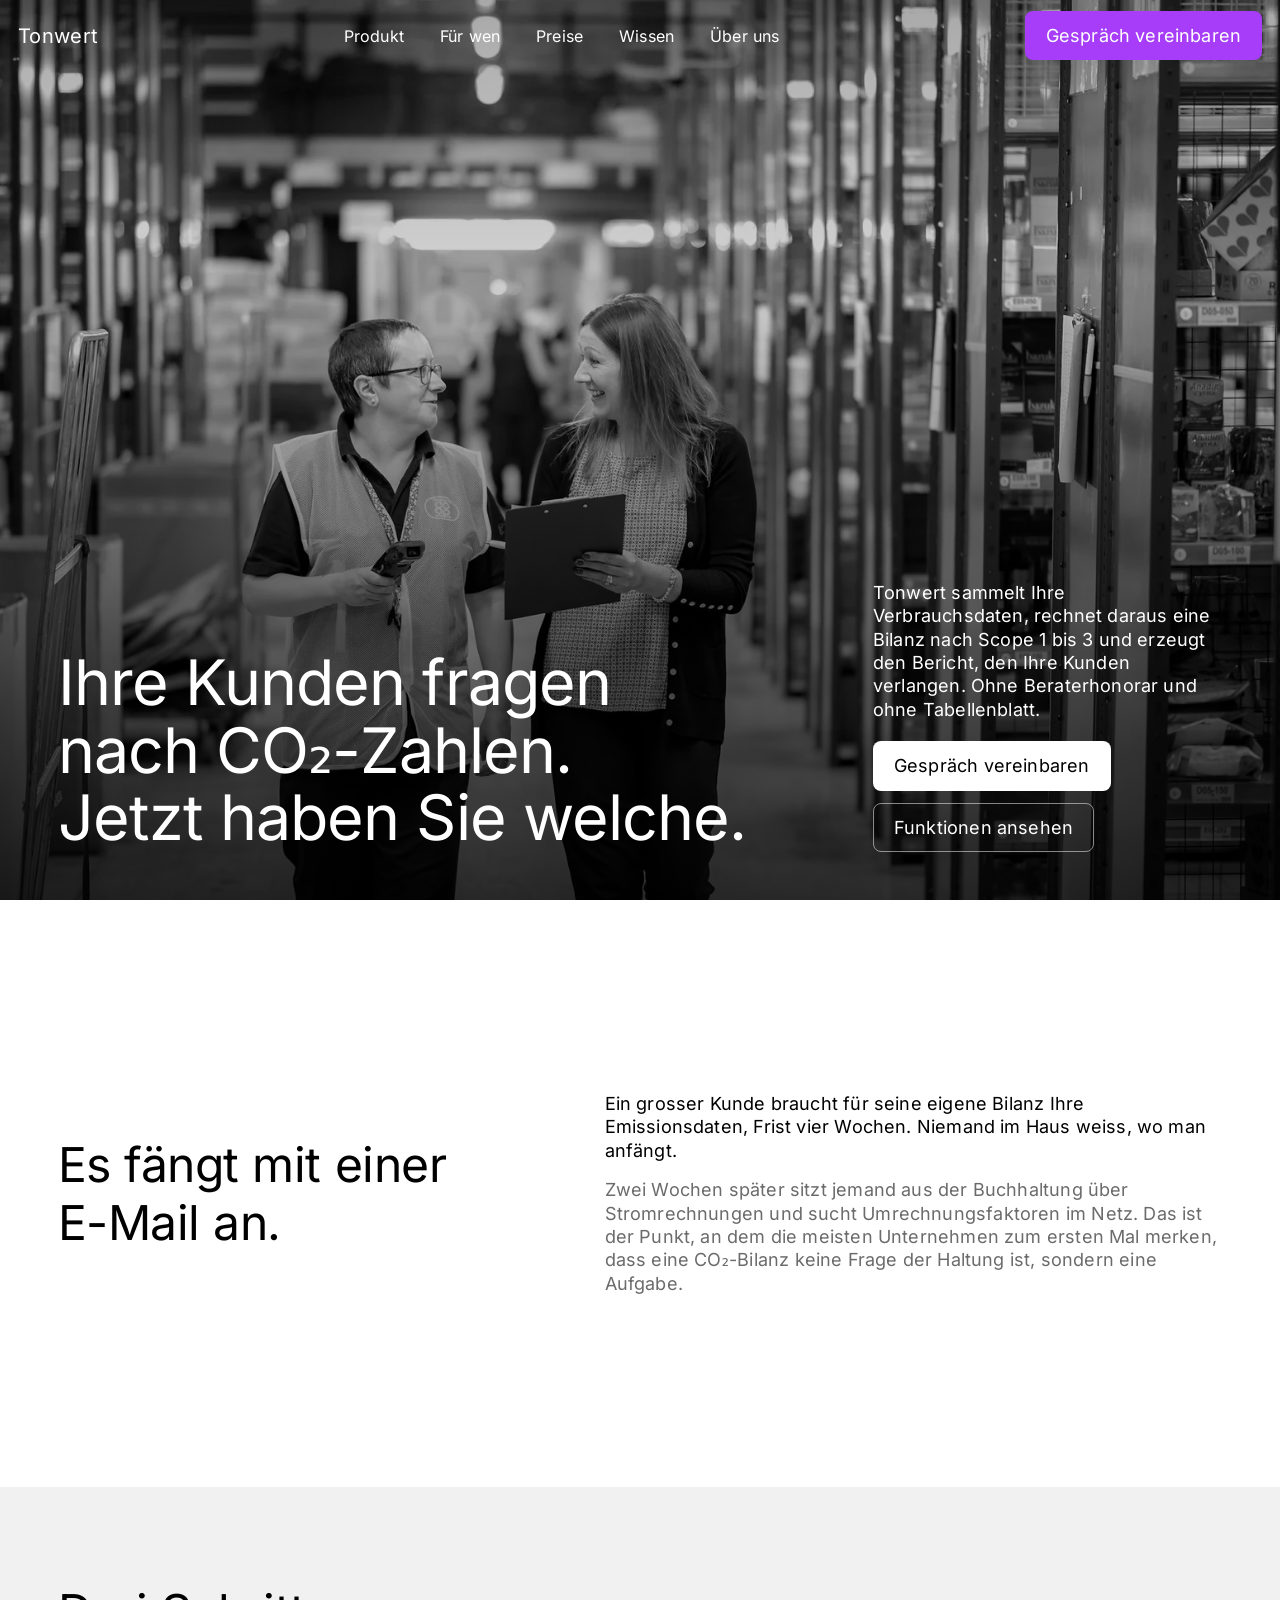
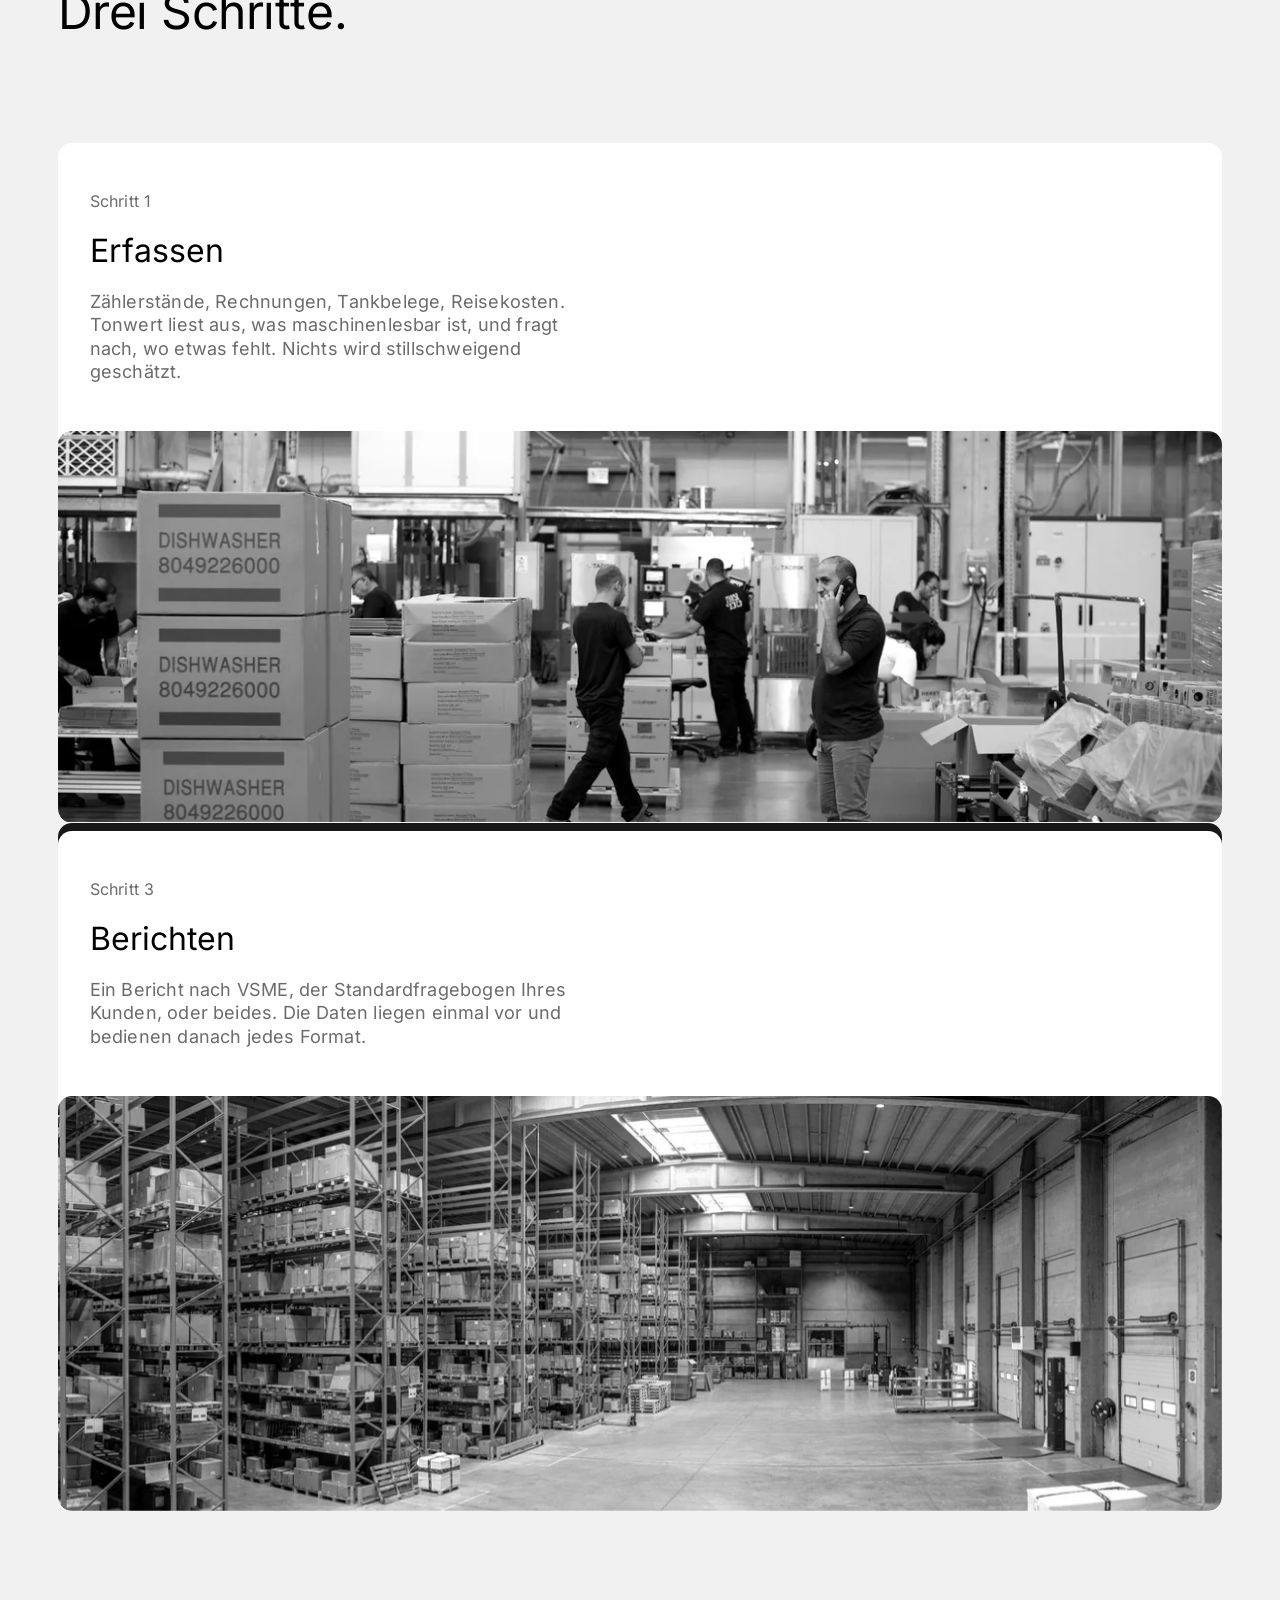
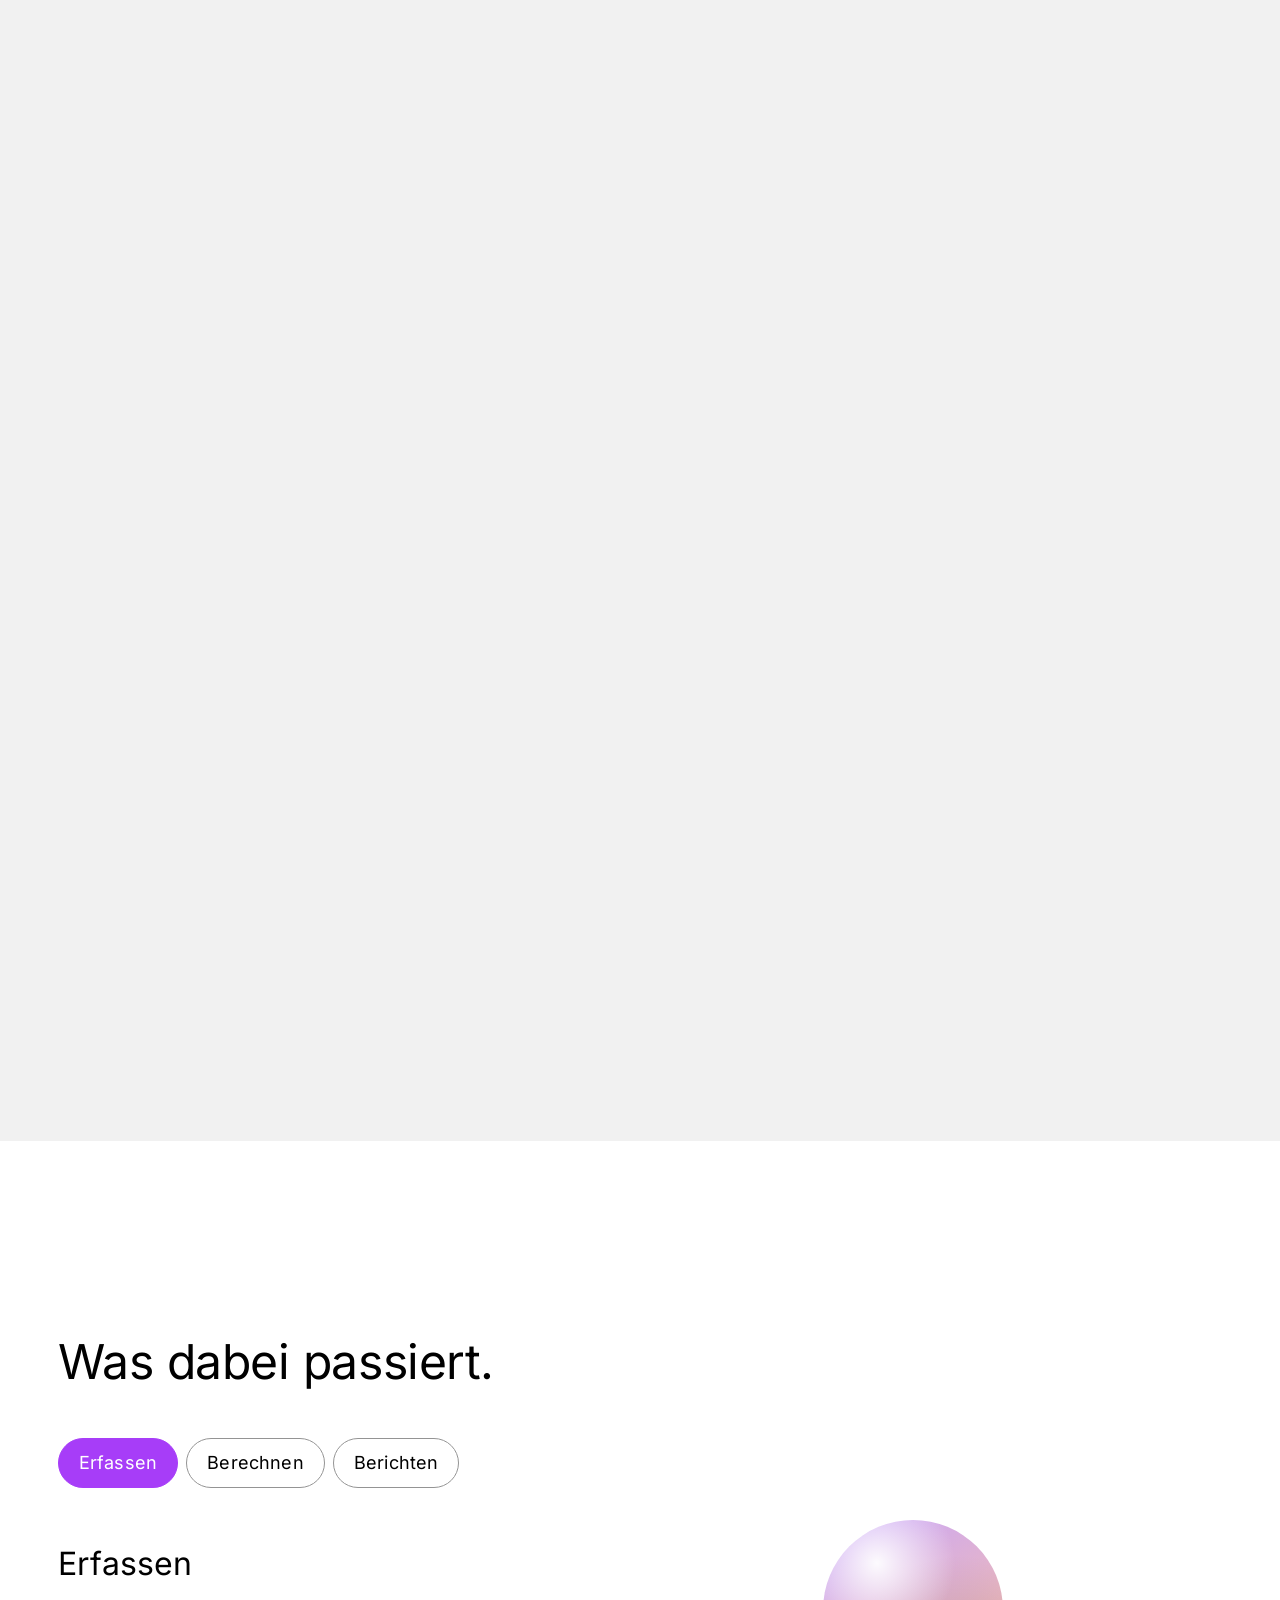
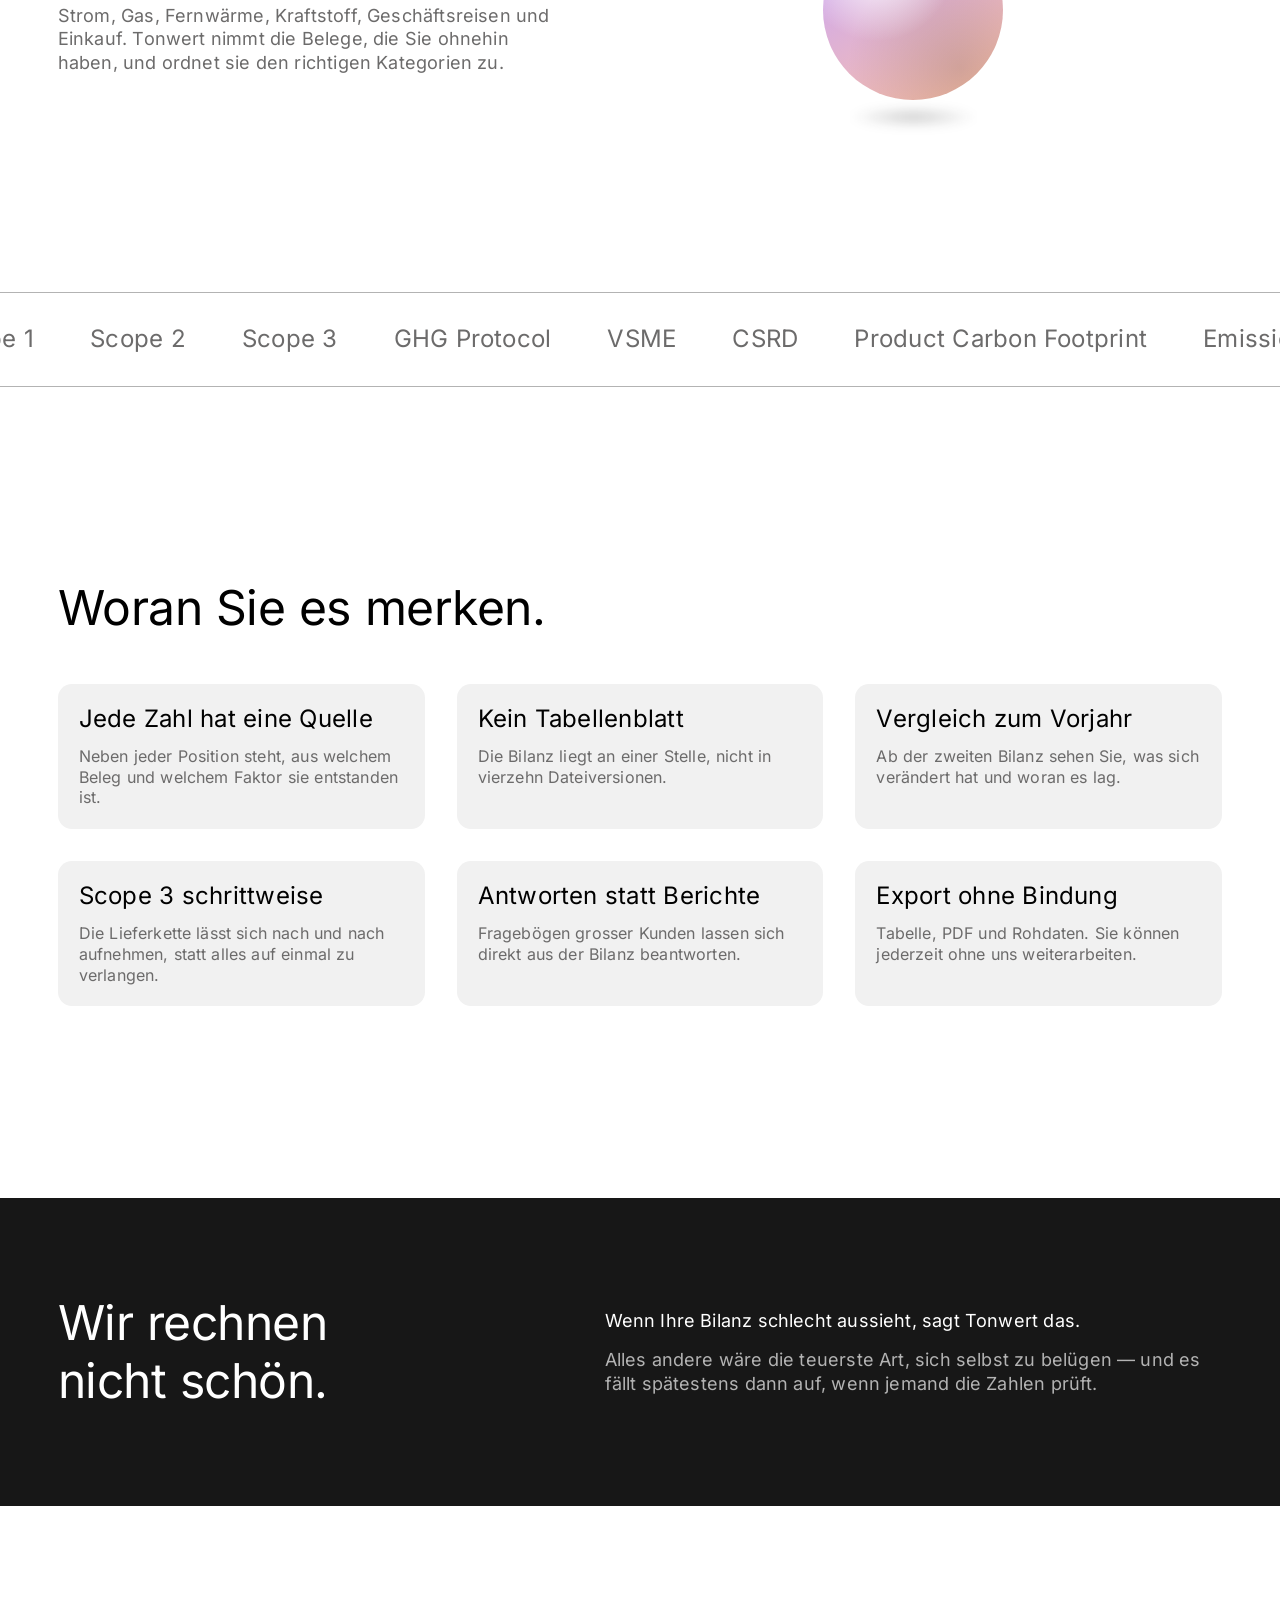
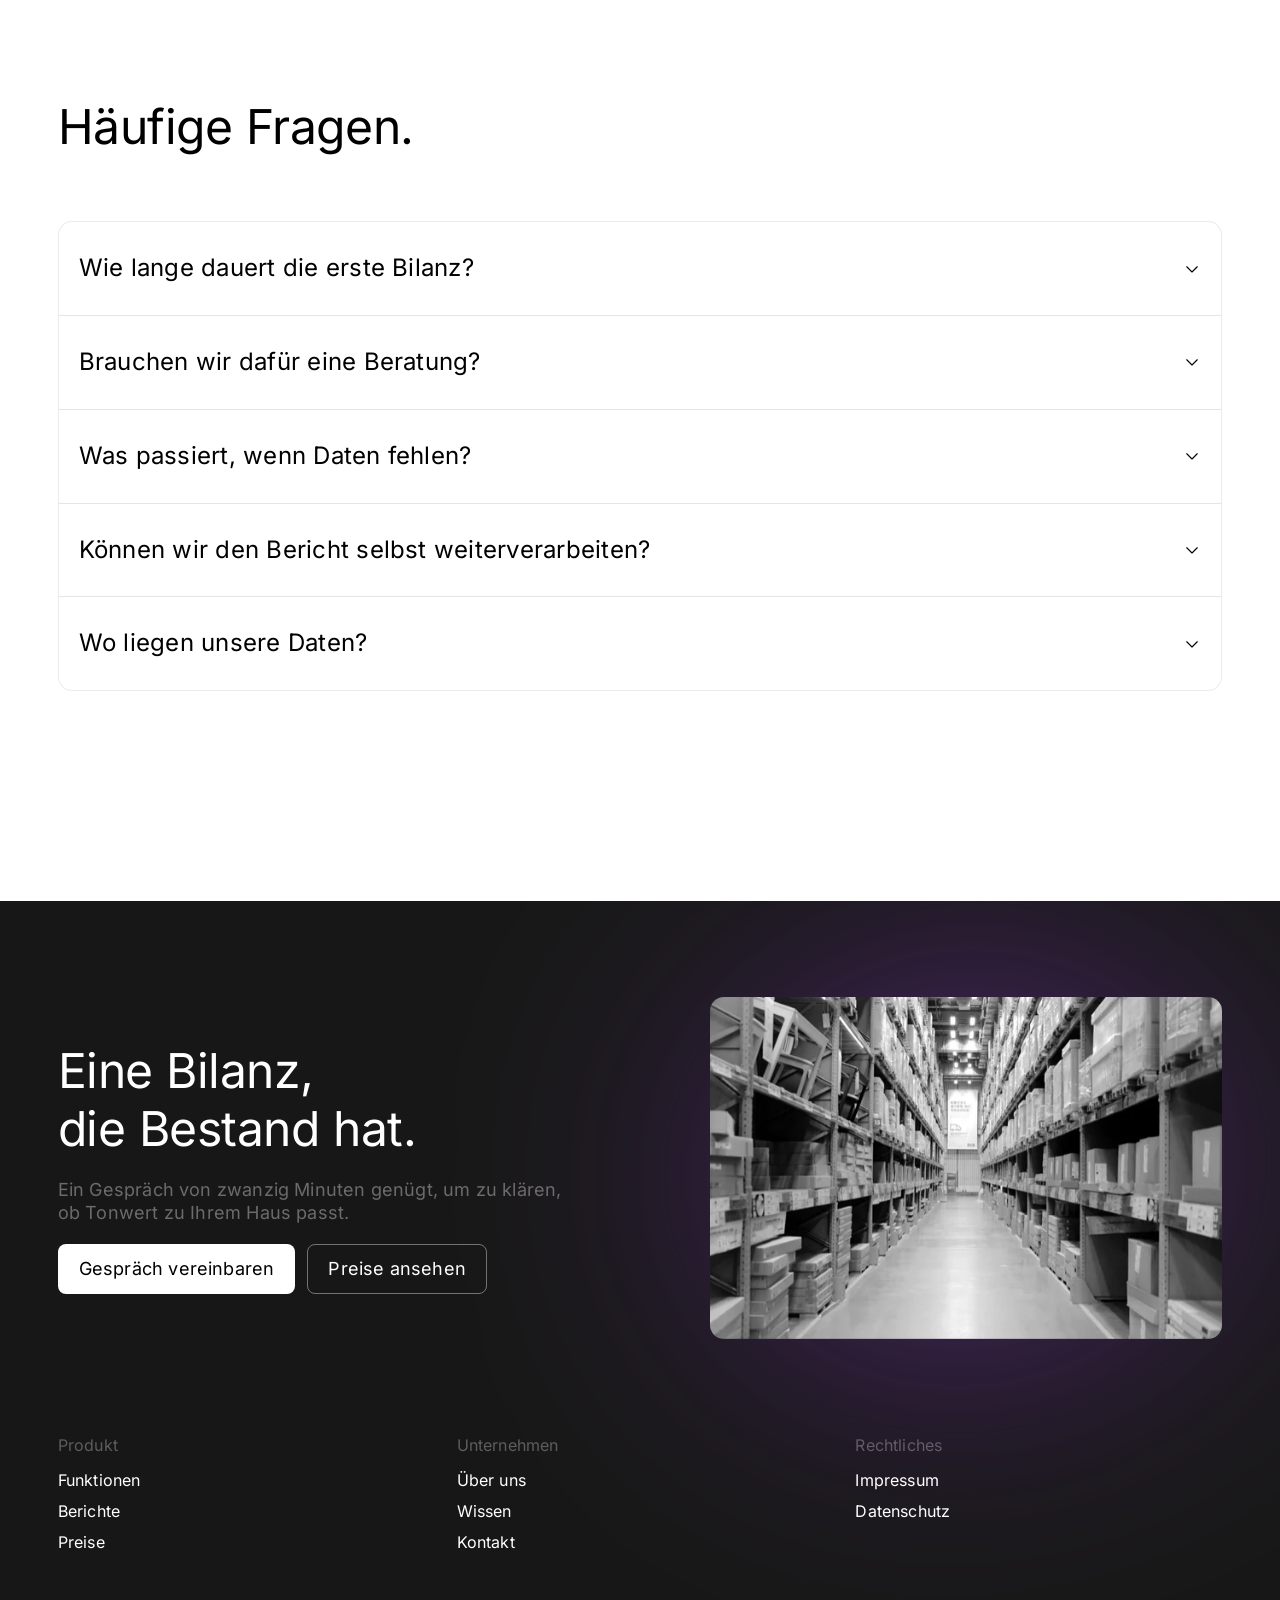
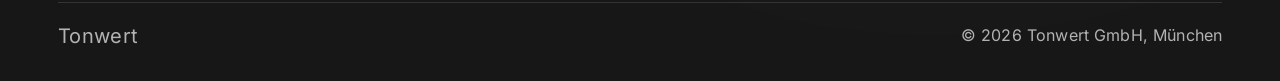
==== index.html @ 8631d470 "Tonwert: Referenzprojekt auf dem Krepling-Designsystem Elf Seiten, gebaut aus _werkzeug/seiten-bauen" ====
<!doctype html>
<html lang="de">
<head>
<meta charset="utf-8">
<meta name="viewport" content="width=device-width, initial-scale=1">
<meta name="robots" content="noindex, nofollow">
<title>Tonwert — CO₂-Bilanz und Nachhaltigkeitsberichte für den Mittelstand</title>
<meta name="description" content="Verbrauchsdaten erfassen, Emissionen nach Scope 1 bis 3 berechnen, den Bericht erzeugen, den Ihre Kunden verlangen.">
<link rel="preload" href="/fonts/inter.woff2" as="font" type="font/woff2" crossorigin>
<link rel="stylesheet" href="/stil.css">
<script>document.documentElement.className+=" js"</script>
</head>
<body>
<a class="sprungmarke t-caption" href="#inhalt">Zum Inhalt springen</a>
<header class="kopf kopf--oben kopf--dunkel">
  <div class="kopf__reihe">
    <a class="kopf__marke" href="/">Tonwert</a>
    <nav aria-label="Hauptnavigation">
      <ul class="kopf__liste">
        <li class="auswahlfeld">
          <span class="kopf__verweis t-caption">Produkt</span>
          <div class="auswahl"><ul class="auswahl__liste"><li><a class="auswahl__verweis t-caption" href="/funktionen/">Funktionen</a></li><li><a class="auswahl__verweis t-caption" href="/berichte/">Berichte</a></li></ul></div>
        </li>
        <li><a class="kopf__verweis t-caption" href="/fuer-wen/">Für wen</a></li><li><a class="kopf__verweis t-caption" href="/preise/">Preise</a></li><li><a class="kopf__verweis t-caption" href="/wissen/">Wissen</a></li><li><a class="kopf__verweis t-caption" href="/ueber-uns/">Über uns</a></li>
      </ul>
    </nav>
    <div class="kopf__rechts">
      <a class="knopf knopf--voll t-caption" href="/kontakt/">Gespräch vereinbaren</a>
      <button class="brenner" type="button" aria-expanded="false" aria-label="Menü">
        <span class="brenner__strich"></span><span class="brenner__strich"></span><span class="brenner__strich"></span>
      </button>
    </div>
  </div>
</header>
<div class="blende" data-auf="nein">
  <nav aria-label="Menü">
    <ul class="blende__liste">
      <li class="blende__punkt"><a class="t-subheading" href="/funktionen/">Funktionen</a></li><li class="blende__punkt"><a class="t-subheading" href="/berichte/">Berichte</a></li><li class="blende__punkt"><a class="t-subheading" href="/fuer-wen/">Für wen</a></li><li class="blende__punkt"><a class="t-subheading" href="/preise/">Preise</a></li><li class="blende__punkt"><a class="t-subheading" href="/wissen/">Wissen</a></li><li class="blende__punkt"><a class="t-subheading" href="/ueber-uns/">Über uns</a></li>
      <li class="blende__punkt"><a class="t-subheading" href="/kontakt/">Kontakt</a></li>
    </ul>
  </nav>
</div>
<main id="inhalt">
<section class="aufmacher">
  <div class="aufmacher__grund">
    <img class="aufmacher__bild" src="/bilder/aufmacher-2400.webp" srcset="/bilder/aufmacher-1200.webp 1200w, /bilder/aufmacher-1800.webp 1800w, /bilder/aufmacher-2400.webp 2400w" sizes="100vw" alt="Zwei Personen gehen durch einen Lagergang" loading="eager" decoding="async">
  </div>
  <div class="aufmacher__dunkel" aria-hidden="true"></div>
  <span class="aufmacher__schleier" aria-hidden="true"></span>
  <div class="huelle aufmacher__inhalt einzugsfeld">
    <div class="aufmacher__titel">
      <h1 class="aufmacher__h1 einzug einzug--titel">Ihre Kunden fragen<br>nach CO₂-Zahlen.<br>Jetzt haben Sie welche.</h1>
    </div>
    <div class="aufmacher__neben stapeln einzug">
      <p class="t-body">Tonwert sammelt Ihre Verbrauchsdaten, rechnet daraus eine Bilanz nach
        Scope 1 bis 3 und erzeugt den Bericht, den Ihre Kunden verlangen. Ohne Beraterhonorar
        und ohne Tabellenblatt.</p>
      <div class="knopfreihe">
        <a class="knopf knopf--hell t-caption" href="/kontakt/">Gespräch vereinbaren</a>
        <a class="knopf knopf--rand t-caption" style="color:var(--papier);border-color:rgba(255,255,255,.5)" href="/funktionen/">Funktionen ansehen</a>
      </div>
    </div>
  </div>
</section>

<section class="abschnitt abschnitt--gross einzugsfeld">
  <div class="huelle gitter gitter--seite">
    <h2 class="t-heading einzug einzug--titel">Es fängt mit einer<br>E-Mail an.</h2>
    <div class="fliess einzug einzug--ruhig">
      <p class="t-body">Ein grosser Kunde braucht für seine eigene Bilanz Ihre Emissionsdaten,
        Frist vier Wochen. Niemand im Haus weiss, wo man anfängt.</p>
      <p class="t-body gedaempft">Zwei Wochen später sitzt jemand aus der Buchhaltung über
        Stromrechnungen und sucht Umrechnungsfaktoren im Netz. Das ist der Punkt, an dem die
        meisten Unternehmen zum ersten Mal merken, dass eine CO₂-Bilanz keine Frage der
        Haltung ist, sondern eine Aufgabe.</p>
    </div>
  </div>
</section>

<section class="abschnitt--nebel">
  <div class="huelle" style="padding-top:var(--f96)">
    <div class="einzugsfeld"><h2 class="t-heading einzug einzug--titel">Drei Schritte.</h2></div>
  </div>
  <div class="stapel huelle">
    <div class="stapel__halter">
      <article class="stapel__karte">
        <div class="stapel__inhalt stapeln">
          <p class="t-caption gedaempft">Schritt 1</p>
          <h3 class="t-heading-sm">Erfassen</h3>
          <p class="t-body stapel__text spalte-schmal">Zählerstände, Rechnungen, Tankbelege, Reisekosten. Tonwert liest aus, was maschinenlesbar ist, und fragt nach, wo etwas fehlt. Nichts wird stillschweigend geschätzt.</p>
        </div>
        <div class="bildrahmen stapel__bild"><img src="/bilder/erfassen-1800.webp" srcset="/bilder/erfassen-600.webp 600w, /bilder/erfassen-1200.webp 1200w, /bilder/erfassen-1800.webp 1800w" sizes="(min-width:1000px) 90vw, 100vw" alt="Mann an einem Arbeitsplatz mit Unterlagen" loading="lazy" decoding="async"></div>
      </article>      <article class="stapel__karte">
        <div class="stapel__inhalt stapeln">
          <p class="t-caption gedaempft">Schritt 2</p>
          <h3 class="t-heading-sm">Berechnen</h3>
          <p class="t-body stapel__text spalte-schmal">Jede Position bekommt einen Faktor aus einer hinterlegten Datenbank. Sie sehen für jede Zahl, woher sie kommt — Quelle, Jahr und Einheit stehen daneben.</p>
        </div>
        <div class="bildrahmen stapel__bild"><img src="/bilder/buero-1-1800.webp" srcset="/bilder/buero-1-600.webp 600w, /bilder/buero-1-1200.webp 1200w, /bilder/buero-1-1800.webp 1800w" sizes="(min-width:1000px) 90vw, 100vw" alt="Schreibtisch mit Unterlagen und Rechner" loading="lazy" decoding="async"></div>
      </article>      <article class="stapel__karte">
        <div class="stapel__inhalt stapeln">
          <p class="t-caption gedaempft">Schritt 3</p>
          <h3 class="t-heading-sm">Berichten</h3>
          <p class="t-body stapel__text spalte-schmal">Ein Bericht nach VSME, der Standardfragebogen Ihres Kunden, oder beides. Die Daten liegen einmal vor und bedienen danach jedes Format.</p>
        </div>
        <div class="bildrahmen stapel__bild"><img src="/bilder/regale-1800.webp" srcset="/bilder/regale-600.webp 600w, /bilder/regale-1200.webp 1200w, /bilder/regale-1800.webp 1800w" sizes="(min-width:1000px) 90vw, 100vw" alt="Hohe Regalreihen in einem Lager" loading="lazy" decoding="async"></div>
      </article>
    </div>
  </div>
</section>

<section class="abschnitt abschnitt--gross einzugsfeld">
  <div class="huelle stapeln stapeln--weit">
    <h2 class="t-heading einzug einzug--titel">Was dabei passiert.</h2>
    <div>
      <div class="reiterleiste" role="tablist" aria-label="Die drei Schritte"><button class="reiter t-caption" type="button" role="tab" id="r-erfassen" aria-controls="f-erfassen" aria-selected="true">Erfassen</button><button class="reiter t-caption" type="button" role="tab" id="r-berechnen" aria-controls="f-berechnen" aria-selected="false">Berechnen</button><button class="reiter t-caption" type="button" role="tab" id="r-berichten" aria-controls="f-berichten" aria-selected="false">Berichten</button></div>
      <div class="reiterfeld gitter gitter--seite" id="f-erfassen" role="tabpanel"
         aria-labelledby="r-erfassen">
      <div class="stapeln"><h3 class="t-heading-sm">Erfassen</h3>
        <p class="t-body gedaempft spalte-schmal">Strom, Gas, Fernwärme, Kraftstoff, Geschäftsreisen und Einkauf. Tonwert nimmt die Belege, die Sie ohnehin haben, und ordnet sie den richtigen Kategorien zu.</p></div>
      <div style="display:flex;justify-content:center"><div class="obj obj--kugel p-lavendel einzug einzug--marke" style="--gr:180px;--verzug:0s;--dauer:11s" aria-hidden="true"></div></div>
    </div><div class="reiterfeld gitter gitter--seite" id="f-berechnen" role="tabpanel"
         aria-labelledby="r-berechnen" hidden>
      <div class="stapeln"><h3 class="t-heading-sm">Berechnen</h3>
        <p class="t-body gedaempft spalte-schmal">Die Einteilung folgt dem GHG Protocol: Scope 1 für eigene Verbrennung, Scope 2 für eingekaufte Energie, Scope 3 für alles in der Lieferkette davor und danach.</p></div>
      <div style="display:flex;justify-content:center"><div class="obj obj--wuerfel p-himmel einzug einzug--marke" style="--gr:180px;--verzug:0s;--dauer:11s" aria-hidden="true"><span class="k k1"></span><span class="k k2"></span><span class="k k3"></span></div></div>
    </div><div class="reiterfeld gitter gitter--seite" id="f-berichten" role="tabpanel"
         aria-labelledby="r-berichten" hidden>
      <div class="stapeln"><h3 class="t-heading-sm">Berichten</h3>
        <p class="t-body gedaempft spalte-schmal">Aus derselben Datenlage entsteht ein VSME-Bericht, eine Antwort auf den Fragebogen Ihres Kunden oder eine Vorlage für Ihre Bank.</p></div>
      <div style="display:flex;justify-content:center"><div class="obj obj--ring p-blau einzug einzug--marke" style="--gr:180px;--verzug:0s;--dauer:11s" aria-hidden="true"></div></div>
    </div>
    </div>
  </div>
</section>

<div class="band" data-tempo="34">
  <div class="band__reihe"><span class="band__stueck t-subheading">Scope 1</span><span class="band__stueck t-subheading">Scope 2</span><span class="band__stueck t-subheading">Scope 3</span><span class="band__stueck t-subheading">GHG Protocol</span><span class="band__stueck t-subheading">VSME</span><span class="band__stueck t-subheading">CSRD</span><span class="band__stueck t-subheading">Product Carbon Footprint</span><span class="band__stueck t-subheading">Emissionsfaktor</span><span class="band__stueck t-subheading">Bilanzgrenze</span><span class="band__stueck t-subheading">Basisjahr</span></div>
</div>

<section class="abschnitt abschnitt--gross einzugsfeld">
  <div class="huelle stapeln stapeln--weit">
    <h2 class="t-heading einzug einzug--titel">Woran Sie es merken.</h2>
    <ul class="gitter gitter--3" style="list-style:none;margin:0;padding:0"><li class="karte karte--nebel einzug einzug--reihe s1"><h3 class="t-subheading">Jede Zahl hat eine Quelle</h3><p class="t-caption gedaempft">Neben jeder Position steht, aus welchem Beleg und welchem Faktor sie entstanden ist.</p></li><li class="karte karte--nebel einzug einzug--reihe s2"><h3 class="t-subheading">Kein Tabellenblatt</h3><p class="t-caption gedaempft">Die Bilanz liegt an einer Stelle, nicht in vierzehn Dateiversionen.</p></li><li class="karte karte--nebel einzug einzug--reihe s3"><h3 class="t-subheading">Vergleich zum Vorjahr</h3><p class="t-caption gedaempft">Ab der zweiten Bilanz sehen Sie, was sich verändert hat und woran es lag.</p></li><li class="karte karte--nebel einzug einzug--reihe s4"><h3 class="t-subheading">Scope 3 schrittweise</h3><p class="t-caption gedaempft">Die Lieferkette lässt sich nach und nach aufnehmen, statt alles auf einmal zu verlangen.</p></li><li class="karte karte--nebel einzug einzug--reihe s5"><h3 class="t-subheading">Antworten statt Berichte</h3><p class="t-caption gedaempft">Fragebögen grosser Kunden lassen sich direkt aus der Bilanz beantworten.</p></li><li class="karte karte--nebel einzug einzug--reihe s6"><h3 class="t-subheading">Export ohne Bindung</h3><p class="t-caption gedaempft">Tabelle, PDF und Rohdaten. Sie können jederzeit ohne uns weiterarbeiten.</p></li></ul>
  </div>
</section>

<section class="abschnitt abschnitt--kohle einzugsfeld">
  <div class="huelle gitter gitter--seite">
    <h2 class="t-heading einzug einzug--titel">Wir rechnen<br>nicht schön.</h2>
    <div class="fliess einzug einzug--ruhig">
      <p class="t-body">Wenn Ihre Bilanz schlecht aussieht, sagt Tonwert das.</p>
      <p class="t-body gedaempft">Alles andere wäre die teuerste Art, sich selbst zu belügen —
        und es fällt spätestens dann auf, wenn jemand die Zahlen prüft.</p>
    </div>
  </div>
</section>

<section class="abschnitt abschnitt--gross einzugsfeld">
  <div class="huelle stapeln stapeln--weit">
    <h2 class="t-heading einzug einzug--titel">Häufige Fragen.</h2>
    <ul class="karte" style="list-style:none;padding:0;gap:0">
<li class="klappe"><button class="klappe__kopf" type="button"><h3 class="t-subheading">Wie lange dauert die erste Bilanz?</h3><svg class="klappe__pfeil" viewBox="0 0 24 24" fill="none" aria-hidden="true"><path d="M5 9l7 7 7-7" stroke="currentColor" stroke-width="1.5" stroke-linecap="round" stroke-linejoin="round"/></svg></button><div class="klappe__koerper"><div class="klappe__innen fliess"><p class="gedaempft">Das hängt daran, wie gut Ihre Verbrauchsdaten greifbar sind. Liegen Strom- und Gasabrechnungen digital vor und ist der Fuhrpark erfasst, sind zwei bis drei Wochen realistisch. Der längste Teil ist nie die Rechnung, sondern das Zusammentragen.</p></div></div></li><li class="klappe"><button class="klappe__kopf" type="button"><h3 class="t-subheading">Brauchen wir dafür eine Beratung?</h3><svg class="klappe__pfeil" viewBox="0 0 24 24" fill="none" aria-hidden="true"><path d="M5 9l7 7 7-7" stroke="currentColor" stroke-width="1.5" stroke-linecap="round" stroke-linejoin="round"/></svg></button><div class="klappe__koerper"><div class="klappe__innen fliess"><p class="gedaempft">Nein. Tonwert ist so gebaut, dass eine Person aus der Buchhaltung oder dem Facility Management damit arbeiten kann. Wenn Sie an einer Stelle nicht weiterkommen, gehen wir sie mit Ihnen durch.</p></div></div></li><li class="klappe"><button class="klappe__kopf" type="button"><h3 class="t-subheading">Was passiert, wenn Daten fehlen?</h3><svg class="klappe__pfeil" viewBox="0 0 24 24" fill="none" aria-hidden="true"><path d="M5 9l7 7 7-7" stroke="currentColor" stroke-width="1.5" stroke-linecap="round" stroke-linejoin="round"/></svg></button><div class="klappe__koerper"><div class="klappe__innen fliess"><p class="gedaempft">Dann steht das in der Bilanz. Tonwert kennzeichnet jede Position, die geschätzt ist, und nennt die Grundlage der Schätzung. Eine Lücke, die als Lücke erkennbar ist, hält jede Prüfung besser aus als eine Zahl, die niemand belegen kann.</p></div></div></li><li class="klappe"><button class="klappe__kopf" type="button"><h3 class="t-subheading">Können wir den Bericht selbst weiterverarbeiten?</h3><svg class="klappe__pfeil" viewBox="0 0 24 24" fill="none" aria-hidden="true"><path d="M5 9l7 7 7-7" stroke="currentColor" stroke-width="1.5" stroke-linecap="round" stroke-linejoin="round"/></svg></button><div class="klappe__koerper"><div class="klappe__innen fliess"><p class="gedaempft">Ja. Jede Bilanz lässt sich als Tabelle und als PDF ausgeben, dazu die Rohdaten mit allen verwendeten Faktoren. Sie bleiben unabhängig von uns.</p></div></div></li><li class="klappe"><button class="klappe__kopf" type="button"><h3 class="t-subheading">Wo liegen unsere Daten?</h3><svg class="klappe__pfeil" viewBox="0 0 24 24" fill="none" aria-hidden="true"><path d="M5 9l7 7 7-7" stroke="currentColor" stroke-width="1.5" stroke-linecap="round" stroke-linejoin="round"/></svg></button><div class="klappe__koerper"><div class="klappe__innen fliess"><p class="gedaempft">In Rechenzentren in Deutschland. Verträge zur Auftragsverarbeitung nach Artikel 28 DSGVO schliessen wir vor der ersten Datenübergabe.</p></div></div></li>
    </ul>
  </div>
</section>
</main>
<footer class="fuss">
  <div class="huelle">
    <div class="fuss__oben einzugsfeld">
      <div class="fuss__ruf stapeln">
        <h2 class="t-heading einzug einzug--titel">Eine Bilanz,<br>die Bestand hat.</h2>
        <p class="t-body gedaempft einzug spalte-schmal">Ein Gespräch von zwanzig Minuten
          genügt, um zu klären, ob Tonwert zu Ihrem Haus passt.</p>
        <div class="knopfreihe einzug">
          <a class="knopf knopf--hell t-caption" href="/kontakt/">Gespräch vereinbaren</a>
          <a class="knopf knopf--rand t-caption" style="color:var(--papier);border-color:rgba(255,255,255,.4)" href="/preise/">Preise ansehen</a>
        </div>
      </div>
      <div class="fuss__bildfeld scheinfeld einzug einzug--seitlich">
        <span class="schein" aria-hidden="true"></span>
        <div class="bildrahmen "><img src="/bilder/fuss-1800.webp" srcset="/bilder/fuss-600.webp 600w, /bilder/fuss-1200.webp 1200w, /bilder/fuss-1800.webp 1800w" sizes="(min-width:1000px) 44vw, 100vw" alt="Regalreihen in einem Lager" loading="lazy" decoding="async"></div>
      </div>
    </div>
    <div class="fuss__spalten"><div><p class="fuss__titel t-caption">Produkt</p><ul class="fuss__liste"><li><a class="fuss__verweis t-caption" href="/funktionen/">Funktionen</a></li><li><a class="fuss__verweis t-caption" href="/berichte/">Berichte</a></li><li><a class="fuss__verweis t-caption" href="/preise/">Preise</a></li></ul></div><div><p class="fuss__titel t-caption">Unternehmen</p><ul class="fuss__liste"><li><a class="fuss__verweis t-caption" href="/ueber-uns/">Über uns</a></li><li><a class="fuss__verweis t-caption" href="/wissen/">Wissen</a></li><li><a class="fuss__verweis t-caption" href="/kontakt/">Kontakt</a></li></ul></div><div><p class="fuss__titel t-caption">Rechtliches</p><ul class="fuss__liste"><li><a class="fuss__verweis t-caption" href="/impressum/">Impressum</a></li><li><a class="fuss__verweis t-caption" href="/datenschutz/">Datenschutz</a></li></ul></div></div>
    <div class="fuss__unten t-caption">
      <a class="fuss__marke kopf__marke" href="/">Tonwert</a>
      <p>© 2026 Tonwert GmbH, München</p>
    </div>
  </div>
</footer>
<script src="/bewegung.js" defer></script>
</body>
</html>
---- stil.css ----
/* ============================================================================
   Tonwert — Stylesheet
   Grundlage: DESIGNSYSTEM.md (Krepling), vollstaendig uebernommen.
   Zwei gemessene Abweichungen, begruendet in DESIGN.md Abschnitt 6:
     1. Violett #b154f9 -> #a73df8  (sonst 3,81:1 statt 4,5)
     2. zusaetzlicher Randton #949494 fuer Grenzen von Bedienelementen
   Pruefbar mit:  python3 _werkzeug/kontrast.py
   ========================================================================== */

:root{
  /* --- Farben --- */
  --violett:  #a73df8;
  --tinte:    #000000;
  --papier:   #ffffff;
  --nebel:    #f1f1f1;
  --kohle:    #171717;
  --stahl:    #6c6b6b;
  --dunst:    #b3b3b3;   /* nur optische Trennlinien */
  --rand:     #949494;   /* Grenzen von Bedienelementen, 3,03:1 */

  /* --- Abstaende, Grundeinheit 4px --- */
  --s4:4px; --s8:8px; --s12:12px; --s16:16px; --s20:20px;
  --s32:32px; --s48:48px; --s96:96px; --s128:128px; --s192:192px; --s240:240px;

  /* --- Mass --- */
  --mass:1200px;
  --abschnitt:80px;
  --kartenpolster:20px;
  --elementabstand:8px;

  /* --- Radien --- */
  --r-klein:8px;
  --r-gross:14px;
  --r-aufmacher:30px;

  /* --- Schrift --- */
  --satz:"Inter",ui-sans-serif,system-ui,-apple-system,BlinkMacSystemFont,"Segoe UI",Roboto,sans-serif;

  /* --- Bewegung. An krepling.com gemessen, siehe DESIGN.md Abschnitt 5. --- */
  --kurve-zustand:cubic-bezier(.25,.46,.45,.94);  /* easeOutQuad */
  --kurve-einzug:cubic-bezier(.19,1,.22,1);       /* easeOutExpo */
  --d-zustand:300ms;
  --d-einzug:1600ms;        /* Bewegung */
  --d-einzug-op:600ms;      /* Opazitaet — bewusst rund 1s kuerzer als die Bewegung */
  --d-bild:1600ms;
  --stufe:50ms;             /* Staffelung je Element */

  /* --- Illustrationsfarben. NUR fuer die 3D-Objekte, nie fuer Oberflaeche. --- */
  --koralle:  #ff8a73;
  --pfirsich: #ffc3a0;
  --lavendel: #c4a3ff;
  --flieder:  #b57cf8;
  --minze:    #8fe3c4;
  --himmel:   #8ec9ff;
  --blau:     #6aa9ff;
  --butter:   #ffd978;
  --rosa:     #ffa8d4;
}

@font-face{
  font-family:"Inter";
  src:url("fonts/inter.woff2") format("woff2-variations");
  font-weight:400; font-style:normal; font-display:swap;
}

*,*::before,*::after{box-sizing:border-box}
html{-webkit-text-size-adjust:100%; overflow-x:clip}
/* clip, NICHT hidden: hidden macht die Wurzel zum Scrollbehaelter und
   nimmt position:sticky die Wirkung — daran haengt der Kartenstapel.
   Gebraucht wird es, weil das geschlossene Handymenue eine Fensterbreite
   neben der Seite steht (gemessen 750px bei 375px Fenster). */
body{
  margin:0; background:var(--papier); color:var(--tinte);
  font-family:var(--satz); font-weight:400;
  font-size:18px; line-height:1.3; letter-spacing:.01em;
  -webkit-font-smoothing:antialiased;
}
img{max-width:100%;height:auto;display:block}
a{color:inherit}
p{margin:0}
h1,h2,h3,h4{margin:0;font-weight:400}

/* ===========================================================================
   TYPOGRAFIE — ein einziger Schnitt, Hierarchie ueber Groesse und Laufweite
   ========================================================================= */
.t-caption   {font-size:16px;line-height:1.3;letter-spacing:.01em}
.t-body      {font-size:18px;line-height:1.3;letter-spacing:.01em}
.t-subheading{font-size:24px;line-height:1.2;letter-spacing:.01em}
.t-heading-sm{font-size:clamp(26px,3.4vw,32px);line-height:1.2;letter-spacing:0}
.t-heading   {font-size:clamp(32px,5vw,48px);line-height:1.2;letter-spacing:-.01em}
.t-heading-lg{font-size:clamp(38px,6.4vw,64px);line-height:1.1;letter-spacing:-.01em}
.t-display   {font-size:clamp(44px,8vw,80px);line-height:1.1;letter-spacing:-.01em}
.gedaempft   {color:var(--stahl)}

/* ===========================================================================
   DIE 3D-OBJEKTE
   Aus CSS und SVG, nicht gerendert. Jedes Objekt traegt zwei Farbstopps als
   Variablen, damit es sich spaeter gegen ein Rendering austauschen laesst,
   ohne dass die Seiten angefasst werden muessen.

   Die weichen Schatten unter den Objekten sind Illustration, keine Oberflaeche —
   die Regel "keine Schlagschatten" aus dem System bleibt davon unberuehrt.
   ========================================================================= */
.obj{
  position:relative;
  width:var(--gr,120px); height:var(--gr,120px);
  --f1:var(--lavendel); --f2:var(--flieder);
  animation:schweben var(--dauer,11s) ease-in-out infinite;
  animation-delay:var(--verzug,0s);
}
.obj::after{                       /* weicher Schatten auf dem Boden */
  content:""; position:absolute; left:50%; bottom:-16%;
  width:74%; height:13%; transform:translateX(-50%);
  border-radius:50%;
  background:radial-gradient(ellipse at center, rgba(23,23,23,.20), transparent 68%);
  filter:blur(5px);
}
@keyframes schweben{ 50%{ transform:translateY(-9px) } }

/* --- Kugel -------------------------------------------------------------- */
.obj--kugel{
  border-radius:50%;
  background:
    radial-gradient(circle at 30% 24%, rgba(255,255,255,.95), rgba(255,255,255,0) 42%),
    radial-gradient(circle at 76% 82%, rgba(0,0,0,.14), transparent 56%),
    linear-gradient(148deg, var(--f1), var(--f2));
}

/* --- Wuerfel, isometrisch und weich ------------------------------------- */
.obj--wuerfel{ transform-style:preserve-3d; perspective:none }
.obj--wuerfel .k{
  position:absolute; inset:0; border-radius:22%;
  transform-style:preserve-3d;
  transform:rotateX(-26deg) rotateY(-38deg);
  animation:drehen var(--dreh,22s) linear infinite;
}
.obj--wuerfel .k > i{
  position:absolute; inset:0; border-radius:22%;
  box-shadow:inset 0 0 0 1px rgba(255,255,255,.22);
}
.obj--wuerfel .vorn  {background:linear-gradient(150deg,var(--f1),var(--f2));
                      transform:translateZ(calc(var(--gr,120px)/2))}
.obj--wuerfel .oben  {background:linear-gradient(170deg,#fff,var(--f1));
                      transform:rotateX(90deg) translateZ(calc(var(--gr,120px)/2))}
.obj--wuerfel .seite {background:linear-gradient(120deg,var(--f2),rgba(0,0,0,.28));
                      transform:rotateY(90deg) translateZ(calc(var(--gr,120px)/2))}
@keyframes drehen{ to{ transform:rotateX(-26deg) rotateY(322deg) } }

/* --- Kapsel ------------------------------------------------------------- */
.obj--kapsel{
  height:calc(var(--gr,120px)*.52);
  border-radius:999px;
  background:
    linear-gradient(180deg, rgba(255,255,255,.72), rgba(255,255,255,0) 44%),
    linear-gradient(118deg, var(--f1), var(--f2));
}
.obj--kapsel::before{             /* Glanzkante */
  content:""; position:absolute; left:9%; right:34%; top:14%; height:22%;
  border-radius:999px; background:rgba(255,255,255,.52); filter:blur(3px);
}

/* --- Ring --------------------------------------------------------------- */
.obj--ring{
  border-radius:50%;
  background:conic-gradient(from 205deg, var(--f1), var(--f2), var(--f1));
  -webkit-mask:radial-gradient(circle, transparent 44%, #000 45%);
          mask:radial-gradient(circle, transparent 44%, #000 45%);
}
.obj--ring::after{ width:58%; bottom:-10% }

/* --- Farbpaare laut System ---------------------------------------------- */
.p-koralle  { --f1:var(--koralle);  --f2:var(--lavendel) }
.p-himmel   { --f1:var(--himmel);   --f2:var(--minze) }
.p-lavendel { --f1:var(--lavendel); --f2:var(--pfirsich) }
.p-blau     { --f1:var(--blau);     --f2:var(--flieder) }
.p-butter   { --f1:var(--butter);   --f2:var(--koralle) }
.p-rosa     { --f1:var(--rosa);     --f2:var(--lavendel) }

@media(prefers-reduced-motion:reduce){
  .obj,.obj--wuerfel .k{ animation:none }
}


/* ===========================================================================
   BEWEGUNG — vollstaendig an krepling.com gemessen
   -------------------------------------------------------------------------
   Gemessen wurde die gesamte Bewegungsgrammatik: 32 Uebergaenge, drei
   benutzte Kurven, NULL Keyframe-Animationen. Jeder Wert hier ist ein
   gemessener Wert, kein geschaetzter. Nachweis in DESIGN.md Abschnitt 5.

   Die Umsetzung ist eigener Code auf eigenem Markup — uebernommen sind die
   Werte: Dauern, Kurven, Winkel, und welche Eigenschaft wann laeuft.

   DREI Regeln tragen den ganzen Charakter:
     1. Opazitaet laeuft IMMER kuerzer als die Bewegung, und IMMER mit der
        voreingestellten Kurve `ease`, nicht mit der Einzugskurve. Das
        Element ist also laengst sichtbar, waehrend es noch gleitet.
     2. Jedes Einziehen startet eine ganze Elementhoehe tiefer (100%),
        gekippt und in der Hoehe gestreckt — und loest sich zu `scale(1)`.
     3. Zustandswechsel sind ausnahmslos 300 ms.
   ========================================================================= */

:root{
  /* --- Die drei benutzten Kurven. Die Vorlage definiert 26, benutzt 3. --- */
  --k-zustand:cubic-bezier(.25,.46,.45,.94);  /* quadOut — jeder Zustandswechsel */
  --k-einzug: cubic-bezier(.19,1,.22,1);      /* expoOut — jedes Einziehen      */
  --k-hinein: cubic-bezier(.55,.085,.68,.53); /* quadIn  — nur von aussen herein */

  /* --- Dauern, je Bauteil gemessen --- */
  --d-zustand:300ms;                        /* alles Interaktive               */
  --d-pfeil:500ms;                          /* Pfeil der Klappliste            */
  --d-einzug:1800ms;  --d-einzug-op:1000ms; /* Hauptmotiv                      */
  --d-titel:1600ms;   --d-titel-op:600ms;   /* Titel, mit 100 ms Vorlauf       */
  --d-titelvor:100ms;
  --d-marke:1250ms;   --d-marke-op:250ms;   /* Objekte und Symbole             */
  --d-bild:1600ms;                          /* Bilder, 0,8 -> 1                */
  --d-reihe:2000ms;   --d-reihe-op:1000ms;  /* gestaffelte Listen              */
  --d-seitlich:1000ms;                      /* seitliches Einziehen            */
  --d-schein:800ms;   --d-scheinvor:300ms;  /* Farbschein hinter Bildern       */
  --d-thema:1000ms;                         /* Umblenden hell/dunkel           */
  --d-band:600ms;
  --stufe:50ms;                             /* Staffelung, gemessen bis 0,7 s  */

  /* --- Fliessendes Mass: max(Handywert, Wert bei 1440px) ------------------
     Die Vorlage bemisst alles so. 2,2222vw sind bei 1440px genau 32px. */
  --f8:max(.5rem,.5555555556vw);
  --f16:max(1rem,1.1111111111vw);
  --f20:max(1.25rem,1.3888888889vw);
  --f32:max(2rem,2.2222222222vw);
  --f48:max(3rem,3.3333333333vw);
  --f96:max(6rem,6.6666666667vw);
  --f128:max(8rem,8.8888888889vw);
  --f192:max(12rem,13.3333333333vw);
  --f240:max(15rem,16.6666666667vw);
  --r-gross-f:max(.875rem,.9722222222vw);
  --kopfhoehe:max(3.5rem,5.5555555556vw);
  --einzug:max(.625rem,1.3888888889vw);
}

/* ---------------------------------------------------------------------------
   1. ZUSTANDSWECHSEL — ausnahmslos 300 ms, quadOut
   ------------------------------------------------------------------------ */
a,button,.knopf,.reiter{
  transition:
    color            var(--d-zustand) var(--k-zustand),
    background-color var(--d-zustand) var(--k-zustand),
    border-color     var(--d-zustand) var(--k-zustand),
    opacity          var(--d-zustand) var(--k-zustand);
}

/* ---------------------------------------------------------------------------
   2. DAS EINZIEHEN — das Hauptmotiv der Vorlage
   Start: eine ganze Elementhoehe tiefer, um die X-Achse gekippt, in der
   Hoehe auf 125% gestreckt. Drehpunkt liegt bewusst WEIT unter dem Element
   (50% 200%), dadurch beschreibt es einen Bogen statt einer Gerade.
   Am Schirm ab 1000px ist die Kippung doppelt so stark: 20 statt 10 Grad.
   ------------------------------------------------------------------------ */
.js .einzug{
  opacity:0;
  transform:rotateX(-10deg) translate3d(0,100%,0) scaleY(1.25);
  transform-origin:50% 200%;
  transform-style:preserve-3d;
  transition:
    transform var(--d-einzug)    var(--k-einzug),
    opacity   var(--d-einzug-op) ease;          /* ease, nicht Einzugskurve */
  transition-delay:var(--verzug,0s);
}
@media(min-width:1000px){
  .js .einzug{ transform:rotateX(-20deg) translate3d(0,100%,0) scaleY(1.25) }
}
.js .einzug.da{ opacity:1; transform:scale(1) }

/* Der Behaelter gibt die Perspektive. Ohne ihn bleibt die Kippung flach. */
.einzugsfeld{ perspective:max(600px,70vw) }   /* Boden: 70vw allein fiele bei
   schmalem Fenster auf einen so kurzen Abstand, dass die Kippung kippt — und bei
   einem Fenster der Breite 0 (Messfall) ganz auf 0px. */

/* --- Titelvariante: zusaetzlich geschert und um zwei Achsen gedreht ------
   Nur fuer Ueberschriften. Bei langen Absaetzen wirkt die Scherung schief. */
.js .einzug--titel{
  transform:translate3d(0,100%,0) scaleY(1.15) skewY(-4deg) rotateY(10deg) rotateX(-5deg);
  transform-origin:50% 100%;
  transition:
    transform var(--d-titel)    var(--k-einzug) var(--d-titelvor),
    opacity   var(--d-titel-op) ease            var(--d-titelvor);
}
@media(min-width:1000px){
  .js .einzug--titel{
    transform:translate3d(0,100%,0) scaleY(1.15) skewY(-4deg) rotateY(10deg) rotateX(-5deg);
  }
}
.js .einzug--titel.da{ transform:translateZ(0) }

/* --- Markenvariante: waechst aus dem Nichts, 40 Grad gekippt -------------
   Fuer die 3D-Objekte und Symbolflaechen. Opazitaet nur 250 ms — das Objekt
   ist fast sofort da und wird dann erst gross. */
.js .einzug--marke{
  transform:scale(0) translateY(200%) rotateX(-40deg);
  transform-origin:50% 100%;
  transition:
    transform var(--d-marke)    var(--k-einzug),
    opacity   var(--d-marke-op) ease;
}
.js .einzug--marke.da{ transform:scale(1) }

/* --- Reihenvariante: gestaffelte Listen, langsamster Weg der Vorlage ----- */
.js .einzug--reihe{
  transition:
    transform var(--d-reihe)    var(--k-einzug) var(--verzug,0s),
    opacity   var(--d-reihe-op) ease            var(--verzug,0s);
}

/* --- Ruhige Variante: nur Versatz, keine Kippung ------------------------
   PFLICHT fuer lange Spalten. Die gekippte Variante dreht um einen Punkt weit
   UNTER dem Element (50% 200%). Bei einem kurzen Perspektivabstand projiziert
   das einen hohen Block enorm in die Breite — gemessen 1267px Kasten bei 375px
   Fenster auf der Datenschutzseite, also 446px Querlauf. Die Vorlage legt das
   Motiv nie auf eine lange Spalte, nur auf Ueberschriften und Karten. */
.js .einzug--ruhig{
  transform:translate3d(0,40px,0);
  transform-origin:50% 50%;
}
@media(min-width:1000px){
  .js .einzug--ruhig{ transform:translate3d(0,40px,0) }
}
.js .einzug--ruhig.da{ transform:none }

/* --- Seitlich: aus 10% Versatz nach rechts, mit der KURZEN Kurve --------- */
.js .einzug--seitlich{
  transform:translateX(10%);
  transition:
    transform var(--d-seitlich) var(--k-zustand),
    opacity   var(--d-seitlich) var(--k-zustand);
}
.js .einzug--seitlich.da{ transform:translateX(0) }

/* --- Staffelstufen. Gemessen bis 0,7 s in 0,05-Schritten. --------------- */
.s1{--verzug:.05s}  .s2{--verzug:.1s}   .s3{--verzug:.15s} .s4{--verzug:.2s}
.s5{--verzug:.25s}  .s6{--verzug:.3s}   .s7{--verzug:.35s} .s8{--verzug:.4s}
.s9{--verzug:.45s}  .s10{--verzug:.5s}  .s11{--verzug:.55s} .s12{--verzug:.6s}
.s13{--verzug:.65s} .s14{--verzug:.7s}

/* ---------------------------------------------------------------------------
   3. BILDER — jedes Bild zieht von 0,8 auf 1 ueber 1,6 s
   Der Rahmen schneidet, das Bild selbst waechst. Kein Opazitaetswechsel.
   ------------------------------------------------------------------------ */
.bildrahmen{ overflow:hidden; border-radius:var(--r-gross-f) }
.js .bildrahmen > img,
.js .bildrahmen > picture > img,
.js .bildrahmen > .flaeche{
  transform:scale(.8);
  transition:transform var(--d-bild) var(--k-einzug) var(--verzug,0s);
  will-change:transform;
}
.js .bildrahmen.da > img,
.js .bildrahmen.da > picture > img,
.js .bildrahmen.da > .flaeche{ transform:scale(1) }

/* Farbschein hinter einem Bild: dreht leicht und waechst, 300 ms spaeter.
   Einzige Farbstimme bleibt das Violett. */
.scheinfeld{ position:relative }
.schein{
  position:absolute; left:50%; top:50%; width:100%; height:115%;
  border-radius:50%; pointer-events:none; z-index:-1;
  background:var(--violett);
  filter:blur(max(4.625rem,10.4166666667vw));
  opacity:0;
  transform:translate(-50%,-50%) rotate(-6.671deg) scale(.6);
  transition:
    transform var(--d-schein) var(--k-zustand) var(--d-scheinvor),
    opacity   var(--d-schein) var(--k-zustand) var(--d-scheinvor);
  will-change:transform,opacity;
}
.js .scheinfeld.da > .schein{
  opacity:.35; transform:translate(-50%,-50%) rotate(-6.671deg) scale(1);
}

/* ---------------------------------------------------------------------------
   4. KLAPPLISTE — so oeffnen sich die Unterpunkte
   Pfeil: 500 ms Einzugskurve, GEGEN den Uhrzeigersinn auf -180 Grad.
   Koerper: Hoehe 0 -> Inhaltshoehe. Die Vorlage faehrt das per Skript, im
   CSS steht dort nur `overflow:hidden`. Die Dauer ist deshalb der eine
   gesetzte Wert im System: dieselben 500 ms wie der Pfeil, mit dem sie laeuft.
   ------------------------------------------------------------------------ */
.klappe{ border-top:1px solid rgba(0,0,0,.1) }
.klappe:first-child{ border-top:0 }
.klappe__kopf{
  display:flex; align-items:center; justify-content:space-between; gap:var(--f32);
  width:100%; padding:var(--f32) var(--f20);
  background:none; border:0; text-align:left; cursor:pointer;
  font:inherit; color:inherit;
}
.klappe__pfeil{
  flex:0 0 auto; width:max(1.125rem,1.25vw); height:auto;
  transition:transform var(--d-pfeil) var(--k-einzug);
}
.klappe[data-auf="ja"] .klappe__pfeil{ transform:rotate(-180deg) }
.klappe__koerper{ overflow:hidden; height:0 }
.js .klappe__koerper{
  transition:height var(--d-pfeil) var(--k-einzug);
}
.klappe__innen{ padding:0 var(--f20) var(--f32) }

/* ---------------------------------------------------------------------------
   5. STAPELKARTEN — so oeffnen sich die Karten
   Am Schirm: ein 300vh hoher Lauf, darin ein festgehaltener Bildschirm.
   Die Karten liegen uebereinander und werden beim Scrollen durchgeschoben;
   die Verschiebung setzt das Skript. Am Handy einfach gestapelt.
   ------------------------------------------------------------------------ */
.stapel__karte{
  transform-style:preserve-3d; overflow:hidden;
  border-radius:var(--r-gross-f); width:100%;
  display:flex; flex-direction:column;
}
.stapel__karte:not(:last-child){ margin-bottom:var(--f16) }
.stapel__karte:nth-child(odd){  background:var(--papier); color:var(--tinte) }
.stapel__karte:nth-child(2n){   background:var(--kohle);   color:var(--papier) }
.stapel__karte:nth-child(2n) .stapel__text{ color:var(--dunst) }
.stapel__karte:nth-child(odd) .stapel__text{ color:var(--stahl) }
.stapel__inhalt{ padding:var(--f48) var(--f32) }
/* Der Rahmen gibt das Mass, nicht das Bild. Ohne height:100% und object-fit
   erzwingt das img seine eigene Hoehe und sprengt die Karte — gemessen
   744 px Bild in einer 691 px hohen Karte. */
.stapel__bild{ width:100%; aspect-ratio:2.55; flex:0 0 auto; min-height:0 }
.stapel__bild img{ width:100%; height:100%; object-fit:cover }

@media(min-width:1000px){
  .stapel{ height:300vh; position:relative }
  .stapel__halter{
    position:sticky; top:0; height:100vh; height:100svh;
    display:flex; align-items:center;
  }
  /* Am Schirm sind alle Karten gleich hoch — sonst wackelt der Stapel. */
  .stapel__karte{
    position:absolute; left:0; right:0; margin-bottom:0;
    height:min(76vh,680px);
    transition:transform var(--d-zustand) var(--k-zustand);
  }
  .stapel__bild{ flex:1 1 auto; aspect-ratio:auto }
}

/* ---------------------------------------------------------------------------
   6. KOPFZEILE — weicht beim Abwaertsscrollen nach oben aus
   Die Flaeche dahinter blendet mit 300 ms VERZUG ein. Dadurch kommt zuerst
   die Bewegung, dann der Grund — nicht beides zugleich.
   ------------------------------------------------------------------------ */
.kopf{
  position:fixed; top:0; left:0; width:100%; z-index:50;
  height:var(--kopfhoehe); display:flex; align-items:center;
  padding:0 var(--einzug); pointer-events:none;
  transition:
    color     var(--d-zustand) var(--k-zustand),
    transform var(--d-zustand) var(--k-zustand);
}
.kopf > *{ pointer-events:auto }
.kopf::before{
  content:""; position:absolute; inset:0; z-index:-1;
  background:rgba(160,160,160,.2);
  -webkit-backdrop-filter:blur(12px); backdrop-filter:blur(12px);
  opacity:0; transition:opacity var(--d-zustand) var(--k-zustand);
}
.kopf:not(.kopf--oben)::before{ opacity:1; transition-delay:var(--d-zustand) }
.kopf--weg{ transform:translateY(calc(-1 * var(--kopfhoehe))) }
.kopf--dunkel{ color:var(--papier) }
.kopf--dunkel .kopf__verweis::before{ background:rgba(255,255,255,.22) }
.kopf--dunkel .auswahl__liste{ background:var(--kohle); border-color:rgba(255,255,255,.18) }
.kopf--dunkel .auswahl__verweis{ color:var(--papier) }
@media(any-hover:hover){ .kopf--dunkel .auswahl__verweis:hover{ background:rgba(255,255,255,.12) } }

/* Verweise im Kopf: Hover legt eine graue Waesche darunter, kein Unterstrich */
.kopf__verweis{ position:relative; padding:var(--f8) var(--f16); text-decoration:none }
.kopf__verweis::before{
  content:""; position:absolute; inset:0; z-index:-1; border-radius:var(--r-klein);
  background:rgba(163,163,163,.2); opacity:0;
  transition:opacity var(--d-zustand) var(--k-zustand);
}
@media(any-hover:hover){ .kopf__verweis:hover::before{ opacity:1 } }
.kopf__verweis[aria-current]{ opacity:.3; pointer-events:none }

/* ---------------------------------------------------------------------------
   7. AUFKLAPPMENUE IM KOPF — die Unterpunkte
   Kein Hoehenwechsel: der Behaelter faehrt sein POLSTER OBEN auf, die Liste
   blendet ein. Dadurch gleitet die Liste herunter, ohne dass etwas springt.
   ------------------------------------------------------------------------ */
.auswahlfeld{ position:relative }
.auswahl{
  position:absolute; top:100%; left:50%; transform:translateX(-50%);
  pointer-events:none; padding-top:0;
  transition:padding-top var(--d-zustand) var(--k-zustand);
}
.auswahl__liste{
  margin:0; padding:var(--f8); list-style:none; min-width:14rem;
  border-radius:var(--r-gross); background:var(--papier);
  border:1px solid rgba(0,0,0,.08);
  opacity:0; transition:opacity var(--d-zustand) var(--k-zustand);
}
.auswahlfeld:hover .auswahl,
.auswahlfeld:focus-within .auswahl{ pointer-events:auto; padding-top:var(--s12) }
.auswahlfeld:hover .auswahl__liste,
.auswahlfeld:focus-within .auswahl__liste{ opacity:1 }
.auswahl__verweis{
  display:block; padding:var(--f8) var(--f16); border-radius:var(--r-klein);
  text-decoration:none; color:var(--tinte);
  transition:
    background-color var(--d-zustand) var(--k-zustand),
    opacity          var(--d-zustand) var(--k-zustand);
}
@media(any-hover:hover){ .auswahl__verweis:hover{ background:var(--nebel) } }

/* ---------------------------------------------------------------------------
   8. HANDYMENUE — faehrt von rechts herein, Brenner wird zum Kreuz
   Gemessen: 43 Grad, nicht 45. Und scaleX(.9), die Striche werden beim
   Drehen leicht kuerzer.
   ------------------------------------------------------------------------ */
.blende{
  position:fixed; inset:0; z-index:49; background:var(--papier);
  padding:var(--kopfhoehe) var(--einzug) var(--f32);
  transform:translateX(100%); pointer-events:none;
  visibility:hidden;              /* sonst bleiben die Verweise tabbar */
  transition:
    transform  var(--d-zustand) var(--k-zustand),
    color      var(--d-zustand) var(--k-zustand),
    visibility 0s var(--d-zustand);
}
.blende[data-auf="ja"]{
  transform:translateX(0); pointer-events:auto; overflow:auto;
  visibility:visible;
  transition:
    transform  var(--d-zustand) var(--k-zustand),
    color      var(--d-zustand) var(--k-zustand),
    visibility 0s;
}
@media(min-width:1000px){ .blende{ display:none } }
.blende__punkt{
  background:rgba(163,163,163,.2); border-radius:var(--r-klein);
  transition:background-color var(--d-zustand) var(--k-zustand);
}
.brenner{
  position:relative; width:1.5rem; height:.75rem;
  background:none; border:0; padding:0; cursor:pointer; color:inherit;
}
.brenner__strich{
  position:absolute; left:50%; width:100%; height:1px; background:currentColor;
  transform-origin:left; transform:translateX(-50%);
  transition:
    top       var(--d-zustand) var(--k-zustand),
    transform var(--d-zustand) var(--k-zustand),
    opacity   var(--d-zustand) var(--k-zustand);
}
.brenner__strich:nth-child(1){ top:0 }
.brenner__strich:nth-child(2){ top:50% }
.brenner__strich:nth-child(3){ top:100% }
.brenner[aria-expanded="true"] .brenner__strich:nth-child(1){
  top:50%; transform:rotate(43deg) scaleX(.9) translateX(-50%);
}
.brenner[aria-expanded="true"] .brenner__strich:nth-child(2){ opacity:0 }
.brenner[aria-expanded="true"] .brenner__strich:nth-child(3){
  top:50%; transform:rotate(-43deg) scaleX(.9) translateX(-50%);
}

/* ---------------------------------------------------------------------------
   9. FUSSZEILE — Unterstrich faehrt von links auf
   Nur wo es echtes Hover gibt. Auf Tastflaechen stoert ein Hoverzustand,
   der haengen bleibt — die Vorlage kapselt das sauber mit any-hover.
   ------------------------------------------------------------------------ */
.fuss__verweis{ position:relative; text-decoration:none; display:inline-block }
@media(any-hover:hover){
  .fuss__verweis::before{
    content:""; position:absolute; left:0; right:0; bottom:-2px; height:1px;
    background:var(--violett); transform-origin:left; transform:scaleX(0);
    transition:transform var(--d-zustand) var(--k-zustand);
  }
  .fuss__verweis:hover::before{ transform:scaleX(1) }
  .fuss__marke{ transition:opacity var(--d-zustand) var(--k-zustand) }
  .fuss__marke:hover{ opacity:.7 }
}

/* ---------------------------------------------------------------------------
   10. ABSCHNITTSNAVIGATION — eigene Dauern, 200/400 ms
   ------------------------------------------------------------------------ */
.sprung__verweis{ position:relative; text-decoration:none }
.sprung__verweis::before{
  content:""; position:absolute; inset:0; z-index:-1; border-radius:999px;
  background:var(--nebel); opacity:0;
  transition:background-color 200ms, opacity 400ms;
}
.sprung__verweis[aria-current]::before{ opacity:1 }

/* ---------------------------------------------------------------------------
   11. UMBLENDEN HELL/DUNKEL — 1 s, reine Opazitaet, voreingestellte Kurve
   ------------------------------------------------------------------------ */
.themafeld{ position:relative; isolation:isolate }
.themagrund{ position:absolute; inset:0; z-index:-1 }
.themagrund--dunkel{ background:var(--kohle); opacity:0; transition:opacity var(--d-thema) }
.themafeld.dunkel .themagrund--dunkel{ opacity:1 }

/* ---------------------------------------------------------------------------
   12. LAUFBAND — laeuft gleichmaessig, per Skript, nicht per Keyframe
   ------------------------------------------------------------------------ */
.band{ overflow:hidden }
.band__reihe{ display:flex; gap:var(--f16); width:max-content; will-change:transform }

/* ---------------------------------------------------------------------------
   13. AUFMACHERBILD — steht auf 1,1 und wird beim Scrollen zurueckgefuehrt
   ------------------------------------------------------------------------ */
.aufmacher{ position:relative; overflow:hidden }
@media(min-width:1000px){
  .aufmacher__bild{ transform-origin:50% 0; transform:scale(1.1) }
}
.aufmacher__schleier{
  position:absolute; left:0; bottom:0; width:100%; height:60vh;
  background:linear-gradient(0deg,var(--nebel) 20%,rgba(255,255,255,0) 100%);
  pointer-events:none; opacity:0; will-change:opacity;
}

/* ---------------------------------------------------------------------------
   14. SEITENWECHSEL — 500 ms Opazitaet
   ------------------------------------------------------------------------ */
@view-transition{ navigation:auto }
::view-transition-old(root),::view-transition-new(root){
  animation-duration:var(--d-pfeil); animation-timing-function:var(--k-zustand);
}

/* ---------------------------------------------------------------------------
   15. ABSCHALTEN — vollstaendig
   ------------------------------------------------------------------------ */
@media(prefers-reduced-motion:reduce){
  .js .einzug,.js .einzug--titel,.js .einzug--marke,.js .einzug--seitlich,
  .js .bildrahmen > img,.js .bildrahmen > picture > img,.js .bildrahmen > .flaeche,
  .schein{
    opacity:1!important; transform:none!important; transition:none!important;
  }
  .js .scheinfeld.da > .schein{ opacity:.35!important }
  a,button,.knopf,.reiter,.kopf,.blende,.brenner__strich,.klappe__pfeil,
  .klappe__koerper,.auswahl,.auswahl__liste,.themagrund--dunkel,
  .sprung__verweis::before,.fuss__verweis::before{ transition:none!important }
  @media(min-width:1000px){ .aufmacher__bild{ transform:none } }
}


/* ===========================================================================
   LAYOUT
   Das fliessende Mass der Vorlage: alles in max(Handywert, Wert-bei-1440px).
   Umbruch bei 1000px, wie im Original. Darunter einspaltig.
   ========================================================================= */
.huelle{ width:100%; max-width:var(--mass); margin:0 auto; padding:0 var(--einzug) }
.huelle--weit{ max-width:none; padding:0 var(--einzug) }
.abschnitt{ padding:var(--f96) 0 }
.abschnitt--gross{ padding:var(--f192) 0 }
.abschnitt--nebel{ background:var(--nebel) }
.abschnitt--kohle{ background:var(--kohle); color:var(--papier) }
.abschnitt--kohle .gedaempft{ color:var(--dunst) }

.stapeln{ display:flex; flex-direction:column; gap:var(--f20) }
.stapeln--eng{ gap:var(--f8) }
.stapeln--weit{ gap:var(--f48) }

.gitter{ display:grid; gap:var(--f32) }
@media(min-width:1000px){
  .gitter--2{ grid-template-columns:repeat(2,minmax(0,1fr)) }
  .gitter--3{ grid-template-columns:repeat(3,minmax(0,1fr)) }
  .gitter--4{ grid-template-columns:repeat(4,minmax(0,1fr)) }
  .gitter--seite{ grid-template-columns:minmax(0,5fr) minmax(0,6fr); align-items:center }
  .gitter--seite-um{ grid-template-columns:minmax(0,6fr) minmax(0,5fr); align-items:center }
}
.spalte-schmal{ max-width:46ch }
.mitte{ margin-left:auto; margin-right:auto; text-align:center }

/* --- Knoepfe ------------------------------------------------------------ */
.knopf{
  display:inline-flex; align-items:center; justify-content:center; gap:var(--s8);
  min-height:44px; padding:var(--s12) var(--s20);
  border-radius:var(--r-klein); border:1px solid transparent;
  font:inherit; text-decoration:none; cursor:pointer;
}
.knopf--voll{ background:var(--violett); color:var(--papier) }
.knopf--rand{ background:transparent; color:var(--tinte); border-color:var(--rand) }
.knopf--hell{ background:var(--papier); color:var(--tinte) }
@media(any-hover:hover){
  .knopf--voll:hover{ background:var(--tinte) }
  .knopf--rand:hover{ background:var(--nebel); border-color:var(--tinte) }
  .knopf--hell:hover{ background:var(--nebel) }
}
.knopfreihe{ display:flex; flex-wrap:wrap; gap:var(--s12) }

/* --- Verweise im Fliesstext -------------------------------------------- */
.fliess a{ color:var(--violett); text-decoration:underline; text-underline-offset:3px;
  padding:2px 0; display:inline-block }
@media(any-hover:hover){ .fliess a:hover{ color:var(--tinte) } }

/* --- Karten ------------------------------------------------------------ */
.karte{
  background:var(--papier); border:1px solid rgba(0,0,0,.08);
  border-radius:var(--r-gross); padding:var(--kartenpolster);
  display:flex; flex-direction:column; gap:var(--s12);
}
.karte--nebel{ background:var(--nebel); border-color:transparent }
.karte--rand{ background:transparent }
.karte__zahl{ color:var(--stahl) }

/* --- Aufmacher --------------------------------------------------------- */
.aufmacher__h1{ font-size:clamp(34px,4.9vw,66px); line-height:1.08; letter-spacing:-.015em }
.aufmacher{ min-height:100svh; display:flex; align-items:flex-end;
  padding-bottom:var(--f48); color:var(--papier) }
.aufmacher__grund{ position:absolute; inset:0; overflow:hidden; z-index:-2; background:var(--kohle) }
.aufmacher__bild{ width:100%; height:100%; object-fit:cover; display:block }
/* Der Schleier ist gestaffelt, nicht gleichmaessig: oben bleibt das Foto offen,
   unten — wo Titel und Vorspann stehen — wird er so weit zugezogen, wie die
   Messung es verlangt. Stopps gerechnet, nicht geschaetzt: siehe
   _werkzeug/aufmacher-kontrast.js */
.aufmacher__dunkel{ position:absolute; inset:0; z-index:-1; pointer-events:none;
  background:linear-gradient(to bottom,
    rgba(0,0,0,.34) 0%, rgba(0,0,0,.18) 30%, rgba(0,0,0,.46) 58%,
    rgba(0,0,0,.66) 80%, rgba(0,0,0,.80) 100%) }
.aufmacher__inhalt{ position:relative; width:100%; display:flex; flex-direction:column;
  gap:var(--f32); padding-top:var(--kopfhoehe) }
@media(min-width:1000px){
  .aufmacher__inhalt{ flex-direction:row; align-items:flex-end; justify-content:space-between }
  .aufmacher__titel{ flex:1 1 66% }
  .aufmacher__neben{ flex:0 1 30% }
}

/* --- Reiter ------------------------------------------------------------ */
.reiterleiste{ display:flex; flex-wrap:wrap; gap:var(--s8); margin-bottom:var(--f32) }
.reiter{
  min-height:44px; padding:var(--s12) var(--s20); border-radius:999px;
  border:1px solid var(--rand); background:transparent; color:var(--tinte);
  font:inherit; cursor:pointer;
}
.reiter[aria-selected="true"]{ background:var(--violett); color:var(--papier); border-color:var(--violett) }
@media(any-hover:hover){ .reiter:not([aria-selected="true"]):hover{ background:var(--nebel) } }
.reiterfeld[hidden]{ display:none }

/* --- Laufband ---------------------------------------------------------- */
.band{ padding:var(--f32) 0; border-top:1px solid var(--dunst); border-bottom:1px solid var(--dunst) }
.band__stueck{ flex:0 0 auto; padding:0 var(--f20); color:var(--stahl); white-space:nowrap }

/* --- Mannschaft -------------------------------------------------------- */
.person{ display:flex; flex-direction:column; gap:var(--s12) }
.person__bild{ aspect-ratio:3/4; width:100% }
.person__bild img{ width:100%; height:100%; object-fit:cover }

/* --- Preise ------------------------------------------------------------ */
.preis{ display:flex; flex-direction:column; gap:var(--f16); height:100% }
.preis__wert{ display:flex; align-items:baseline; gap:var(--s8) }
.preis__liste{ list-style:none; margin:0; padding:0; display:flex; flex-direction:column; gap:var(--s8) }
.preis__liste li{ display:flex; gap:var(--s12); align-items:flex-start }
.preis__haken{ flex:0 0 auto; margin-top:.35em; width:.6em; height:.6em; border-radius:50%;
  background:var(--violett) }

/* --- Formular ---------------------------------------------------------- */
.feld{ display:flex; flex-direction:column; gap:var(--s8) }
.feld input,.feld textarea,.feld select{
  font:inherit; color:var(--tinte); background:var(--papier);
  border:1px solid var(--rand); border-radius:var(--r-klein);
  padding:var(--s12); min-height:44px; width:100%;
  transition:border-color var(--d-zustand) var(--k-zustand);
}
.feld textarea{ min-height:9rem; resize:vertical }
.feld input:focus,.feld textarea:focus{ border-color:var(--violett) }
.feld__hinweis{ color:var(--stahl) }

/* --- Fliesstext und Rechtstexte --------------------------------------- */
.fliess{ max-width:68ch; display:flex; flex-direction:column; gap:var(--f16) }
.rechtstext{ max-width:72ch; display:flex; flex-direction:column; gap:var(--f16) }
.rechtstext h2{ margin-top:var(--f32) }
.rechtstext dl{ margin:0; display:grid; gap:var(--s8) }
@media(min-width:620px){ .rechtstext dl{ grid-template-columns:12rem 1fr } }
.rechtstext dt{ color:var(--stahl) }
.rechtstext dd{ margin:0 }

/* --- Fusszeile --------------------------------------------------------- */
.fuss{ background:var(--kohle); color:var(--papier); overflow:hidden;
  padding:var(--f96) 0 var(--f32) }
.fuss__oben{ display:flex; flex-direction:column; gap:var(--f48); margin-bottom:var(--f96) }
@media(min-width:1000px){
  .fuss__oben{ flex-direction:row; align-items:center; justify-content:space-between }
  .fuss__ruf{ flex:1 1 48% }
  .fuss__bildfeld{ flex:0 1 44% }
}
.fuss__spalten{ display:grid; gap:var(--f32) }
@media(min-width:620px){ .fuss__spalten{ grid-template-columns:repeat(3,minmax(0,1fr)) } }
.fuss__titel{ color:rgba(255,255,255,.3); margin-bottom:var(--s12) }
.fuss__liste{ list-style:none; margin:0; padding:0; display:flex; flex-direction:column; gap:var(--s8) }
.fuss__unten{ display:flex; flex-wrap:wrap; gap:var(--s20); justify-content:space-between;
  align-items:center; margin-top:var(--f48); padding-top:var(--f20);
  border-top:1px solid rgba(255,255,255,.12); color:var(--dunst) }

/* --- Kopfzeile, Innenaufbau -------------------------------------------- */
.kopf__reihe{ display:flex; align-items:center; justify-content:space-between;
  gap:var(--f16); width:100%; max-width:none }
.kopf__marke{ text-decoration:none; letter-spacing:.02em; font-size:20px }
.kopf__liste{ display:none; list-style:none; margin:0; padding:0; align-items:center; gap:var(--s4) }
@media(min-width:1000px){
  .kopf__liste{ display:flex }
  .brenner{ display:none }
}
.kopf__rechts{ display:flex; align-items:center; gap:var(--s12) }

/* --- Handymenue, Innenaufbau ------------------------------------------- */
.blende__liste{ list-style:none; margin:0; padding:0; display:flex; flex-direction:column; gap:var(--s8) }
.blende__punkt a{ display:block; padding:var(--s16); text-decoration:none }
.blende__gruppe{ margin-top:var(--f32) }

/* --- Sprungleiste ------------------------------------------------------ */
.sprung{ display:flex; flex-wrap:wrap; gap:var(--s8); margin-bottom:var(--f48) }
.sprung__verweis{ padding:var(--s8) var(--s16); border:1px solid var(--rand);
  border-radius:999px; min-height:44px; display:inline-flex; align-items:center }

/* --- Fokus. Zwei Ringe, damit einer immer sichtbar ist. ---------------- */
:focus-visible{
  outline:2px solid var(--violett); outline-offset:3px;
  box-shadow:0 0 0 3px rgba(255,255,255,.96), 0 0 0 6px rgba(23,23,23,.9);
}
.abschnitt--kohle :focus-visible,.fuss :focus-visible,.aufmacher :focus-visible{
  outline-color:var(--papier);
  box-shadow:0 0 0 3px rgba(23,23,23,.96), 0 0 0 6px rgba(255,255,255,.9);
}
.nur-vorleser{
  position:absolute!important; width:1px; height:1px; overflow:hidden;
  clip:rect(0 0 0 0); clip-path:inset(50%); white-space:nowrap;
}
.sprungmarke{
  position:absolute; left:var(--s8); top:var(--s8); z-index:100;
  background:var(--papier); color:var(--tinte); padding:var(--s12) var(--s16);
  border-radius:var(--r-klein); transform:translateY(-200%);
  transition:transform var(--d-zustand) var(--k-zustand);
}
.sprungmarke:focus{ transform:translateY(0) }
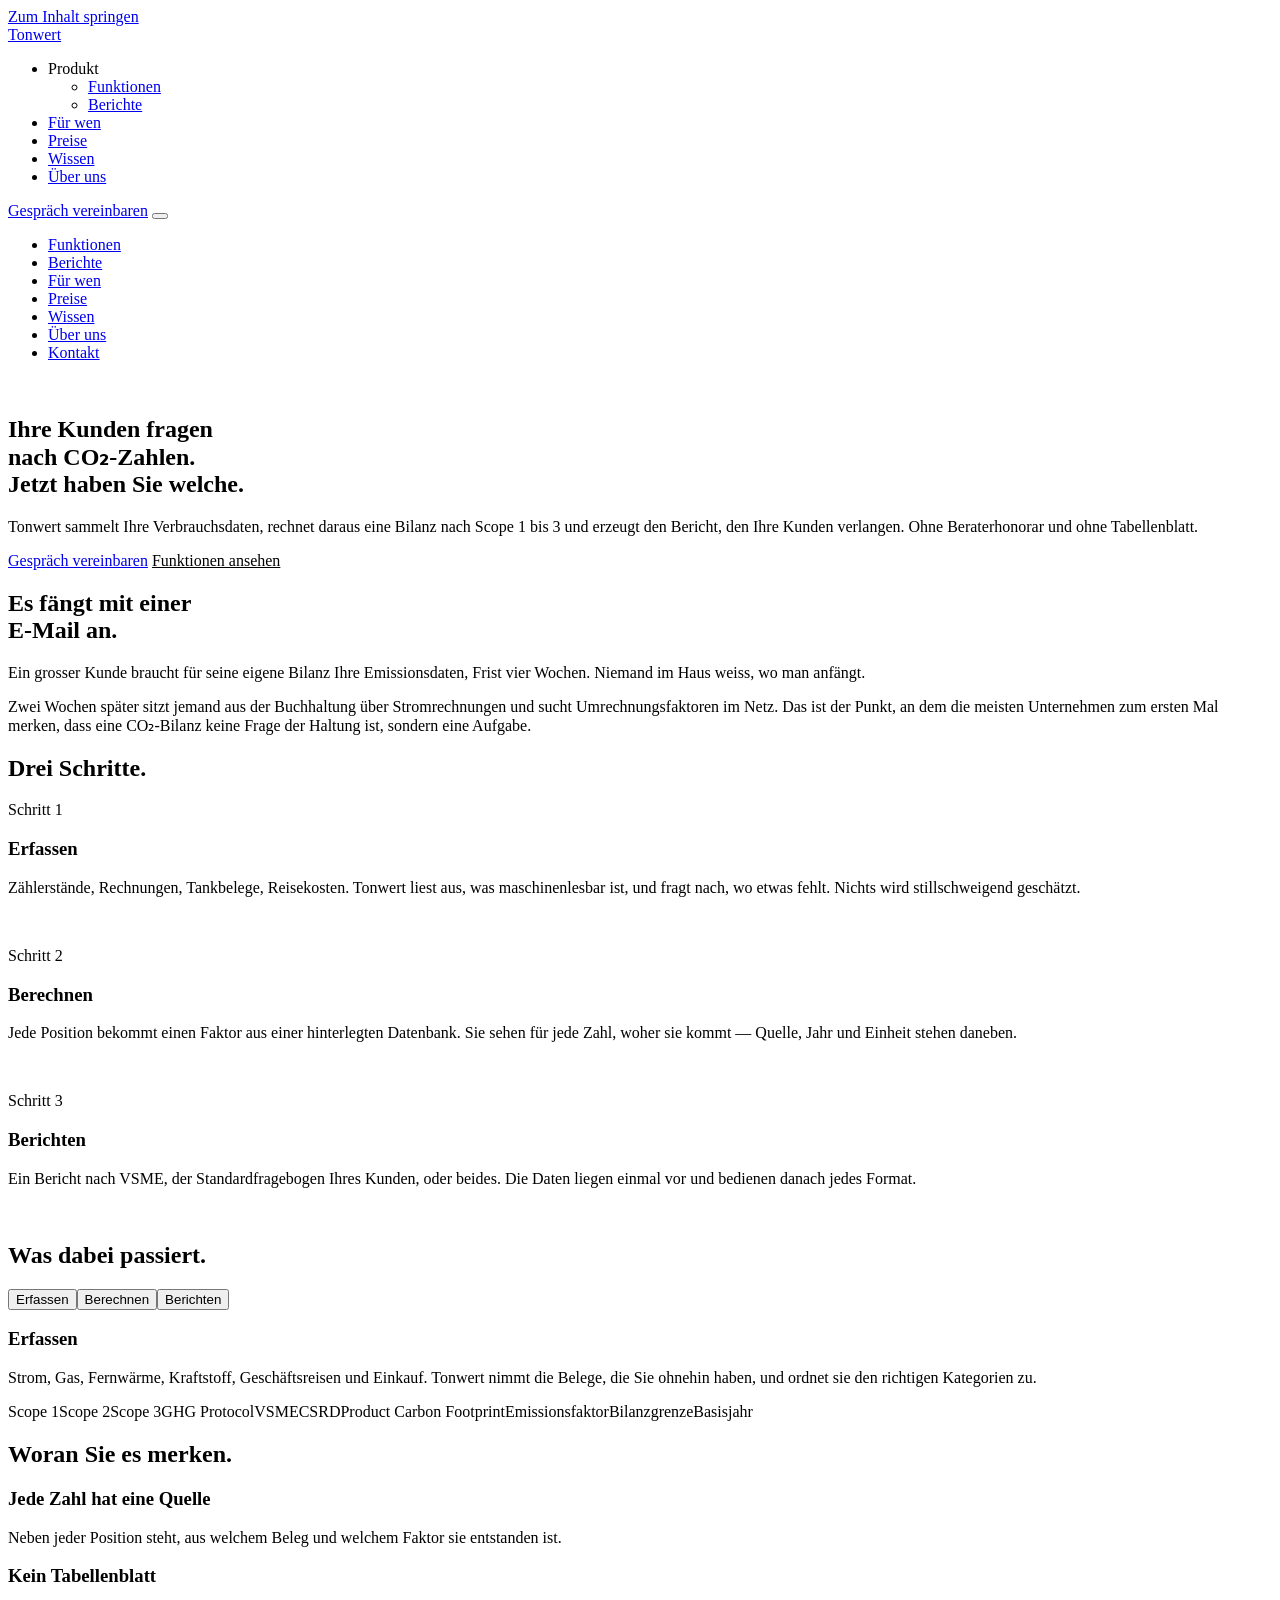
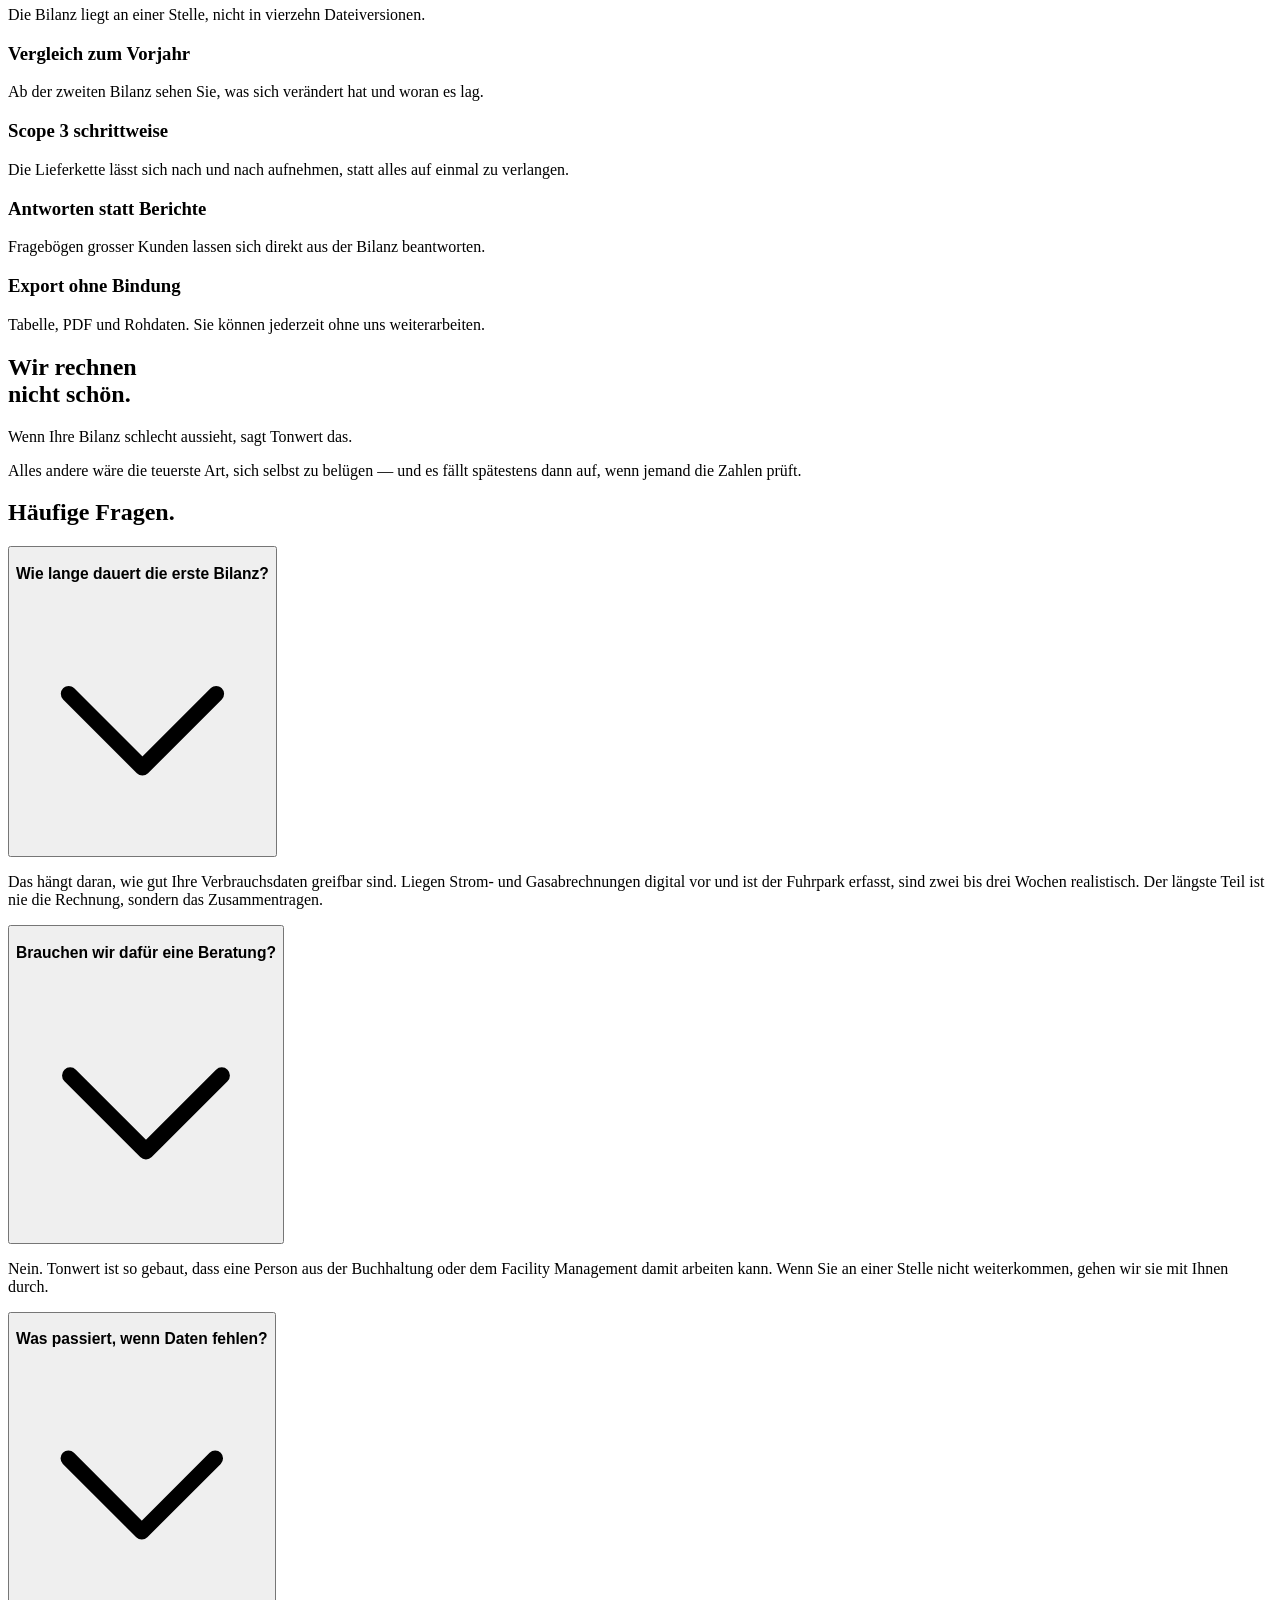
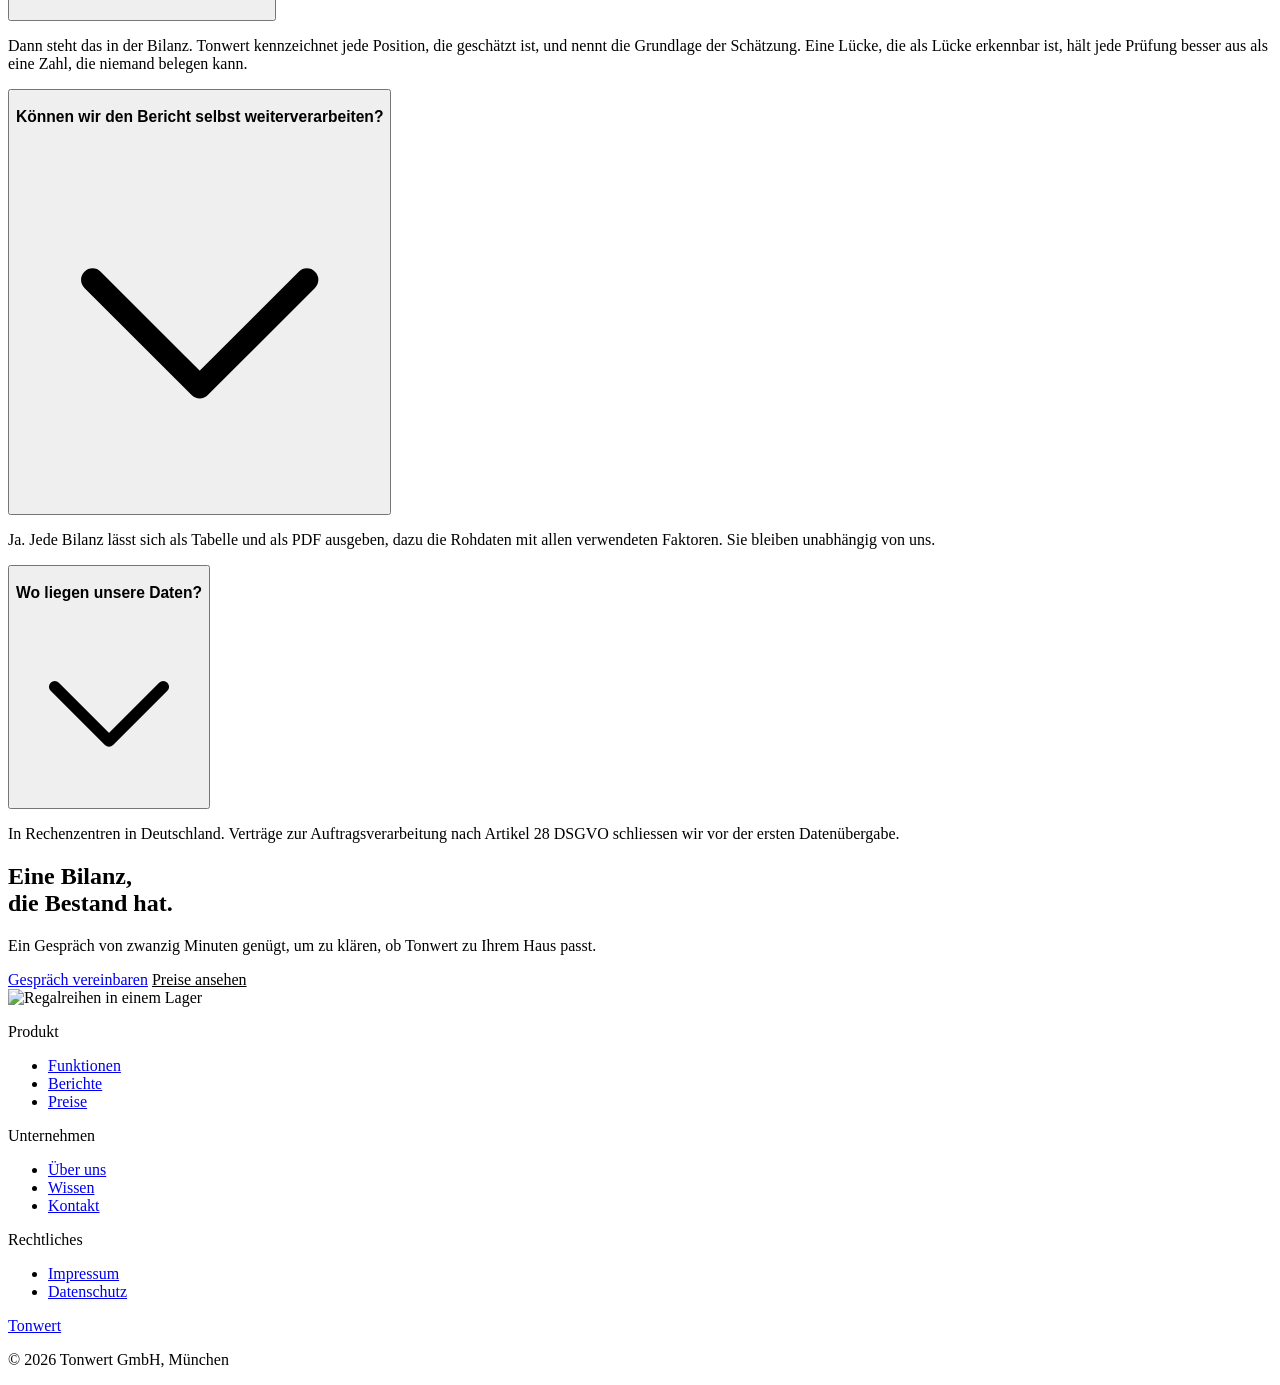
==== commit 52d64af2: "Basis-Pfad /Tonwert fuer GitHub Pages setzen Ein Projekt-Repo liegt auf Pages unter /<Repo-Name>/, n" ====
--- a/index.html
+++ b/index.html
@@ -6,26 +6,26 @@
 <meta name="robots" content="noindex, nofollow">
 <title>Tonwert — CO₂-Bilanz und Nachhaltigkeitsberichte für den Mittelstand</title>
 <meta name="description" content="Verbrauchsdaten erfassen, Emissionen nach Scope 1 bis 3 berechnen, den Bericht erzeugen, den Ihre Kunden verlangen.">
-<link rel="preload" href="/fonts/inter.woff2" as="font" type="font/woff2" crossorigin>
-<link rel="stylesheet" href="/stil.css">
+<link rel="preload" href="/Tonwert/fonts/inter.woff2" as="font" type="font/woff2" crossorigin>
+<link rel="stylesheet" href="/Tonwert/stil.css">
 <script>document.documentElement.className+=" js"</script>
 </head>
 <body>
 <a class="sprungmarke t-caption" href="#inhalt">Zum Inhalt springen</a>
 <header class="kopf kopf--oben kopf--dunkel">
   <div class="kopf__reihe">
-    <a class="kopf__marke" href="/">Tonwert</a>
+    <a class="kopf__marke" href="/Tonwert/">Tonwert</a>
     <nav aria-label="Hauptnavigation">
       <ul class="kopf__liste">
         <li class="auswahlfeld">
           <span class="kopf__verweis t-caption">Produkt</span>
-          <div class="auswahl"><ul class="auswahl__liste"><li><a class="auswahl__verweis t-caption" href="/funktionen/">Funktionen</a></li><li><a class="auswahl__verweis t-caption" href="/berichte/">Berichte</a></li></ul></div>
+          <div class="auswahl"><ul class="auswahl__liste"><li><a class="auswahl__verweis t-caption" href="/Tonwert/funktionen/">Funktionen</a></li><li><a class="auswahl__verweis t-caption" href="/Tonwert/berichte/">Berichte</a></li></ul></div>
         </li>
-        <li><a class="kopf__verweis t-caption" href="/fuer-wen/">Für wen</a></li><li><a class="kopf__verweis t-caption" href="/preise/">Preise</a></li><li><a class="kopf__verweis t-caption" href="/wissen/">Wissen</a></li><li><a class="kopf__verweis t-caption" href="/ueber-uns/">Über uns</a></li>
+        <li><a class="kopf__verweis t-caption" href="/Tonwert/fuer-wen/">Für wen</a></li><li><a class="kopf__verweis t-caption" href="/Tonwert/preise/">Preise</a></li><li><a class="kopf__verweis t-caption" href="/Tonwert/wissen/">Wissen</a></li><li><a class="kopf__verweis t-caption" href="/Tonwert/ueber-uns/">Über uns</a></li>
       </ul>
     </nav>
     <div class="kopf__rechts">
-      <a class="knopf knopf--voll t-caption" href="/kontakt/">Gespräch vereinbaren</a>
+      <a class="knopf knopf--voll t-caption" href="/Tonwert/kontakt/">Gespräch vereinbaren</a>
       <button class="brenner" type="button" aria-expanded="false" aria-label="Menü">
         <span class="brenner__strich"></span><span class="brenner__strich"></span><span class="brenner__strich"></span>
       </button>
@@ -35,15 +35,15 @@
 <div class="blende" data-auf="nein">
   <nav aria-label="Menü">
     <ul class="blende__liste">
-      <li class="blende__punkt"><a class="t-subheading" href="/funktionen/">Funktionen</a></li><li class="blende__punkt"><a class="t-subheading" href="/berichte/">Berichte</a></li><li class="blende__punkt"><a class="t-subheading" href="/fuer-wen/">Für wen</a></li><li class="blende__punkt"><a class="t-subheading" href="/preise/">Preise</a></li><li class="blende__punkt"><a class="t-subheading" href="/wissen/">Wissen</a></li><li class="blende__punkt"><a class="t-subheading" href="/ueber-uns/">Über uns</a></li>
-      <li class="blende__punkt"><a class="t-subheading" href="/kontakt/">Kontakt</a></li>
+      <li class="blende__punkt"><a class="t-subheading" href="/Tonwert/funktionen/">Funktionen</a></li><li class="blende__punkt"><a class="t-subheading" href="/Tonwert/berichte/">Berichte</a></li><li class="blende__punkt"><a class="t-subheading" href="/Tonwert/fuer-wen/">Für wen</a></li><li class="blende__punkt"><a class="t-subheading" href="/Tonwert/preise/">Preise</a></li><li class="blende__punkt"><a class="t-subheading" href="/Tonwert/wissen/">Wissen</a></li><li class="blende__punkt"><a class="t-subheading" href="/Tonwert/ueber-uns/">Über uns</a></li>
+      <li class="blende__punkt"><a class="t-subheading" href="/Tonwert/kontakt/">Kontakt</a></li>
     </ul>
   </nav>
 </div>
 <main id="inhalt">
 <section class="aufmacher">
   <div class="aufmacher__grund">
-    <img class="aufmacher__bild" src="/bilder/aufmacher-2400.webp" srcset="/bilder/aufmacher-1200.webp 1200w, /bilder/aufmacher-1800.webp 1800w, /bilder/aufmacher-2400.webp 2400w" sizes="100vw" alt="Zwei Personen gehen durch einen Lagergang" loading="eager" decoding="async">
+    <img class="aufmacher__bild" src="/Tonwert/bilder/aufmacher-2400.webp" srcset="/Tonwert/bilder/aufmacher-1200.webp 1200w, /Tonwert/bilder/aufmacher-1800.webp 1800w, /Tonwert/bilder/aufmacher-2400.webp 2400w" sizes="100vw" alt="Zwei Personen gehen durch einen Lagergang" loading="eager" decoding="async">
   </div>
   <div class="aufmacher__dunkel" aria-hidden="true"></div>
   <span class="aufmacher__schleier" aria-hidden="true"></span>
@@ -56,8 +56,8 @@
         Scope 1 bis 3 und erzeugt den Bericht, den Ihre Kunden verlangen. Ohne Beraterhonorar
         und ohne Tabellenblatt.</p>
       <div class="knopfreihe">
-        <a class="knopf knopf--hell t-caption" href="/kontakt/">Gespräch vereinbaren</a>
-        <a class="knopf knopf--rand t-caption" style="color:var(--papier);border-color:rgba(255,255,255,.5)" href="/funktionen/">Funktionen ansehen</a>
+        <a class="knopf knopf--hell t-caption" href="/Tonwert/kontakt/">Gespräch vereinbaren</a>
+        <a class="knopf knopf--rand t-caption" style="color:var(--papier);border-color:rgba(255,255,255,.5)" href="/Tonwert/funktionen/">Funktionen ansehen</a>
       </div>
     </div>
   </div>
@@ -89,21 +89,21 @@
           <h3 class="t-heading-sm">Erfassen</h3>
           <p class="t-body stapel__text spalte-schmal">Zählerstände, Rechnungen, Tankbelege, Reisekosten. Tonwert liest aus, was maschinenlesbar ist, und fragt nach, wo etwas fehlt. Nichts wird stillschweigend geschätzt.</p>
         </div>
-        <div class="bildrahmen stapel__bild"><img src="/bilder/erfassen-1800.webp" srcset="/bilder/erfassen-600.webp 600w, /bilder/erfassen-1200.webp 1200w, /bilder/erfassen-1800.webp 1800w" sizes="(min-width:1000px) 90vw, 100vw" alt="Mann an einem Arbeitsplatz mit Unterlagen" loading="lazy" decoding="async"></div>
+        <div class="bildrahmen stapel__bild"><img src="/Tonwert/bilder/erfassen-1800.webp" srcset="/Tonwert/bilder/erfassen-600.webp 600w, /Tonwert/bilder/erfassen-1200.webp 1200w, /Tonwert/bilder/erfassen-1800.webp 1800w" sizes="(min-width:1000px) 90vw, 100vw" alt="Mann an einem Arbeitsplatz mit Unterlagen" loading="lazy" decoding="async"></div>
       </article>      <article class="stapel__karte">
         <div class="stapel__inhalt stapeln">
           <p class="t-caption gedaempft">Schritt 2</p>
           <h3 class="t-heading-sm">Berechnen</h3>
           <p class="t-body stapel__text spalte-schmal">Jede Position bekommt einen Faktor aus einer hinterlegten Datenbank. Sie sehen für jede Zahl, woher sie kommt — Quelle, Jahr und Einheit stehen daneben.</p>
         </div>
-        <div class="bildrahmen stapel__bild"><img src="/bilder/buero-1-1800.webp" srcset="/bilder/buero-1-600.webp 600w, /bilder/buero-1-1200.webp 1200w, /bilder/buero-1-1800.webp 1800w" sizes="(min-width:1000px) 90vw, 100vw" alt="Schreibtisch mit Unterlagen und Rechner" loading="lazy" decoding="async"></div>
+        <div class="bildrahmen stapel__bild"><img src="/Tonwert/bilder/buero-1-1800.webp" srcset="/Tonwert/bilder/buero-1-600.webp 600w, /Tonwert/bilder/buero-1-1200.webp 1200w, /Tonwert/bilder/buero-1-1800.webp 1800w" sizes="(min-width:1000px) 90vw, 100vw" alt="Schreibtisch mit Unterlagen und Rechner" loading="lazy" decoding="async"></div>
       </article>      <article class="stapel__karte">
         <div class="stapel__inhalt stapeln">
           <p class="t-caption gedaempft">Schritt 3</p>
           <h3 class="t-heading-sm">Berichten</h3>
           <p class="t-body stapel__text spalte-schmal">Ein Bericht nach VSME, der Standardfragebogen Ihres Kunden, oder beides. Die Daten liegen einmal vor und bedienen danach jedes Format.</p>
         </div>
-        <div class="bildrahmen stapel__bild"><img src="/bilder/regale-1800.webp" srcset="/bilder/regale-600.webp 600w, /bilder/regale-1200.webp 1200w, /bilder/regale-1800.webp 1800w" sizes="(min-width:1000px) 90vw, 100vw" alt="Hohe Regalreihen in einem Lager" loading="lazy" decoding="async"></div>
+        <div class="bildrahmen stapel__bild"><img src="/Tonwert/bilder/regale-1800.webp" srcset="/Tonwert/bilder/regale-600.webp 600w, /Tonwert/bilder/regale-1200.webp 1200w, /Tonwert/bilder/regale-1800.webp 1800w" sizes="(min-width:1000px) 90vw, 100vw" alt="Hohe Regalreihen in einem Lager" loading="lazy" decoding="async"></div>
       </article>
     </div>
   </div>
@@ -173,22 +173,22 @@
         <p class="t-body gedaempft einzug spalte-schmal">Ein Gespräch von zwanzig Minuten
           genügt, um zu klären, ob Tonwert zu Ihrem Haus passt.</p>
         <div class="knopfreihe einzug">
-          <a class="knopf knopf--hell t-caption" href="/kontakt/">Gespräch vereinbaren</a>
-          <a class="knopf knopf--rand t-caption" style="color:var(--papier);border-color:rgba(255,255,255,.4)" href="/preise/">Preise ansehen</a>
+          <a class="knopf knopf--hell t-caption" href="/Tonwert/kontakt/">Gespräch vereinbaren</a>
+          <a class="knopf knopf--rand t-caption" style="color:var(--papier);border-color:rgba(255,255,255,.4)" href="/Tonwert/preise/">Preise ansehen</a>
         </div>
       </div>
       <div class="fuss__bildfeld scheinfeld einzug einzug--seitlich">
         <span class="schein" aria-hidden="true"></span>
-        <div class="bildrahmen "><img src="/bilder/fuss-1800.webp" srcset="/bilder/fuss-600.webp 600w, /bilder/fuss-1200.webp 1200w, /bilder/fuss-1800.webp 1800w" sizes="(min-width:1000px) 44vw, 100vw" alt="Regalreihen in einem Lager" loading="lazy" decoding="async"></div>
+        <div class="bildrahmen "><img src="/Tonwert/bilder/fuss-1800.webp" srcset="/Tonwert/bilder/fuss-600.webp 600w, /Tonwert/bilder/fuss-1200.webp 1200w, /Tonwert/bilder/fuss-1800.webp 1800w" sizes="(min-width:1000px) 44vw, 100vw" alt="Regalreihen in einem Lager" loading="lazy" decoding="async"></div>
       </div>
     </div>
-    <div class="fuss__spalten"><div><p class="fuss__titel t-caption">Produkt</p><ul class="fuss__liste"><li><a class="fuss__verweis t-caption" href="/funktionen/">Funktionen</a></li><li><a class="fuss__verweis t-caption" href="/berichte/">Berichte</a></li><li><a class="fuss__verweis t-caption" href="/preise/">Preise</a></li></ul></div><div><p class="fuss__titel t-caption">Unternehmen</p><ul class="fuss__liste"><li><a class="fuss__verweis t-caption" href="/ueber-uns/">Über uns</a></li><li><a class="fuss__verweis t-caption" href="/wissen/">Wissen</a></li><li><a class="fuss__verweis t-caption" href="/kontakt/">Kontakt</a></li></ul></div><div><p class="fuss__titel t-caption">Rechtliches</p><ul class="fuss__liste"><li><a class="fuss__verweis t-caption" href="/impressum/">Impressum</a></li><li><a class="fuss__verweis t-caption" href="/datenschutz/">Datenschutz</a></li></ul></div></div>
+    <div class="fuss__spalten"><div><p class="fuss__titel t-caption">Produkt</p><ul class="fuss__liste"><li><a class="fuss__verweis t-caption" href="/Tonwert/funktionen/">Funktionen</a></li><li><a class="fuss__verweis t-caption" href="/Tonwert/berichte/">Berichte</a></li><li><a class="fuss__verweis t-caption" href="/Tonwert/preise/">Preise</a></li></ul></div><div><p class="fuss__titel t-caption">Unternehmen</p><ul class="fuss__liste"><li><a class="fuss__verweis t-caption" href="/Tonwert/ueber-uns/">Über uns</a></li><li><a class="fuss__verweis t-caption" href="/Tonwert/wissen/">Wissen</a></li><li><a class="fuss__verweis t-caption" href="/Tonwert/kontakt/">Kontakt</a></li></ul></div><div><p class="fuss__titel t-caption">Rechtliches</p><ul class="fuss__liste"><li><a class="fuss__verweis t-caption" href="/Tonwert/impressum/">Impressum</a></li><li><a class="fuss__verweis t-caption" href="/Tonwert/datenschutz/">Datenschutz</a></li></ul></div></div>
     <div class="fuss__unten t-caption">
-      <a class="fuss__marke kopf__marke" href="/">Tonwert</a>
+      <a class="fuss__marke kopf__marke" href="/Tonwert/">Tonwert</a>
       <p>© 2026 Tonwert GmbH, München</p>
     </div>
   </div>
 </footer>
-<script src="/bewegung.js" defer></script>
+<script src="/Tonwert/bewegung.js" defer></script>
 </body>
 </html>
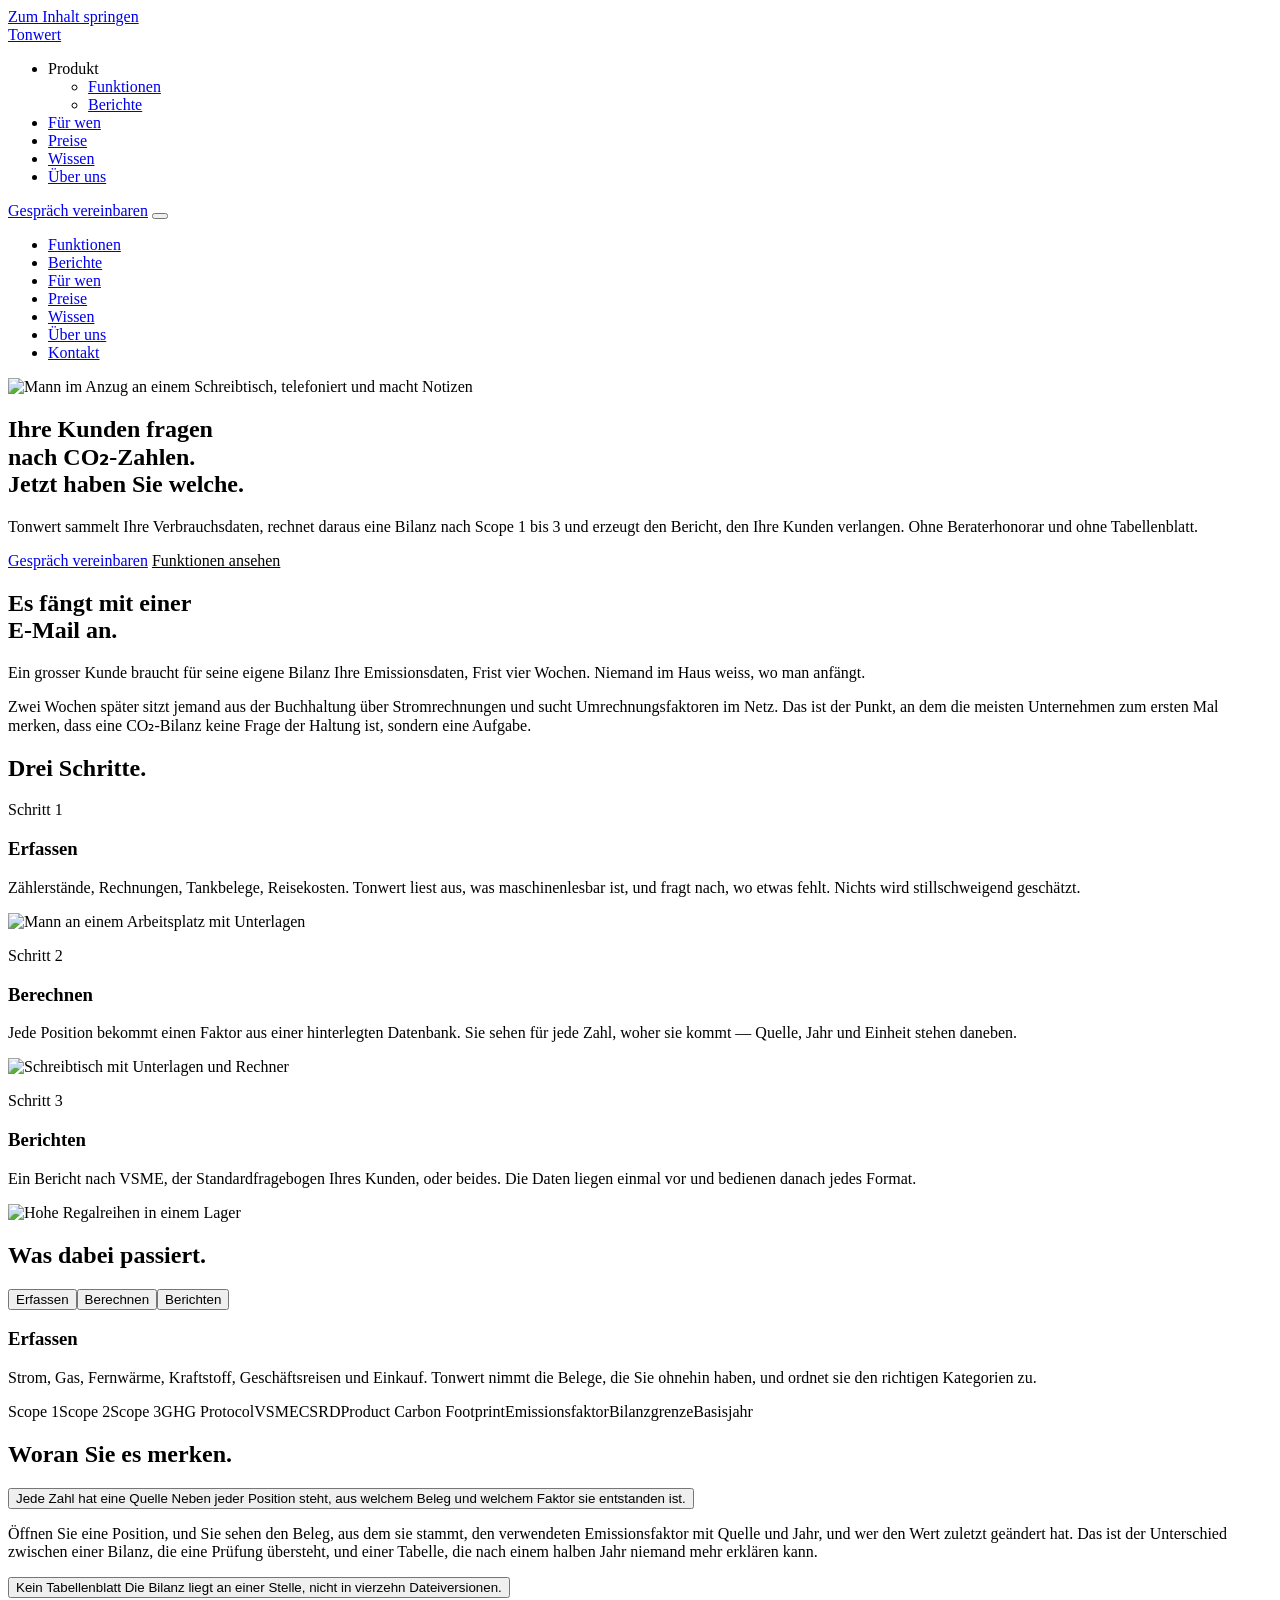
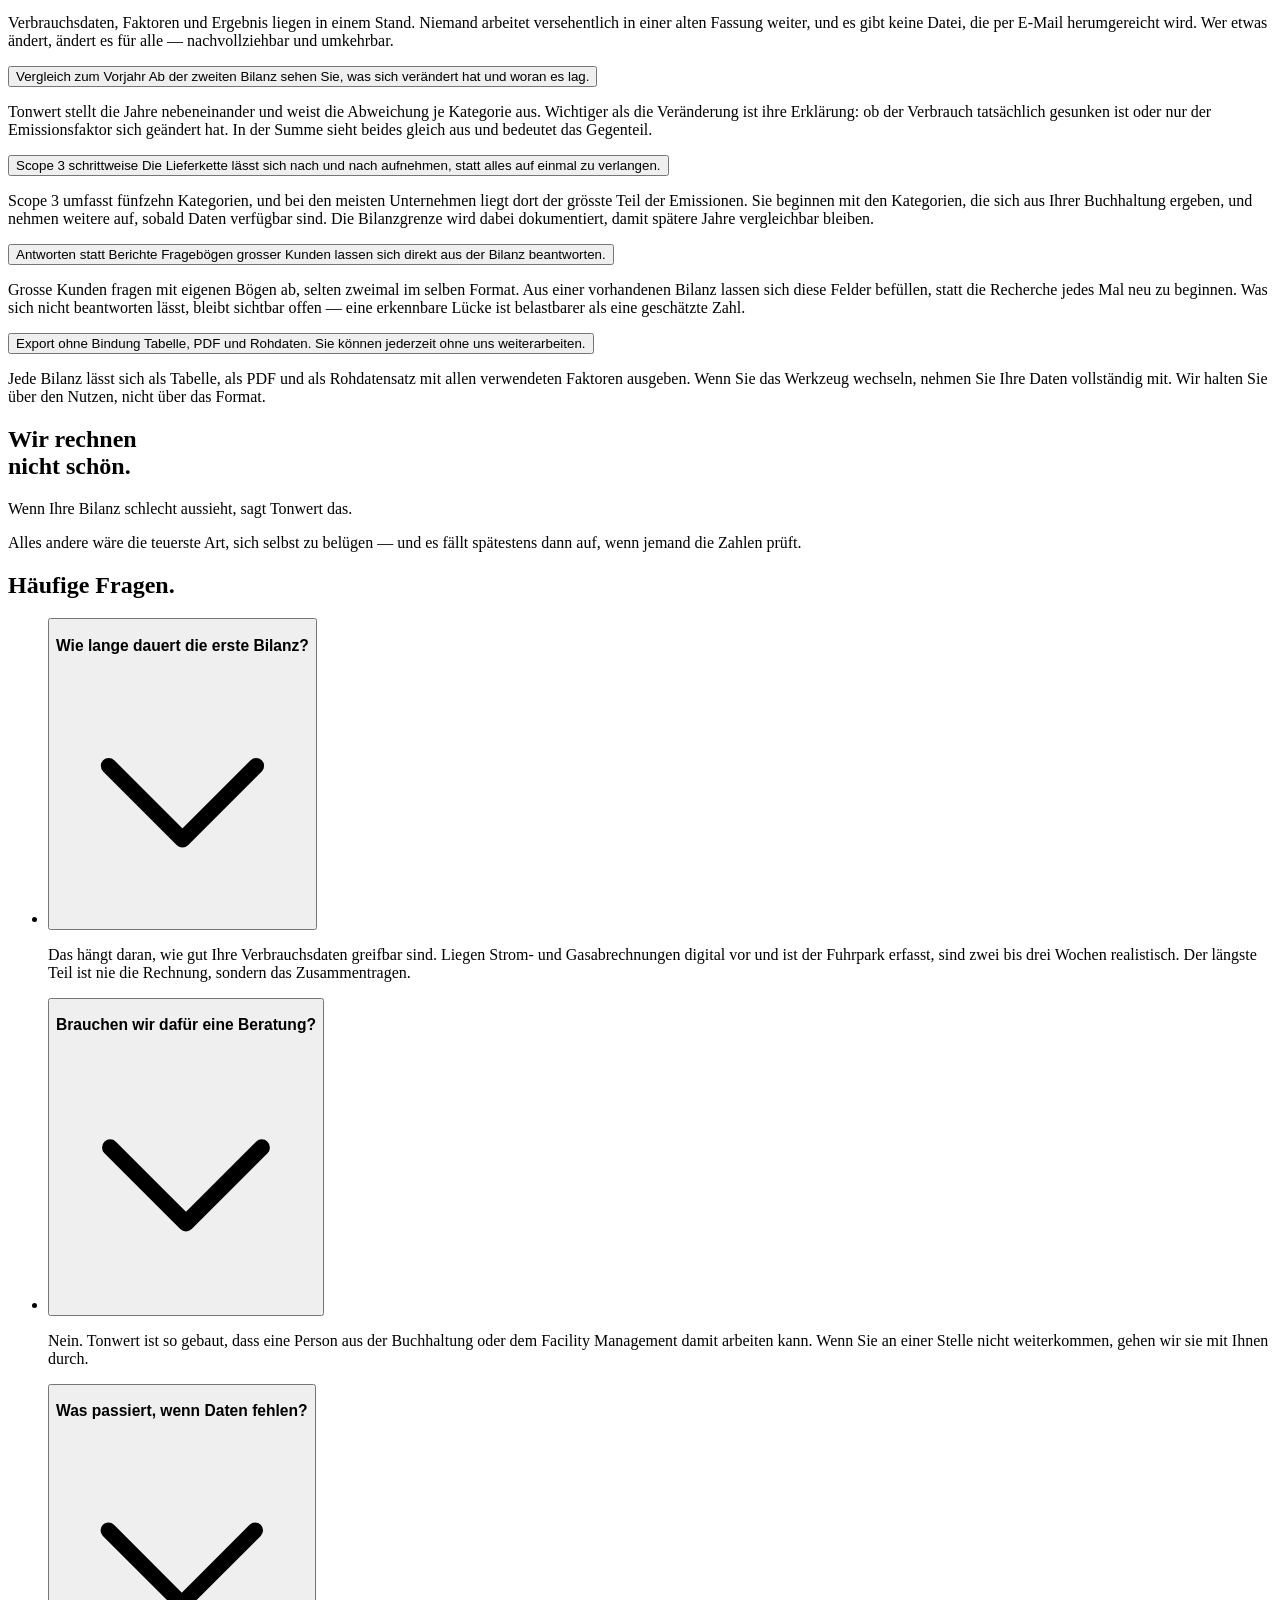
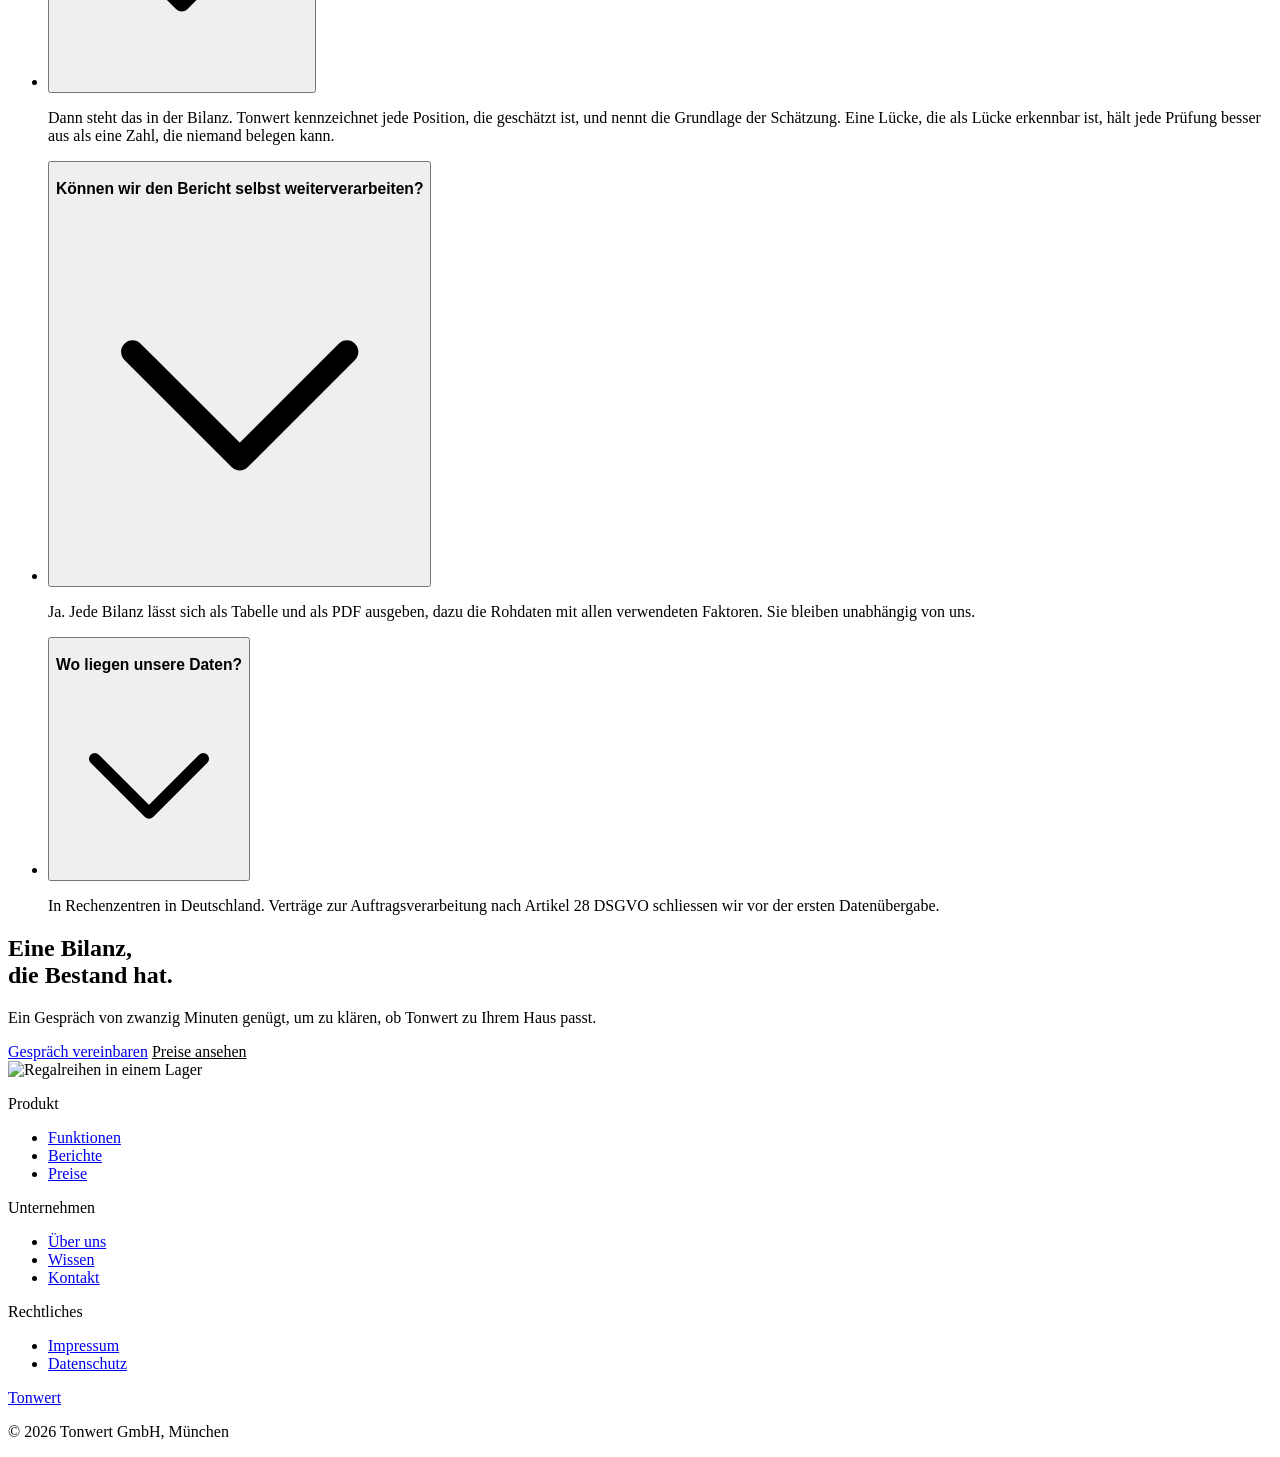
==== commit d429570f: "Aufmacherbild tauschen, Karten und Fragen interaktiv machen Aufmacher   Neues Foto: Mann im Anzug am" ====
--- a/index.html
+++ b/index.html
@@ -43,7 +43,7 @@
 <main id="inhalt">
 <section class="aufmacher">
   <div class="aufmacher__grund">
-    <img class="aufmacher__bild" src="/Tonwert/bilder/aufmacher-2400.webp" srcset="/Tonwert/bilder/aufmacher-1200.webp 1200w, /Tonwert/bilder/aufmacher-1800.webp 1800w, /Tonwert/bilder/aufmacher-2400.webp 2400w" sizes="100vw" alt="Zwei Personen gehen durch einen Lagergang" loading="eager" decoding="async">
+    <img class="aufmacher__bild" src="/Tonwert/bilder/aufmacher-2400.webp" srcset="/Tonwert/bilder/aufmacher-1200.webp 1200w, /Tonwert/bilder/aufmacher-1800.webp 1800w, /Tonwert/bilder/aufmacher-2400.webp 2400w" sizes="100vw" alt="Mann im Anzug an einem Schreibtisch, telefoniert und macht Notizen" loading="eager" decoding="async">
   </div>
   <div class="aufmacher__dunkel" aria-hidden="true"></div>
   <span class="aufmacher__schleier" aria-hidden="true"></span>
@@ -141,7 +141,67 @@
 <section class="abschnitt abschnitt--gross einzugsfeld">
   <div class="huelle stapeln stapeln--weit">
     <h2 class="t-heading einzug einzug--titel">Woran Sie es merken.</h2>
-    <ul class="gitter gitter--3" style="list-style:none;margin:0;padding:0"><li class="karte karte--nebel einzug einzug--reihe s1"><h3 class="t-subheading">Jede Zahl hat eine Quelle</h3><p class="t-caption gedaempft">Neben jeder Position steht, aus welchem Beleg und welchem Faktor sie entstanden ist.</p></li><li class="karte karte--nebel einzug einzug--reihe s2"><h3 class="t-subheading">Kein Tabellenblatt</h3><p class="t-caption gedaempft">Die Bilanz liegt an einer Stelle, nicht in vierzehn Dateiversionen.</p></li><li class="karte karte--nebel einzug einzug--reihe s3"><h3 class="t-subheading">Vergleich zum Vorjahr</h3><p class="t-caption gedaempft">Ab der zweiten Bilanz sehen Sie, was sich verändert hat und woran es lag.</p></li><li class="karte karte--nebel einzug einzug--reihe s4"><h3 class="t-subheading">Scope 3 schrittweise</h3><p class="t-caption gedaempft">Die Lieferkette lässt sich nach und nach aufnehmen, statt alles auf einmal zu verlangen.</p></li><li class="karte karte--nebel einzug einzug--reihe s5"><h3 class="t-subheading">Antworten statt Berichte</h3><p class="t-caption gedaempft">Fragebögen grosser Kunden lassen sich direkt aus der Bilanz beantworten.</p></li><li class="karte karte--nebel einzug einzug--reihe s6"><h3 class="t-subheading">Export ohne Bindung</h3><p class="t-caption gedaempft">Tabelle, PDF und Rohdaten. Sie können jederzeit ohne uns weiterarbeiten.</p></li></ul>
+    <ul class="gitter gitter--3" style="list-style:none;margin:0;padding:0"><li class="karte karte--nebel merkmal klappe einzug einzug--reihe s1">
+        <button class="klappe__kopf" type="button">
+          <span class="merkmal__text">
+            <span class="t-subheading">Jede Zahl hat eine Quelle</span>
+            <span class="t-caption gedaempft">Neben jeder Position steht, aus welchem Beleg und welchem Faktor sie entstanden ist.</span>
+          </span>
+          <span class="merkmal__zeichen" aria-hidden="true"></span>
+        </button>
+        <div class="klappe__koerper"><div class="klappe__innen">
+          <p class="t-caption gedaempft">Öffnen Sie eine Position, und Sie sehen den Beleg, aus dem sie stammt, den verwendeten Emissionsfaktor mit Quelle und Jahr, und wer den Wert zuletzt geändert hat. Das ist der Unterschied zwischen einer Bilanz, die eine Prüfung übersteht, und einer Tabelle, die nach einem halben Jahr niemand mehr erklären kann.</p>
+        </div></div></li><li class="karte karte--nebel merkmal klappe einzug einzug--reihe s2">
+        <button class="klappe__kopf" type="button">
+          <span class="merkmal__text">
+            <span class="t-subheading">Kein Tabellenblatt</span>
+            <span class="t-caption gedaempft">Die Bilanz liegt an einer Stelle, nicht in vierzehn Dateiversionen.</span>
+          </span>
+          <span class="merkmal__zeichen" aria-hidden="true"></span>
+        </button>
+        <div class="klappe__koerper"><div class="klappe__innen">
+          <p class="t-caption gedaempft">Verbrauchsdaten, Faktoren und Ergebnis liegen in einem Stand. Niemand arbeitet versehentlich in einer alten Fassung weiter, und es gibt keine Datei, die per E-Mail herumgereicht wird. Wer etwas ändert, ändert es für alle — nachvollziehbar und umkehrbar.</p>
+        </div></div></li><li class="karte karte--nebel merkmal klappe einzug einzug--reihe s3">
+        <button class="klappe__kopf" type="button">
+          <span class="merkmal__text">
+            <span class="t-subheading">Vergleich zum Vorjahr</span>
+            <span class="t-caption gedaempft">Ab der zweiten Bilanz sehen Sie, was sich verändert hat und woran es lag.</span>
+          </span>
+          <span class="merkmal__zeichen" aria-hidden="true"></span>
+        </button>
+        <div class="klappe__koerper"><div class="klappe__innen">
+          <p class="t-caption gedaempft">Tonwert stellt die Jahre nebeneinander und weist die Abweichung je Kategorie aus. Wichtiger als die Veränderung ist ihre Erklärung: ob der Verbrauch tatsächlich gesunken ist oder nur der Emissionsfaktor sich geändert hat. In der Summe sieht beides gleich aus und bedeutet das Gegenteil.</p>
+        </div></div></li><li class="karte karte--nebel merkmal klappe einzug einzug--reihe s4">
+        <button class="klappe__kopf" type="button">
+          <span class="merkmal__text">
+            <span class="t-subheading">Scope 3 schrittweise</span>
+            <span class="t-caption gedaempft">Die Lieferkette lässt sich nach und nach aufnehmen, statt alles auf einmal zu verlangen.</span>
+          </span>
+          <span class="merkmal__zeichen" aria-hidden="true"></span>
+        </button>
+        <div class="klappe__koerper"><div class="klappe__innen">
+          <p class="t-caption gedaempft">Scope 3 umfasst fünfzehn Kategorien, und bei den meisten Unternehmen liegt dort der grösste Teil der Emissionen. Sie beginnen mit den Kategorien, die sich aus Ihrer Buchhaltung ergeben, und nehmen weitere auf, sobald Daten verfügbar sind. Die Bilanzgrenze wird dabei dokumentiert, damit spätere Jahre vergleichbar bleiben.</p>
+        </div></div></li><li class="karte karte--nebel merkmal klappe einzug einzug--reihe s5">
+        <button class="klappe__kopf" type="button">
+          <span class="merkmal__text">
+            <span class="t-subheading">Antworten statt Berichte</span>
+            <span class="t-caption gedaempft">Fragebögen grosser Kunden lassen sich direkt aus der Bilanz beantworten.</span>
+          </span>
+          <span class="merkmal__zeichen" aria-hidden="true"></span>
+        </button>
+        <div class="klappe__koerper"><div class="klappe__innen">
+          <p class="t-caption gedaempft">Grosse Kunden fragen mit eigenen Bögen ab, selten zweimal im selben Format. Aus einer vorhandenen Bilanz lassen sich diese Felder befüllen, statt die Recherche jedes Mal neu zu beginnen. Was sich nicht beantworten lässt, bleibt sichtbar offen — eine erkennbare Lücke ist belastbarer als eine geschätzte Zahl.</p>
+        </div></div></li><li class="karte karte--nebel merkmal klappe einzug einzug--reihe s6">
+        <button class="klappe__kopf" type="button">
+          <span class="merkmal__text">
+            <span class="t-subheading">Export ohne Bindung</span>
+            <span class="t-caption gedaempft">Tabelle, PDF und Rohdaten. Sie können jederzeit ohne uns weiterarbeiten.</span>
+          </span>
+          <span class="merkmal__zeichen" aria-hidden="true"></span>
+        </button>
+        <div class="klappe__koerper"><div class="klappe__innen">
+          <p class="t-caption gedaempft">Jede Bilanz lässt sich als Tabelle, als PDF und als Rohdatensatz mit allen verwendeten Faktoren ausgeben. Wenn Sie das Werkzeug wechseln, nehmen Sie Ihre Daten vollständig mit. Wir halten Sie über den Nutzen, nicht über das Format.</p>
+        </div></div></li></ul>
   </div>
 </section>
 
@@ -157,10 +217,10 @@
 </section>
 
 <section class="abschnitt abschnitt--gross einzugsfeld">
-  <div class="huelle stapeln stapeln--weit">
+  <div class="huelle huelle--fragen stapeln stapeln--weit">
     <h2 class="t-heading einzug einzug--titel">Häufige Fragen.</h2>
-    <ul class="karte" style="list-style:none;padding:0;gap:0">
-<li class="klappe"><button class="klappe__kopf" type="button"><h3 class="t-subheading">Wie lange dauert die erste Bilanz?</h3><svg class="klappe__pfeil" viewBox="0 0 24 24" fill="none" aria-hidden="true"><path d="M5 9l7 7 7-7" stroke="currentColor" stroke-width="1.5" stroke-linecap="round" stroke-linejoin="round"/></svg></button><div class="klappe__koerper"><div class="klappe__innen fliess"><p class="gedaempft">Das hängt daran, wie gut Ihre Verbrauchsdaten greifbar sind. Liegen Strom- und Gasabrechnungen digital vor und ist der Fuhrpark erfasst, sind zwei bis drei Wochen realistisch. Der längste Teil ist nie die Rechnung, sondern das Zusammentragen.</p></div></div></li><li class="klappe"><button class="klappe__kopf" type="button"><h3 class="t-subheading">Brauchen wir dafür eine Beratung?</h3><svg class="klappe__pfeil" viewBox="0 0 24 24" fill="none" aria-hidden="true"><path d="M5 9l7 7 7-7" stroke="currentColor" stroke-width="1.5" stroke-linecap="round" stroke-linejoin="round"/></svg></button><div class="klappe__koerper"><div class="klappe__innen fliess"><p class="gedaempft">Nein. Tonwert ist so gebaut, dass eine Person aus der Buchhaltung oder dem Facility Management damit arbeiten kann. Wenn Sie an einer Stelle nicht weiterkommen, gehen wir sie mit Ihnen durch.</p></div></div></li><li class="klappe"><button class="klappe__kopf" type="button"><h3 class="t-subheading">Was passiert, wenn Daten fehlen?</h3><svg class="klappe__pfeil" viewBox="0 0 24 24" fill="none" aria-hidden="true"><path d="M5 9l7 7 7-7" stroke="currentColor" stroke-width="1.5" stroke-linecap="round" stroke-linejoin="round"/></svg></button><div class="klappe__koerper"><div class="klappe__innen fliess"><p class="gedaempft">Dann steht das in der Bilanz. Tonwert kennzeichnet jede Position, die geschätzt ist, und nennt die Grundlage der Schätzung. Eine Lücke, die als Lücke erkennbar ist, hält jede Prüfung besser aus als eine Zahl, die niemand belegen kann.</p></div></div></li><li class="klappe"><button class="klappe__kopf" type="button"><h3 class="t-subheading">Können wir den Bericht selbst weiterverarbeiten?</h3><svg class="klappe__pfeil" viewBox="0 0 24 24" fill="none" aria-hidden="true"><path d="M5 9l7 7 7-7" stroke="currentColor" stroke-width="1.5" stroke-linecap="round" stroke-linejoin="round"/></svg></button><div class="klappe__koerper"><div class="klappe__innen fliess"><p class="gedaempft">Ja. Jede Bilanz lässt sich als Tabelle und als PDF ausgeben, dazu die Rohdaten mit allen verwendeten Faktoren. Sie bleiben unabhängig von uns.</p></div></div></li><li class="klappe"><button class="klappe__kopf" type="button"><h3 class="t-subheading">Wo liegen unsere Daten?</h3><svg class="klappe__pfeil" viewBox="0 0 24 24" fill="none" aria-hidden="true"><path d="M5 9l7 7 7-7" stroke="currentColor" stroke-width="1.5" stroke-linecap="round" stroke-linejoin="round"/></svg></button><div class="klappe__koerper"><div class="klappe__innen fliess"><p class="gedaempft">In Rechenzentren in Deutschland. Verträge zur Auftragsverarbeitung nach Artikel 28 DSGVO schliessen wir vor der ersten Datenübergabe.</p></div></div></li>
+    <ul class="fragen">
+<li class="klappe frage"><button class="klappe__kopf" type="button"><h3 class="t-subheading">Wie lange dauert die erste Bilanz?</h3><svg class="klappe__pfeil" viewBox="0 0 24 24" fill="none" aria-hidden="true"><path d="M5 9l7 7 7-7" stroke="currentColor" stroke-width="1.5" stroke-linecap="round" stroke-linejoin="round"/></svg></button><div class="klappe__koerper"><div class="klappe__innen fliess"><p class="gedaempft">Das hängt daran, wie gut Ihre Verbrauchsdaten greifbar sind. Liegen Strom- und Gasabrechnungen digital vor und ist der Fuhrpark erfasst, sind zwei bis drei Wochen realistisch. Der längste Teil ist nie die Rechnung, sondern das Zusammentragen.</p></div></div></li><li class="klappe frage"><button class="klappe__kopf" type="button"><h3 class="t-subheading">Brauchen wir dafür eine Beratung?</h3><svg class="klappe__pfeil" viewBox="0 0 24 24" fill="none" aria-hidden="true"><path d="M5 9l7 7 7-7" stroke="currentColor" stroke-width="1.5" stroke-linecap="round" stroke-linejoin="round"/></svg></button><div class="klappe__koerper"><div class="klappe__innen fliess"><p class="gedaempft">Nein. Tonwert ist so gebaut, dass eine Person aus der Buchhaltung oder dem Facility Management damit arbeiten kann. Wenn Sie an einer Stelle nicht weiterkommen, gehen wir sie mit Ihnen durch.</p></div></div></li><li class="klappe frage"><button class="klappe__kopf" type="button"><h3 class="t-subheading">Was passiert, wenn Daten fehlen?</h3><svg class="klappe__pfeil" viewBox="0 0 24 24" fill="none" aria-hidden="true"><path d="M5 9l7 7 7-7" stroke="currentColor" stroke-width="1.5" stroke-linecap="round" stroke-linejoin="round"/></svg></button><div class="klappe__koerper"><div class="klappe__innen fliess"><p class="gedaempft">Dann steht das in der Bilanz. Tonwert kennzeichnet jede Position, die geschätzt ist, und nennt die Grundlage der Schätzung. Eine Lücke, die als Lücke erkennbar ist, hält jede Prüfung besser aus als eine Zahl, die niemand belegen kann.</p></div></div></li><li class="klappe frage"><button class="klappe__kopf" type="button"><h3 class="t-subheading">Können wir den Bericht selbst weiterverarbeiten?</h3><svg class="klappe__pfeil" viewBox="0 0 24 24" fill="none" aria-hidden="true"><path d="M5 9l7 7 7-7" stroke="currentColor" stroke-width="1.5" stroke-linecap="round" stroke-linejoin="round"/></svg></button><div class="klappe__koerper"><div class="klappe__innen fliess"><p class="gedaempft">Ja. Jede Bilanz lässt sich als Tabelle und als PDF ausgeben, dazu die Rohdaten mit allen verwendeten Faktoren. Sie bleiben unabhängig von uns.</p></div></div></li><li class="klappe frage"><button class="klappe__kopf" type="button"><h3 class="t-subheading">Wo liegen unsere Daten?</h3><svg class="klappe__pfeil" viewBox="0 0 24 24" fill="none" aria-hidden="true"><path d="M5 9l7 7 7-7" stroke="currentColor" stroke-width="1.5" stroke-linecap="round" stroke-linejoin="round"/></svg></button><div class="klappe__koerper"><div class="klappe__innen fliess"><p class="gedaempft">In Rechenzentren in Deutschland. Verträge zur Auftragsverarbeitung nach Artikel 28 DSGVO schliessen wir vor der ersten Datenübergabe.</p></div></div></li>
     </ul>
   </div>
 </section>
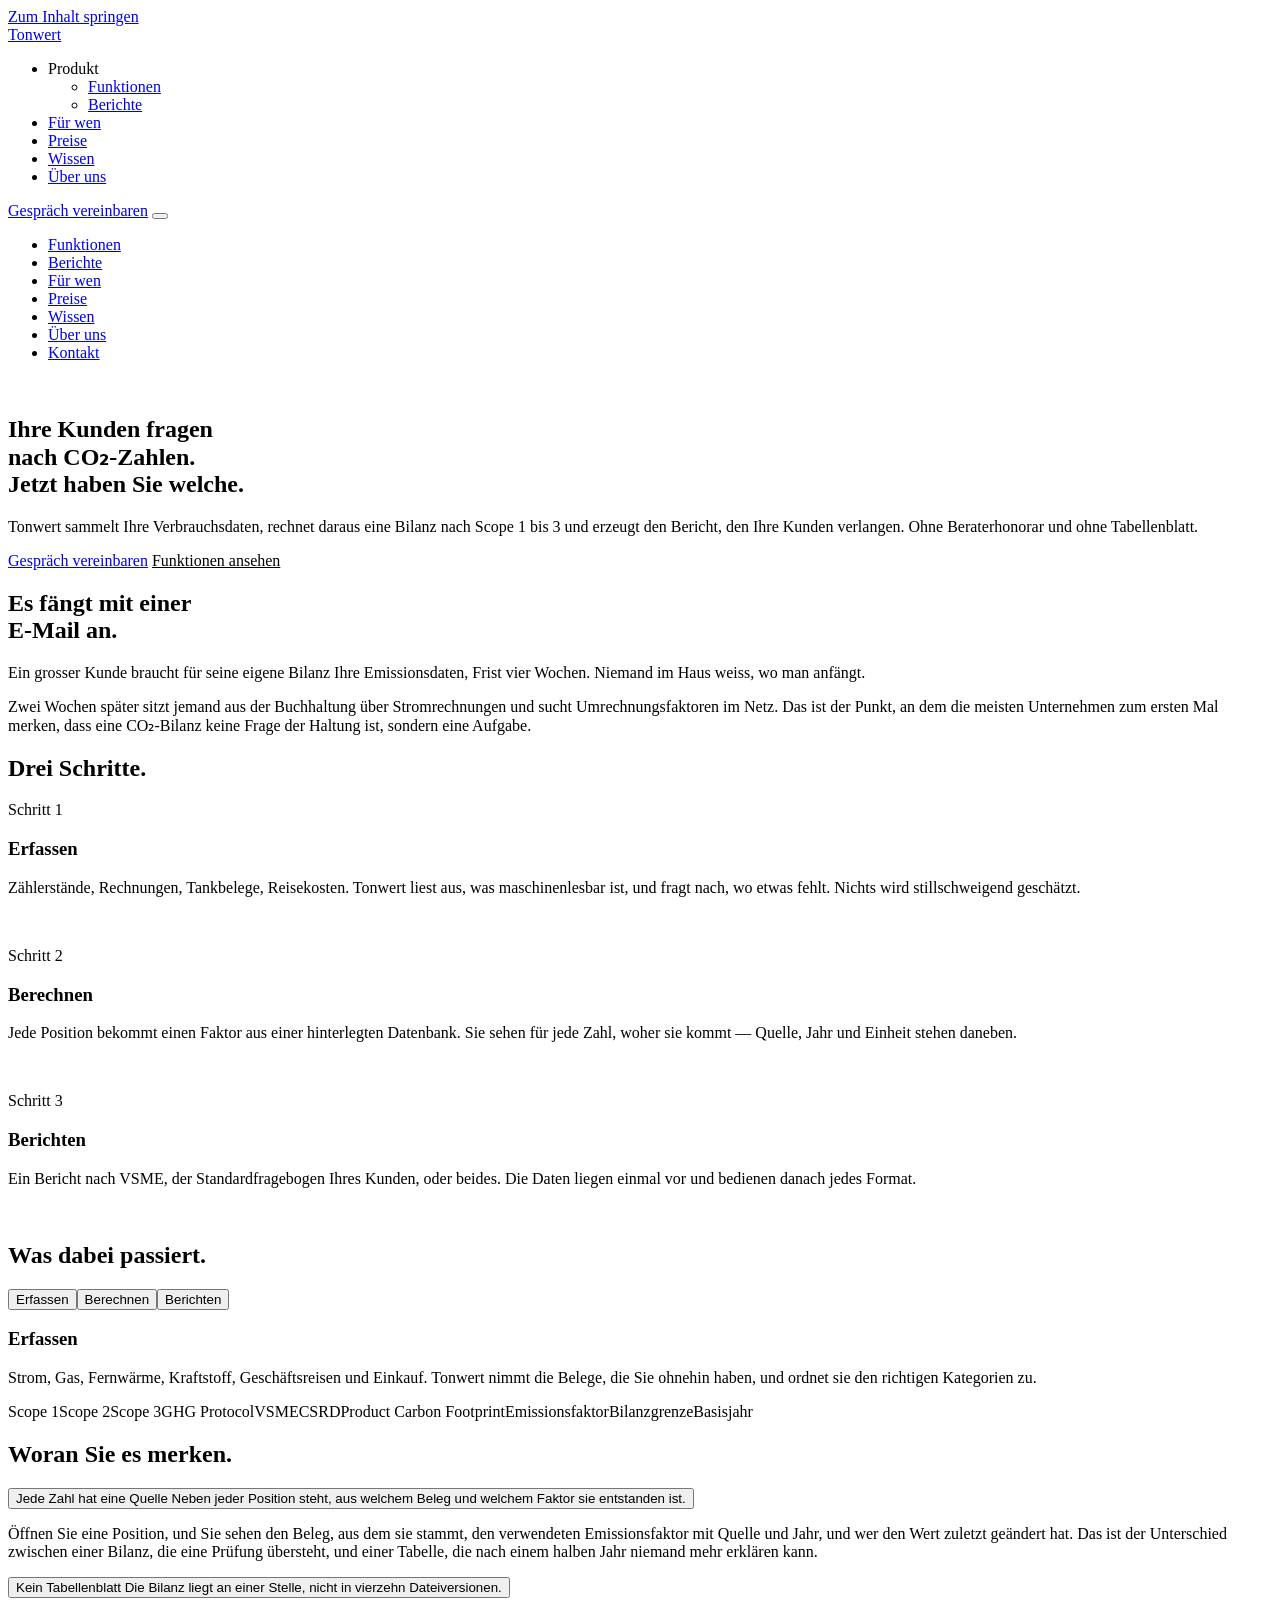
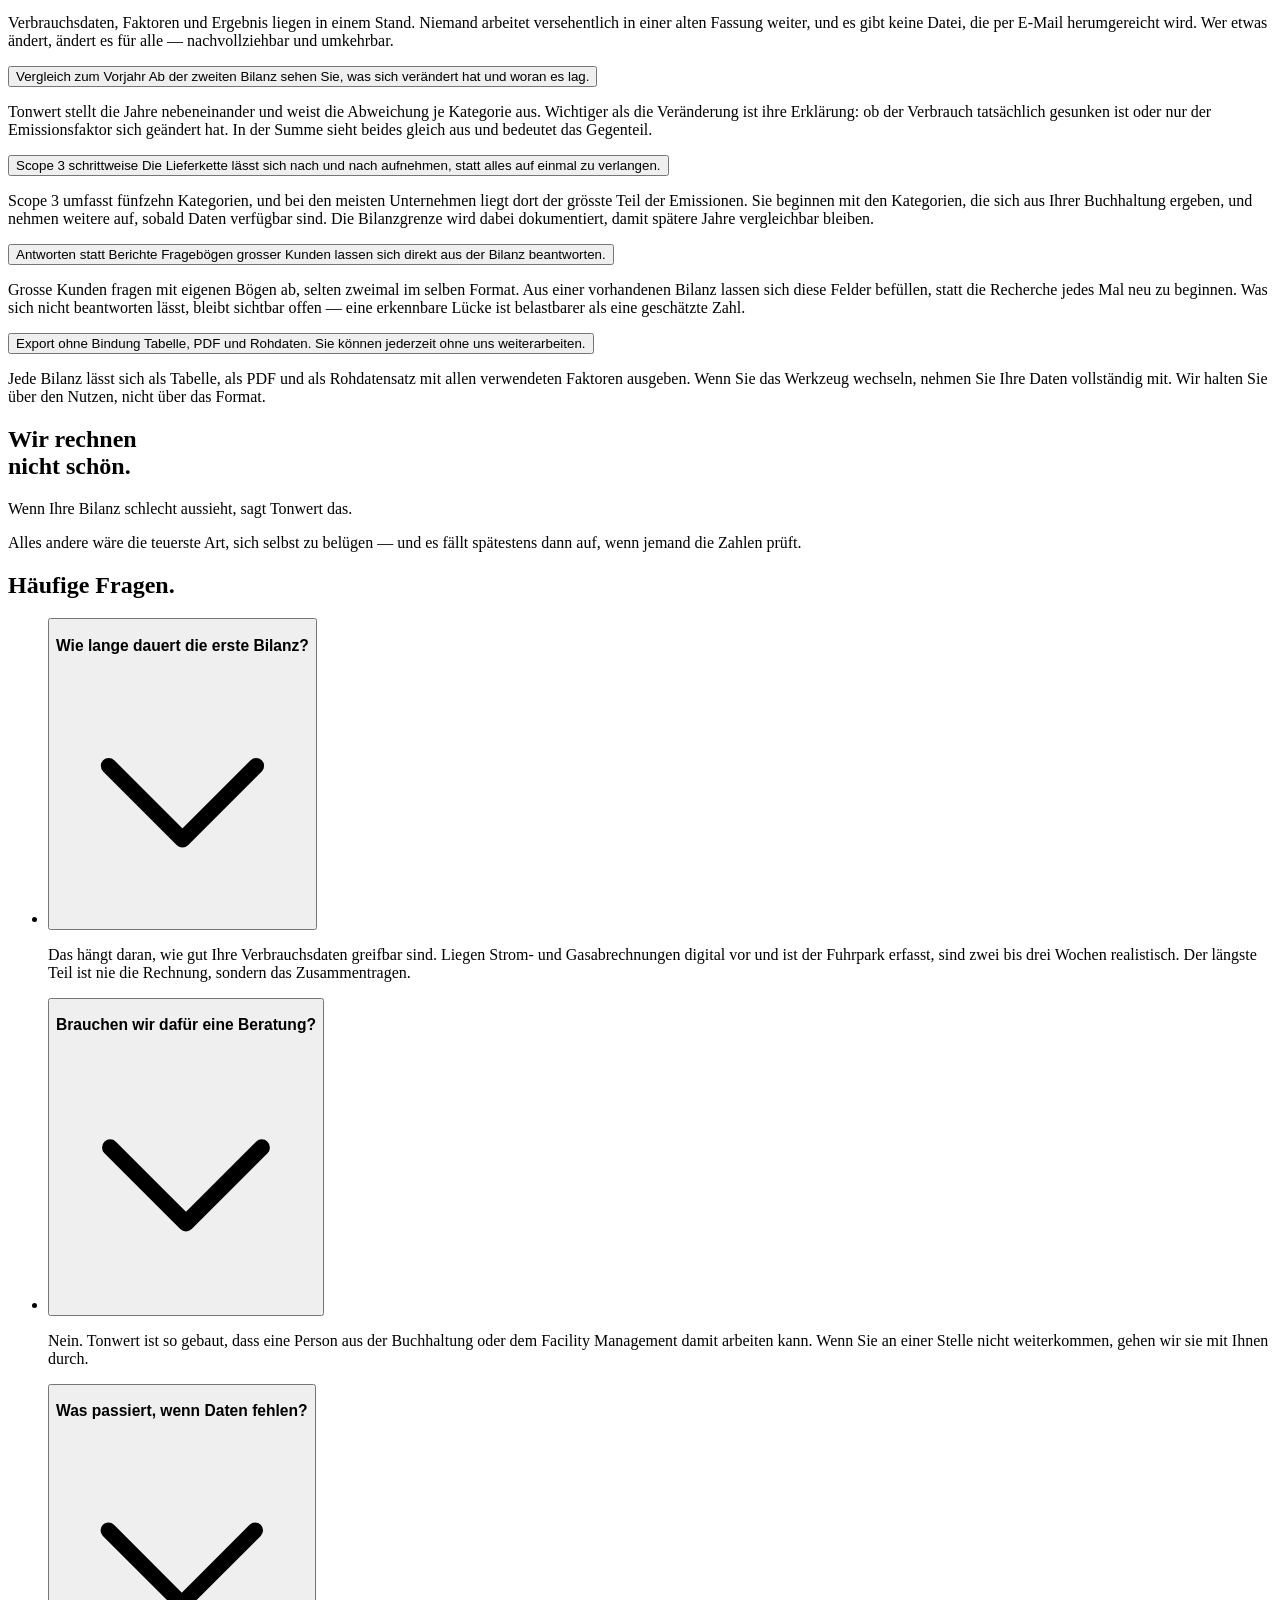
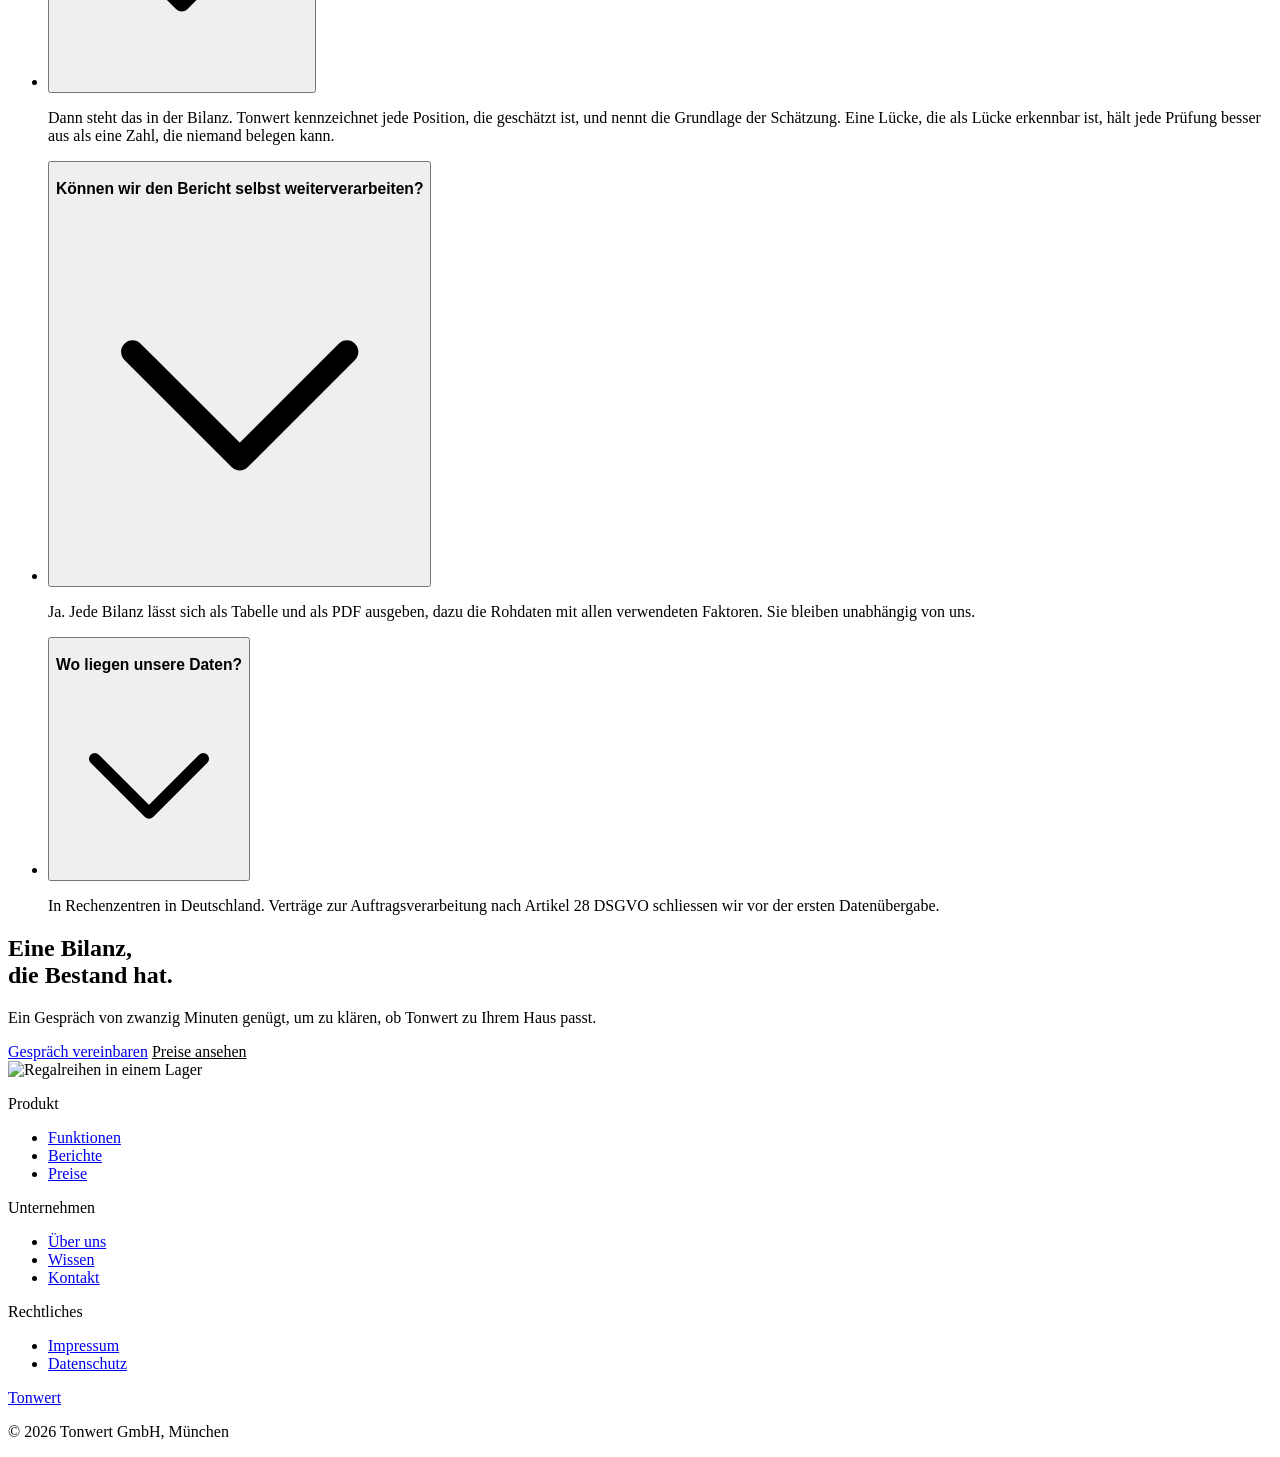
==== commit 48c1a7b9: "Aufmacher: Industriehalle mit Deckenkran Zeigt als einziger Kandidat einen arbeitenden Betrieb statt" ====
--- a/index.html
+++ b/index.html
@@ -43,7 +43,7 @@
 <main id="inhalt">
 <section class="aufmacher">
   <div class="aufmacher__grund">
-    <img class="aufmacher__bild" src="/Tonwert/bilder/aufmacher-2400.webp" srcset="/Tonwert/bilder/aufmacher-1200.webp 1200w, /Tonwert/bilder/aufmacher-1800.webp 1800w, /Tonwert/bilder/aufmacher-2400.webp 2400w" sizes="100vw" alt="Mann im Anzug an einem Schreibtisch, telefoniert und macht Notizen" loading="eager" decoding="async">
+    <img class="aufmacher__bild" src="/Tonwert/bilder/aufmacher-2400.webp" srcset="/Tonwert/bilder/aufmacher-1200.webp 1200w, /Tonwert/bilder/aufmacher-1800.webp 1800w, /Tonwert/bilder/aufmacher-2400.webp 2400w" sizes="100vw" alt="Industriehalle mit einem Deckenkran über den Arbeitsbereichen" loading="eager" decoding="async">
   </div>
   <div class="aufmacher__dunkel" aria-hidden="true"></div>
   <span class="aufmacher__schleier" aria-hidden="true"></span>
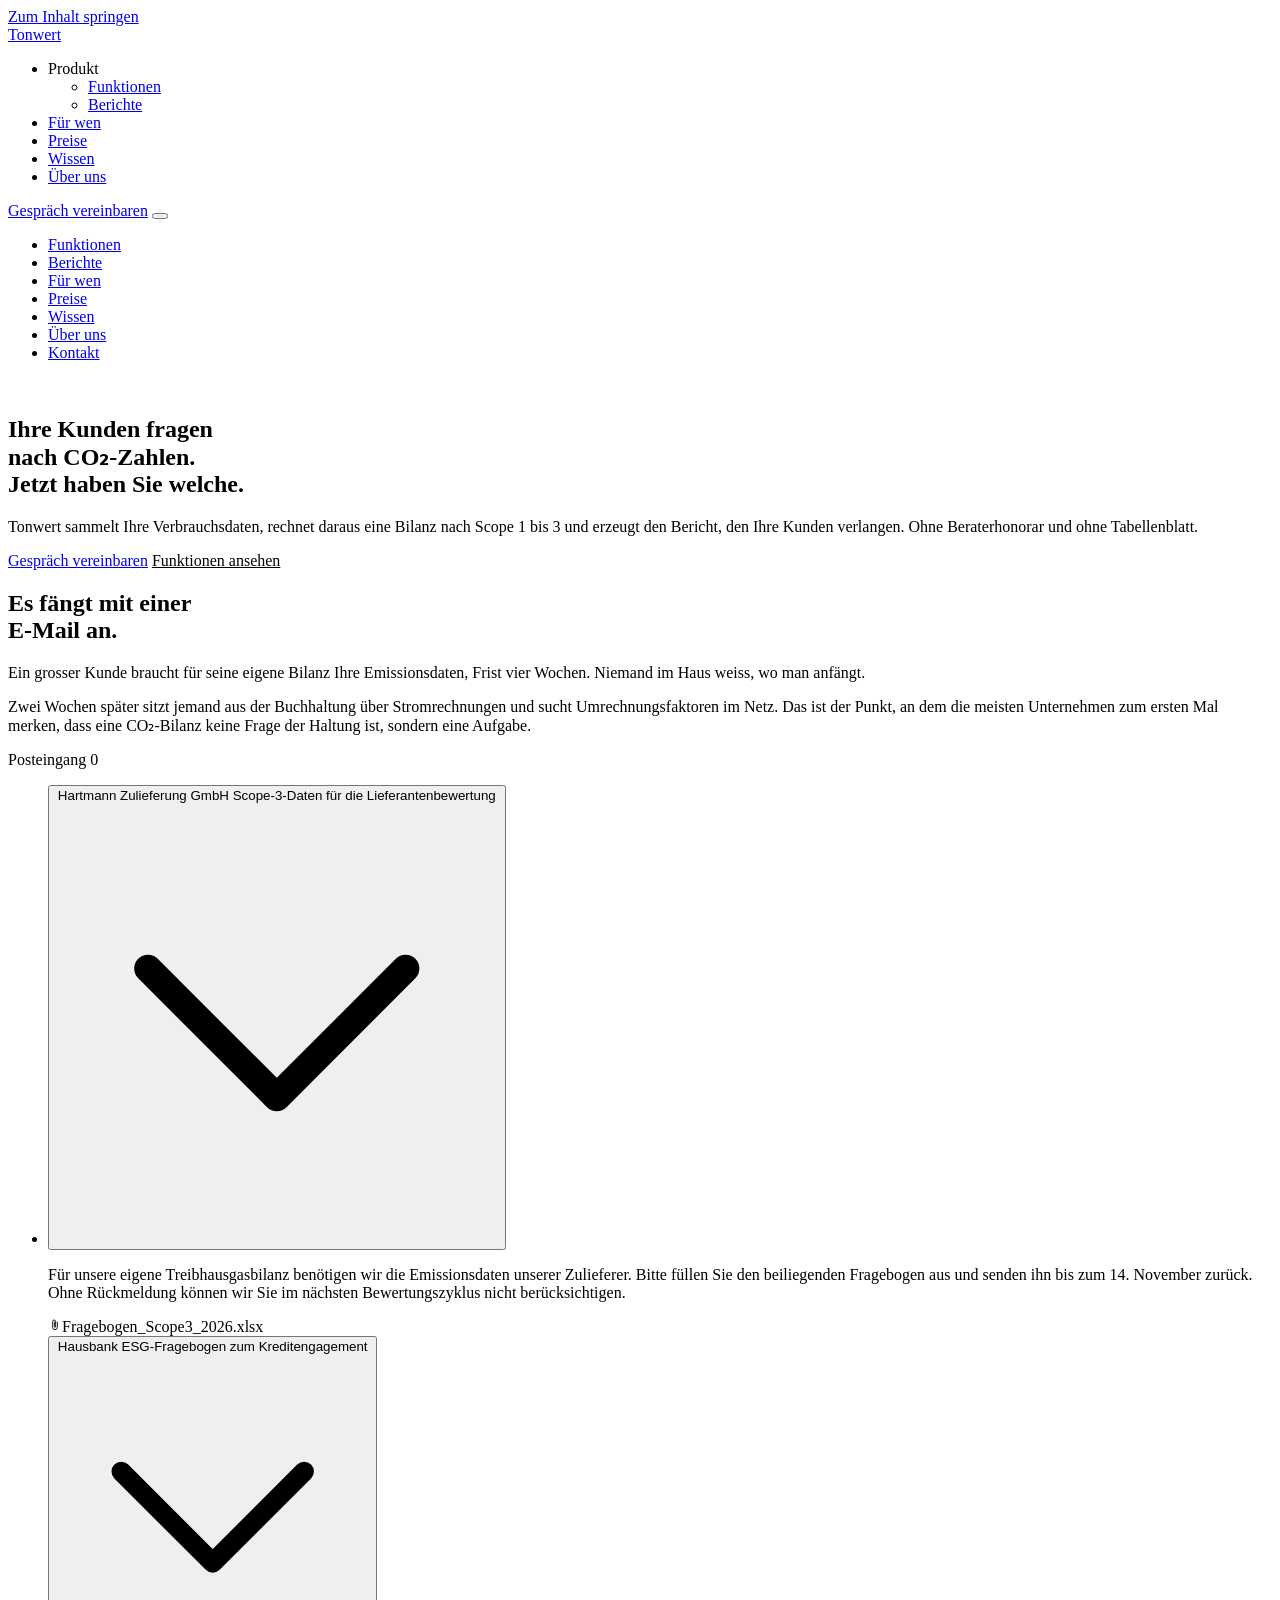
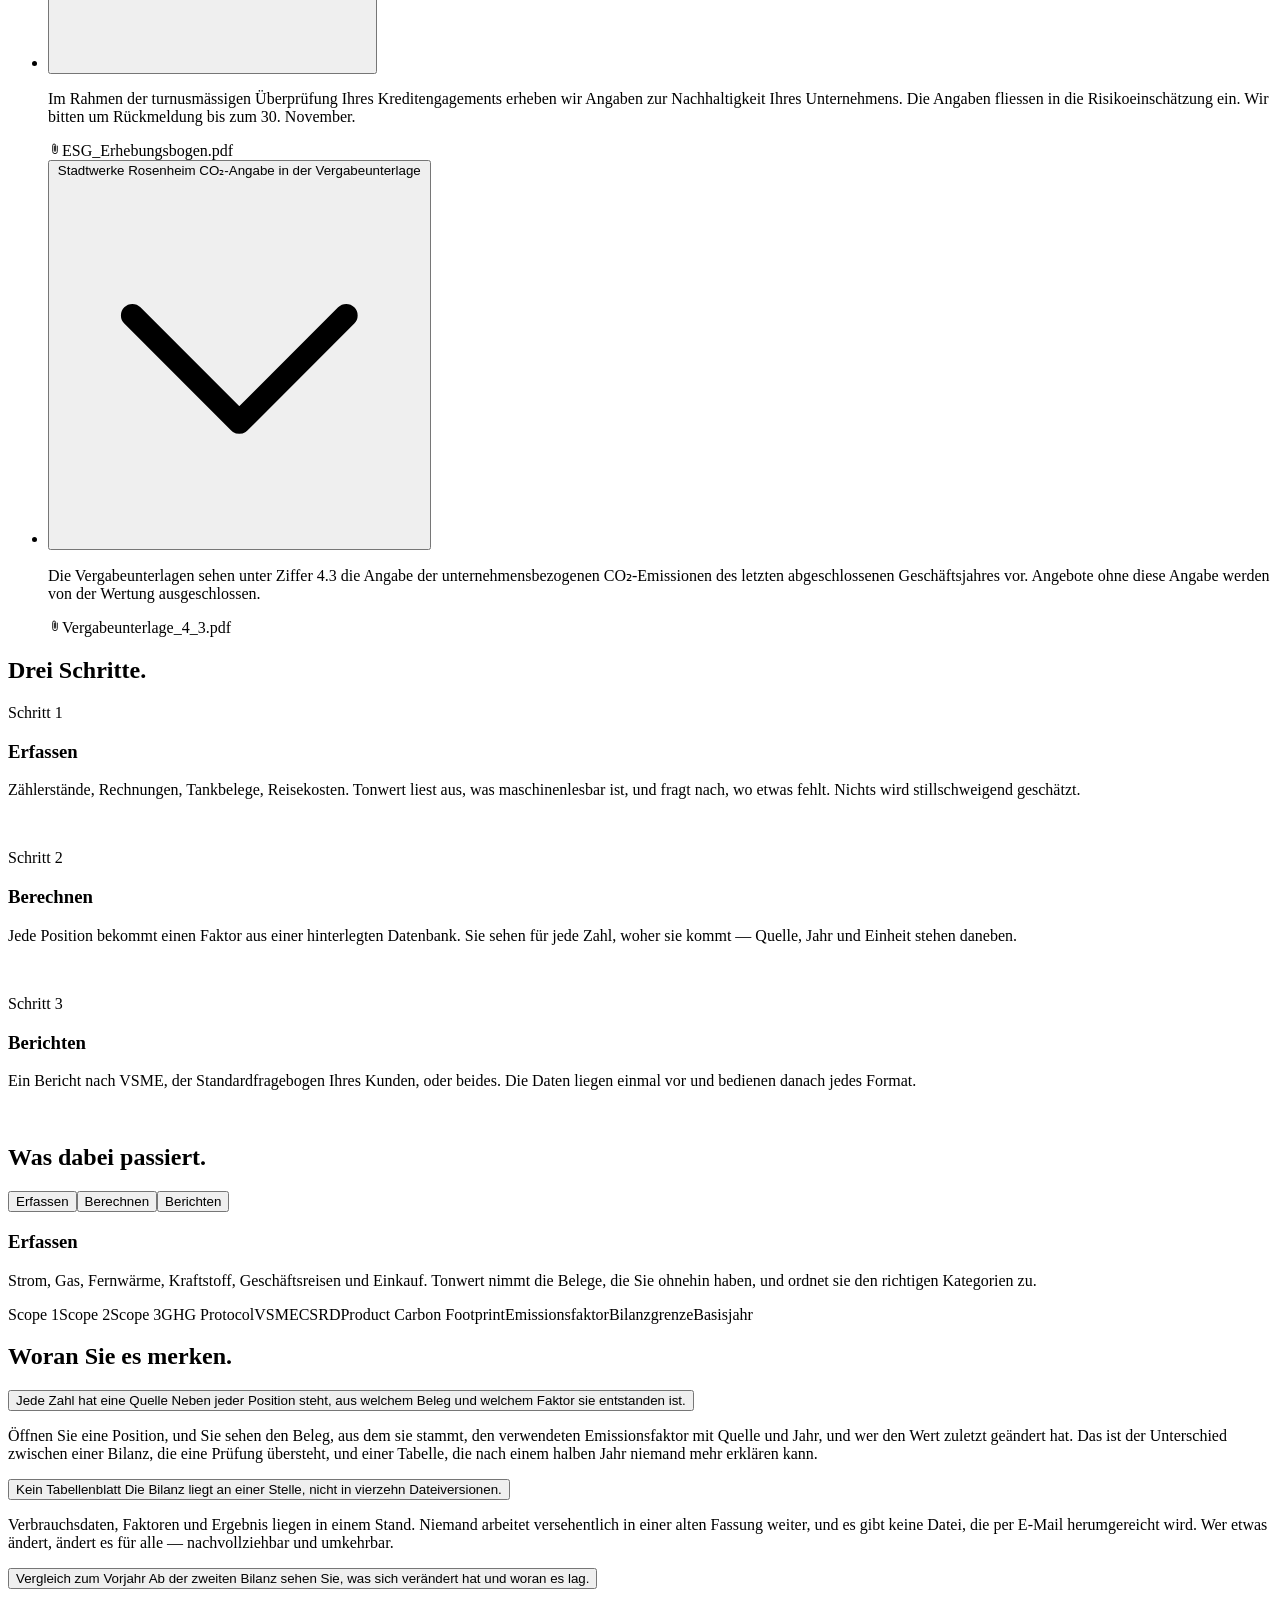
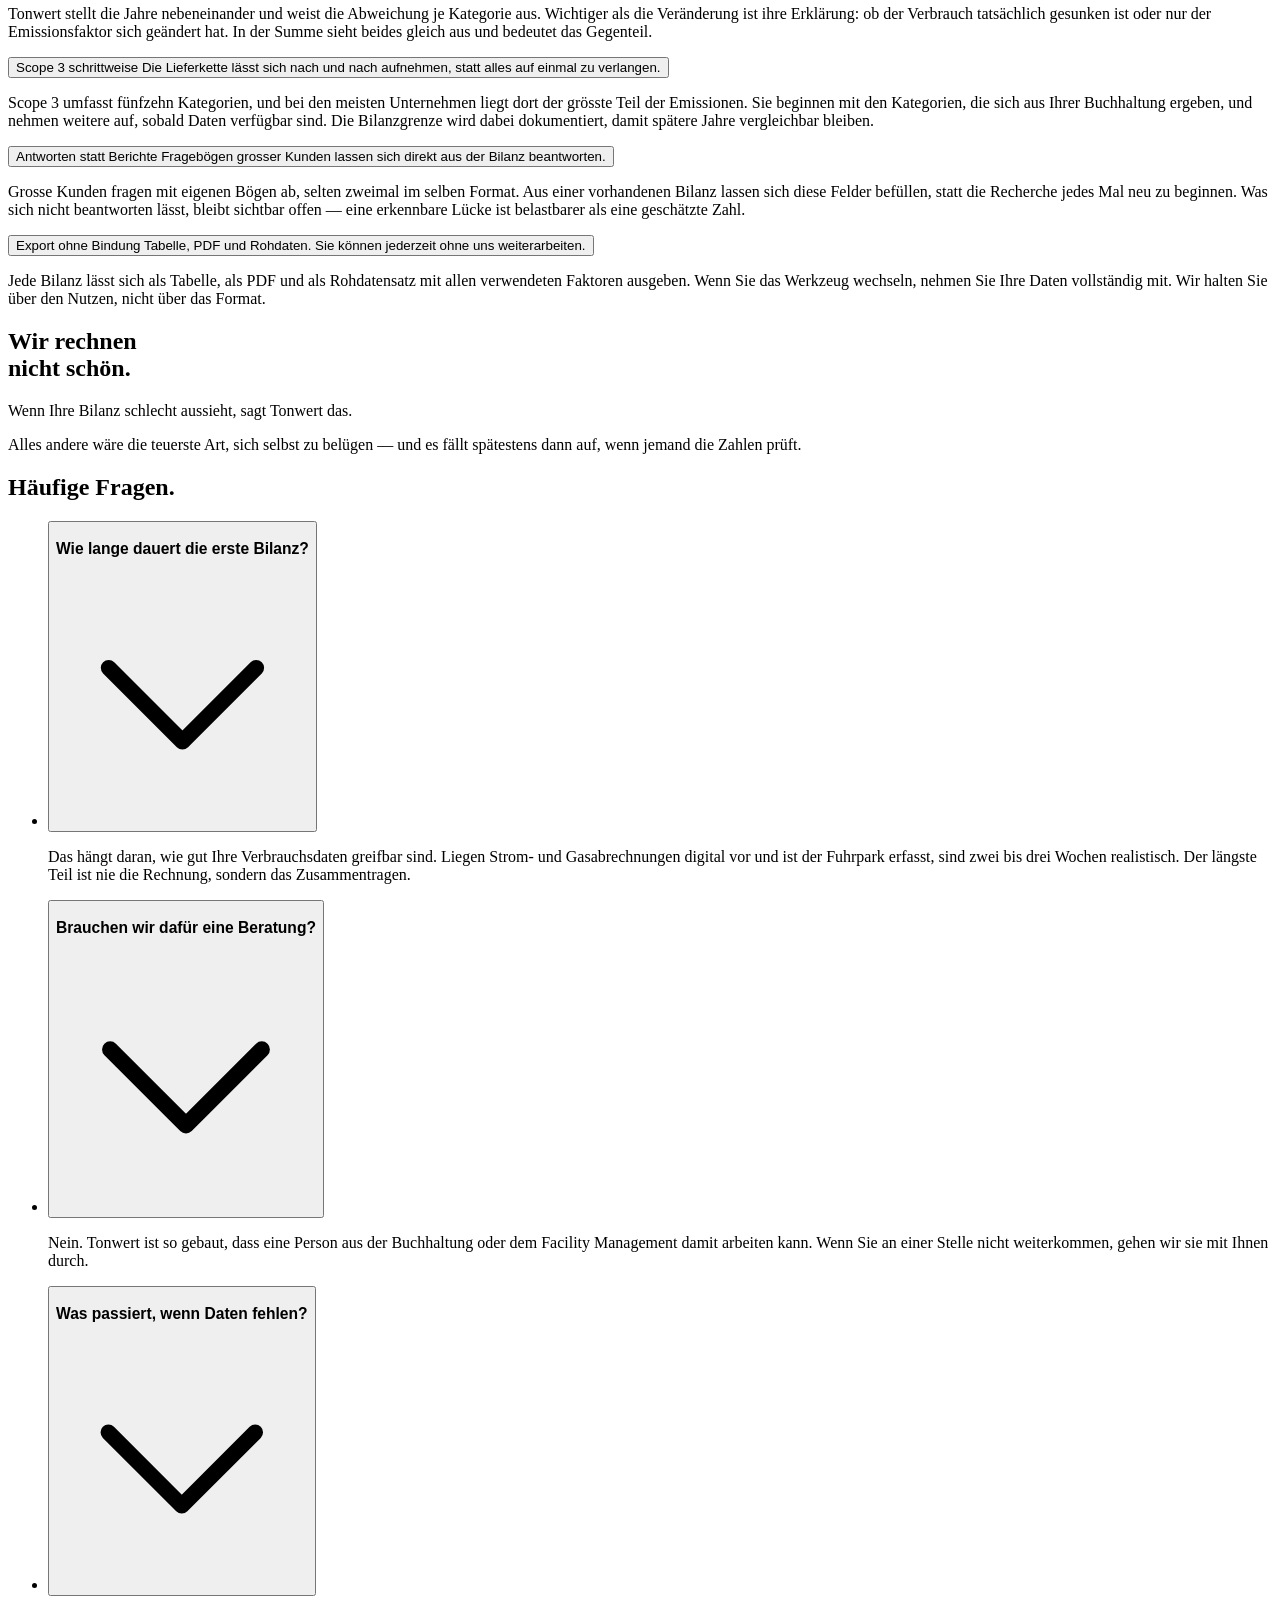
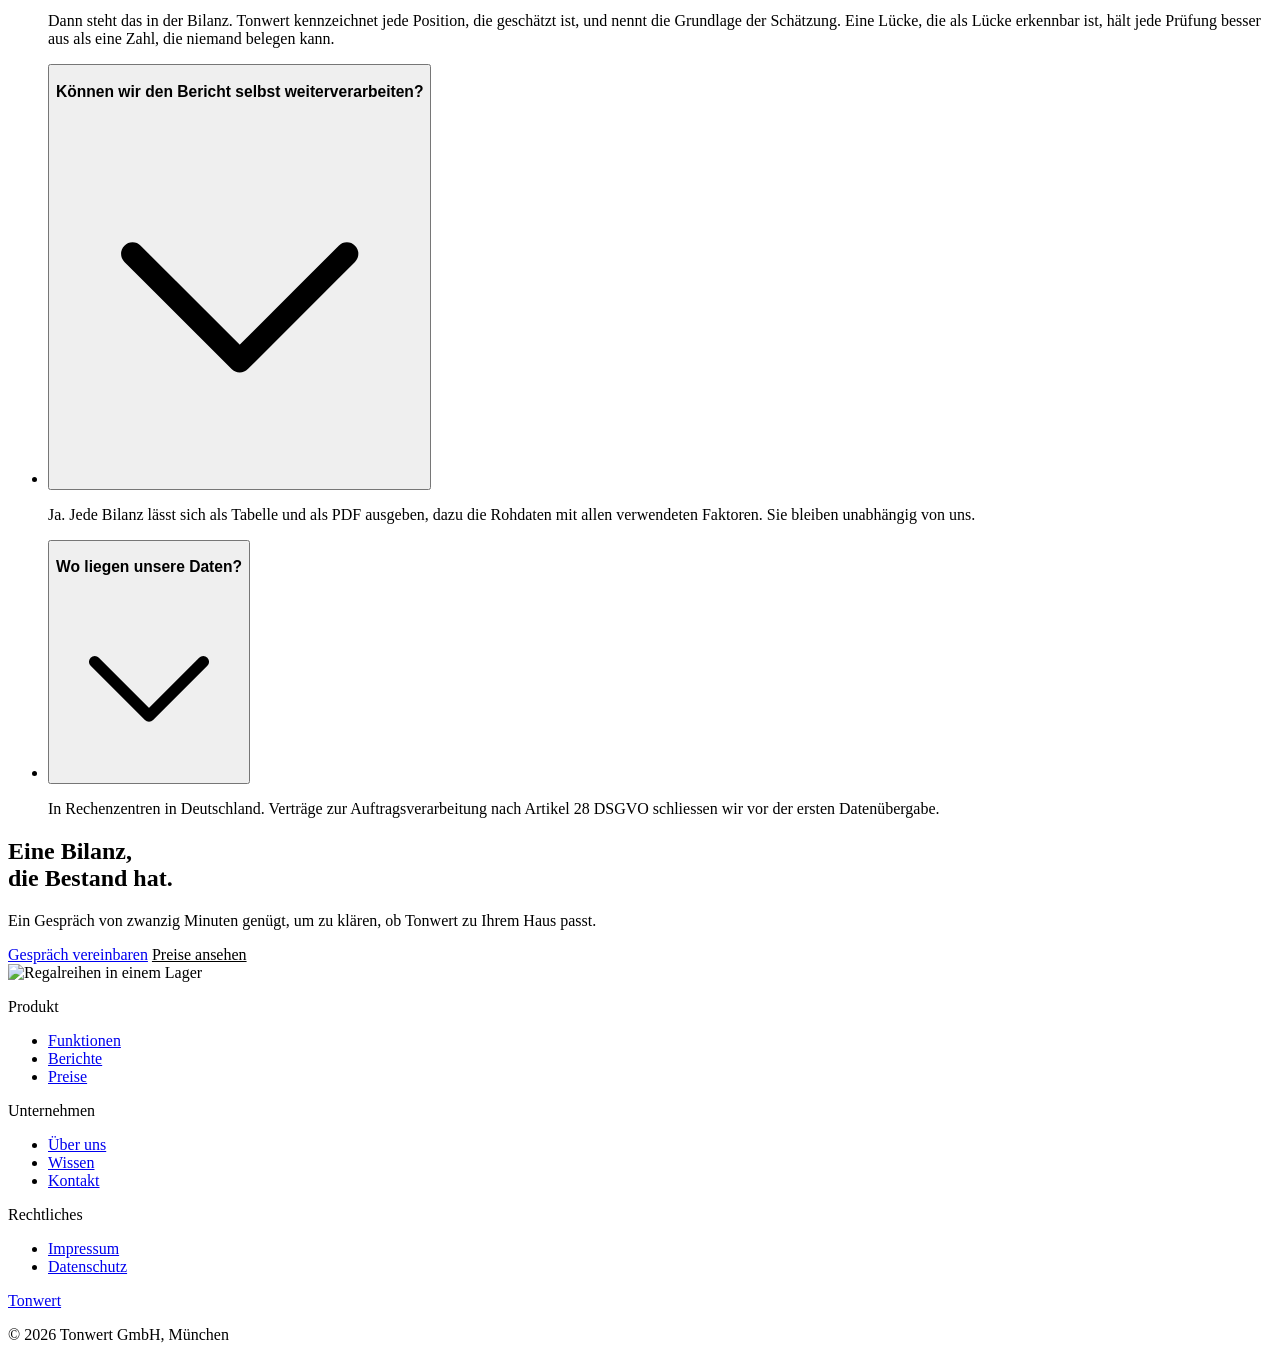
==== commit ece06ef1: "Posteingang im Abschnitt "Es faengt mit einer E-Mail an" Der Abschnitt hatte rechts nichts stehen. J" ====
--- a/index.html
+++ b/index.html
@@ -65,14 +65,53 @@
 
 <section class="abschnitt abschnitt--gross einzugsfeld">
   <div class="huelle gitter gitter--seite">
-    <h2 class="t-heading einzug einzug--titel">Es fängt mit einer<br>E-Mail an.</h2>
-    <div class="fliess einzug einzug--ruhig">
-      <p class="t-body">Ein grosser Kunde braucht für seine eigene Bilanz Ihre Emissionsdaten,
-        Frist vier Wochen. Niemand im Haus weiss, wo man anfängt.</p>
-      <p class="t-body gedaempft">Zwei Wochen später sitzt jemand aus der Buchhaltung über
-        Stromrechnungen und sucht Umrechnungsfaktoren im Netz. Das ist der Punkt, an dem die
-        meisten Unternehmen zum ersten Mal merken, dass eine CO₂-Bilanz keine Frage der
-        Haltung ist, sondern eine Aufgabe.</p>
+    <div class="stapeln">
+      <h2 class="t-heading einzug einzug--titel">Es fängt mit einer<br>E-Mail an.</h2>
+      <div class="fliess einzug einzug--ruhig">
+        <p class="t-body">Ein grosser Kunde braucht für seine eigene Bilanz Ihre Emissionsdaten,
+          Frist vier Wochen. Niemand im Haus weiss, wo man anfängt.</p>
+        <p class="t-body gedaempft">Zwei Wochen später sitzt jemand aus der Buchhaltung über
+          Stromrechnungen und sucht Umrechnungsfaktoren im Netz. Das ist der Punkt, an dem die
+          meisten Unternehmen zum ersten Mal merken, dass eine CO₂-Bilanz keine Frage der
+          Haltung ist, sondern eine Aufgabe.</p>
+      </div>
+    </div>
+    <div class="posteingang einzug" data-posteingang>
+      <div class="posteingang__kopf">
+        <span class="t-caption gedaempft">Posteingang</span>
+        <span class="posteingang__zaehler" data-zaehler aria-live="polite">0</span>
+      </div>
+      <ul class="posteingang__liste"><li class="klappe posteingang__zeile einzug einzug--reihe ">
+        <button class="klappe__kopf" type="button">
+          <span class="posteingang__punkt" aria-hidden="true"></span>
+          <span class="posteingang__text">
+            <span class="posteingang__absender">Hartmann Zulieferung GmbH</span>
+            <span class="posteingang__betreff">Scope-3-Daten für die Lieferantenbewertung</span>
+          </span><svg class="klappe__pfeil" viewBox="0 0 24 24" fill="none" aria-hidden="true"><path d="M5 9l7 7 7-7" stroke="currentColor" stroke-width="1.5" stroke-linecap="round" stroke-linejoin="round"/></svg></button>
+        <div class="klappe__koerper"><div class="klappe__innen">
+          <p class="t-caption gedaempft">Für unsere eigene Treibhausgasbilanz benötigen wir die Emissionsdaten unserer Zulieferer. Bitte füllen Sie den beiliegenden Fragebogen aus und senden ihn bis zum 14. November zurück. Ohne Rückmeldung können wir Sie im nächsten Bewertungszyklus nicht berücksichtigen.</p>
+          <span class="posteingang__anhang"><svg viewBox="0 0 24 24" width="14" height="14" fill="none" aria-hidden="true"><path d="M16 7v9a4 4 0 0 1-8 0V6a2.5 2.5 0 0 1 5 0v9a1 1 0 0 1-2 0V7" stroke="currentColor" stroke-width="1.5" stroke-linecap="round"/></svg>Fragebogen_Scope3_2026.xlsx</span>
+        </div></div></li><li class="klappe posteingang__zeile einzug einzug--reihe s8">
+        <button class="klappe__kopf" type="button">
+          <span class="posteingang__punkt" aria-hidden="true"></span>
+          <span class="posteingang__text">
+            <span class="posteingang__absender">Hausbank</span>
+            <span class="posteingang__betreff">ESG-Fragebogen zum Kreditengagement</span>
+          </span><svg class="klappe__pfeil" viewBox="0 0 24 24" fill="none" aria-hidden="true"><path d="M5 9l7 7 7-7" stroke="currentColor" stroke-width="1.5" stroke-linecap="round" stroke-linejoin="round"/></svg></button>
+        <div class="klappe__koerper"><div class="klappe__innen">
+          <p class="t-caption gedaempft">Im Rahmen der turnusmässigen Überprüfung Ihres Kreditengagements erheben wir Angaben zur Nachhaltigkeit Ihres Unternehmens. Die Angaben fliessen in die Risikoeinschätzung ein. Wir bitten um Rückmeldung bis zum 30. November.</p>
+          <span class="posteingang__anhang"><svg viewBox="0 0 24 24" width="14" height="14" fill="none" aria-hidden="true"><path d="M16 7v9a4 4 0 0 1-8 0V6a2.5 2.5 0 0 1 5 0v9a1 1 0 0 1-2 0V7" stroke="currentColor" stroke-width="1.5" stroke-linecap="round"/></svg>ESG_Erhebungsbogen.pdf</span>
+        </div></div></li><li class="klappe posteingang__zeile einzug einzug--reihe s14">
+        <button class="klappe__kopf" type="button">
+          <span class="posteingang__punkt" aria-hidden="true"></span>
+          <span class="posteingang__text">
+            <span class="posteingang__absender">Stadtwerke Rosenheim</span>
+            <span class="posteingang__betreff">CO₂-Angabe in der Vergabeunterlage</span>
+          </span><svg class="klappe__pfeil" viewBox="0 0 24 24" fill="none" aria-hidden="true"><path d="M5 9l7 7 7-7" stroke="currentColor" stroke-width="1.5" stroke-linecap="round" stroke-linejoin="round"/></svg></button>
+        <div class="klappe__koerper"><div class="klappe__innen">
+          <p class="t-caption gedaempft">Die Vergabeunterlagen sehen unter Ziffer 4.3 die Angabe der unternehmensbezogenen CO₂-Emissionen des letzten abgeschlossenen Geschäftsjahres vor. Angebote ohne diese Angabe werden von der Wertung ausgeschlossen.</p>
+          <span class="posteingang__anhang"><svg viewBox="0 0 24 24" width="14" height="14" fill="none" aria-hidden="true"><path d="M16 7v9a4 4 0 0 1-8 0V6a2.5 2.5 0 0 1 5 0v9a1 1 0 0 1-2 0V7" stroke="currentColor" stroke-width="1.5" stroke-linecap="round"/></svg>Vergabeunterlage_4_3.pdf</span>
+        </div></div></li></ul>
     </div>
   </div>
 </section>
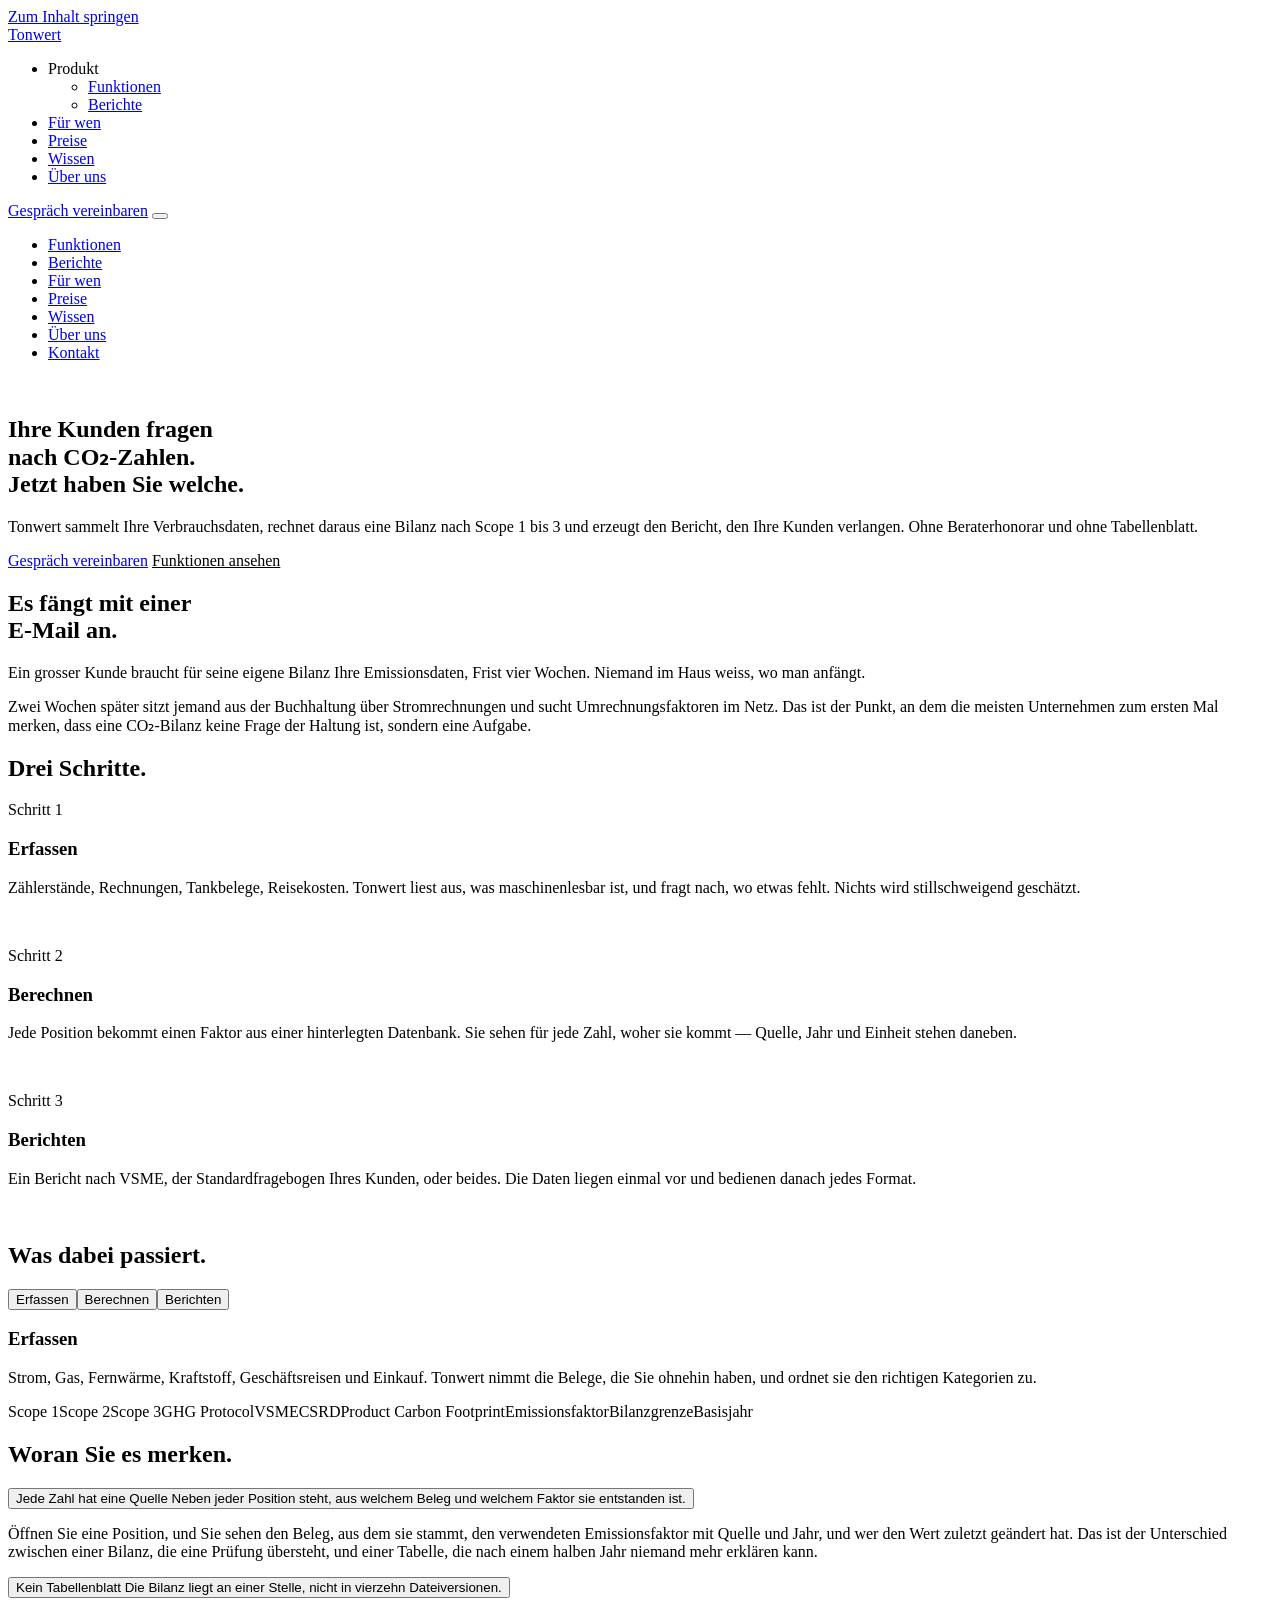
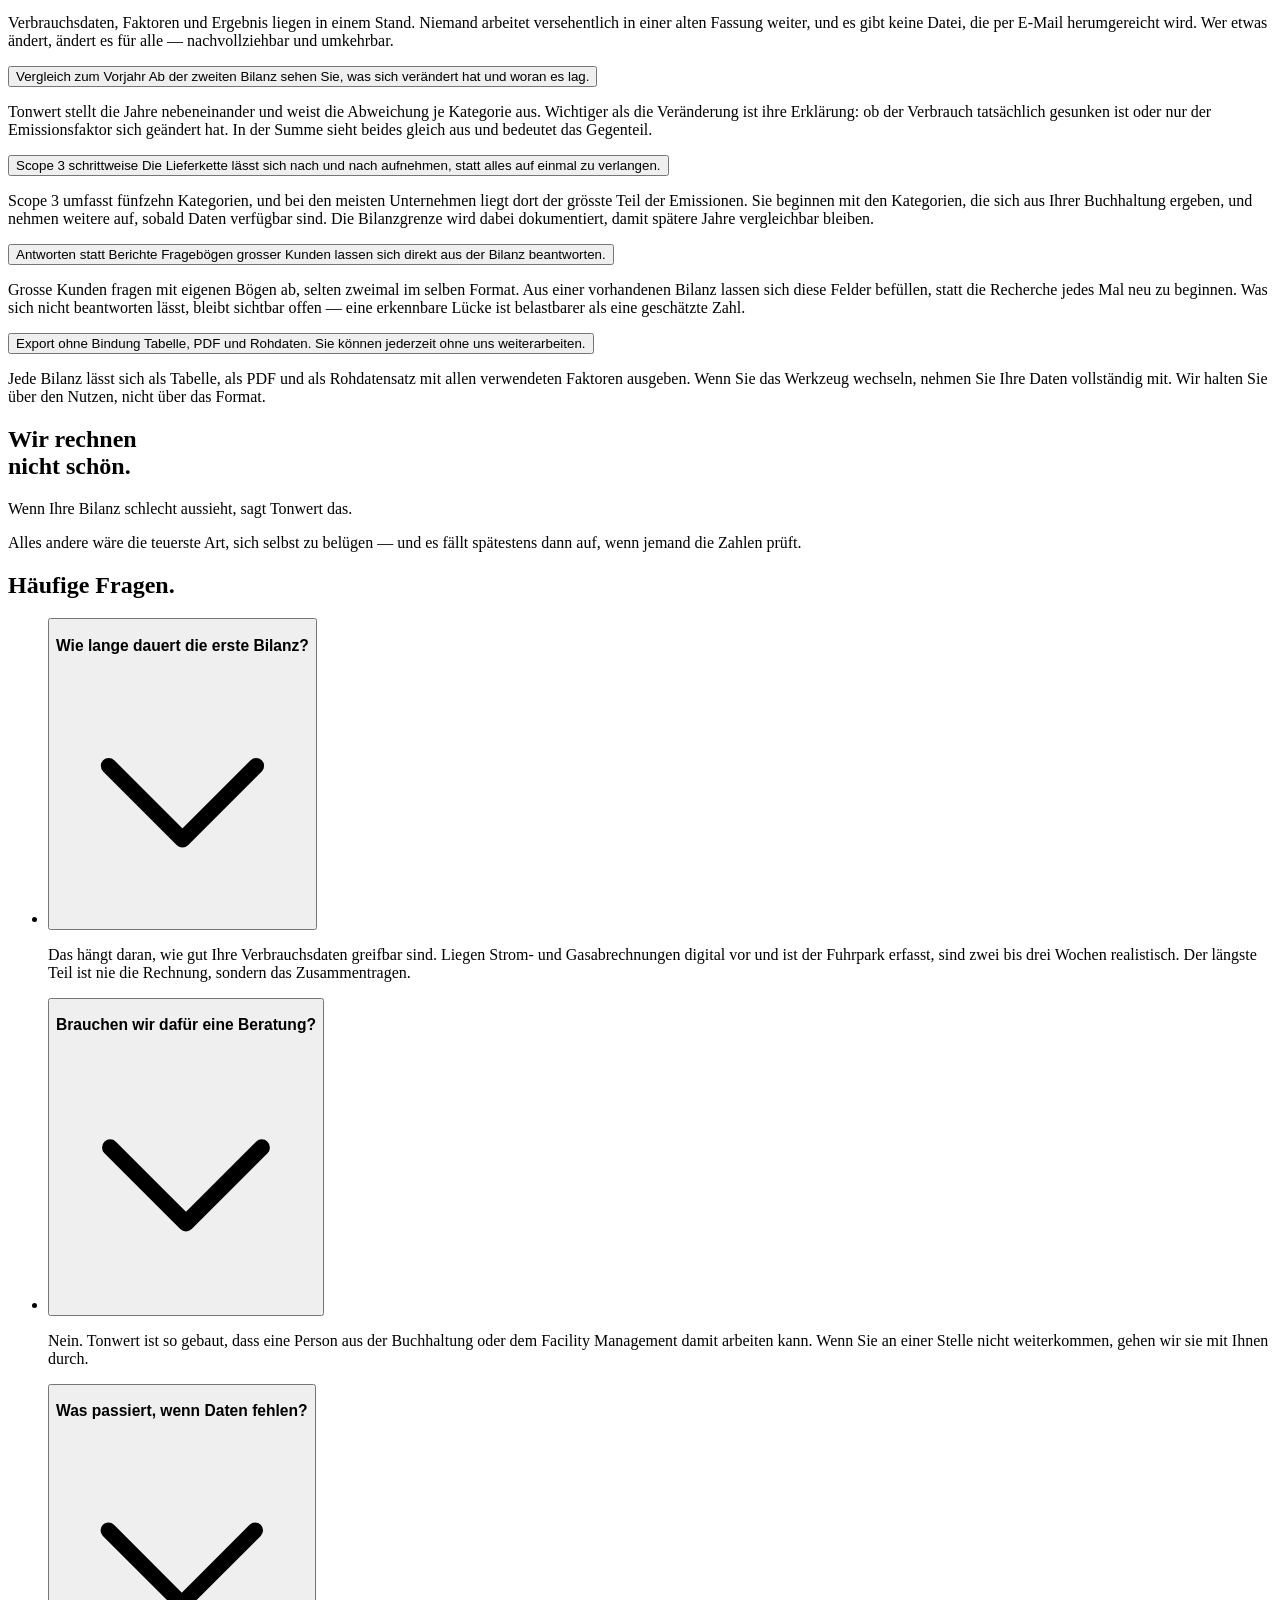
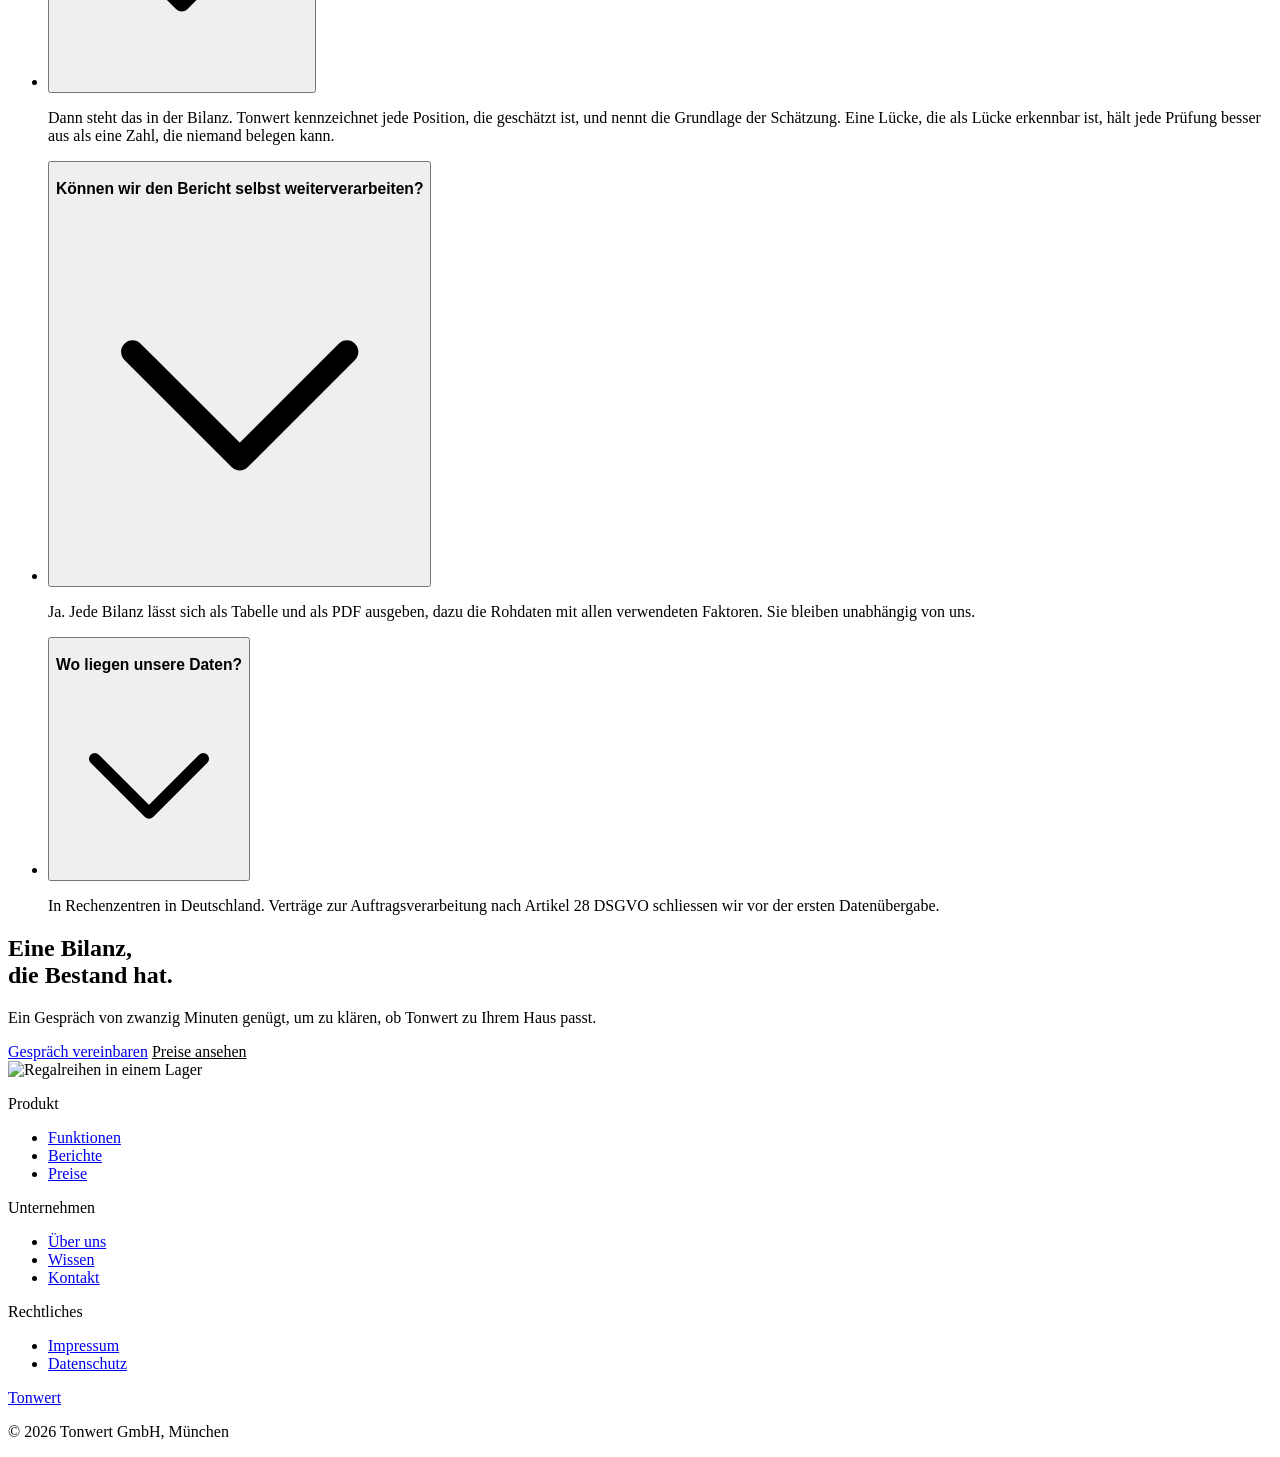
==== commit c42720ae: "Revert "Posteingang im Abschnitt "Es faengt mit einer E-Mail an"" This reverts commit ece06ef19c442d" ====
--- a/index.html
+++ b/index.html
@@ -65,53 +65,14 @@
 
 <section class="abschnitt abschnitt--gross einzugsfeld">
   <div class="huelle gitter gitter--seite">
-    <div class="stapeln">
-      <h2 class="t-heading einzug einzug--titel">Es fängt mit einer<br>E-Mail an.</h2>
-      <div class="fliess einzug einzug--ruhig">
-        <p class="t-body">Ein grosser Kunde braucht für seine eigene Bilanz Ihre Emissionsdaten,
-          Frist vier Wochen. Niemand im Haus weiss, wo man anfängt.</p>
-        <p class="t-body gedaempft">Zwei Wochen später sitzt jemand aus der Buchhaltung über
-          Stromrechnungen und sucht Umrechnungsfaktoren im Netz. Das ist der Punkt, an dem die
-          meisten Unternehmen zum ersten Mal merken, dass eine CO₂-Bilanz keine Frage der
-          Haltung ist, sondern eine Aufgabe.</p>
-      </div>
-    </div>
-    <div class="posteingang einzug" data-posteingang>
-      <div class="posteingang__kopf">
-        <span class="t-caption gedaempft">Posteingang</span>
-        <span class="posteingang__zaehler" data-zaehler aria-live="polite">0</span>
-      </div>
-      <ul class="posteingang__liste"><li class="klappe posteingang__zeile einzug einzug--reihe ">
-        <button class="klappe__kopf" type="button">
-          <span class="posteingang__punkt" aria-hidden="true"></span>
-          <span class="posteingang__text">
-            <span class="posteingang__absender">Hartmann Zulieferung GmbH</span>
-            <span class="posteingang__betreff">Scope-3-Daten für die Lieferantenbewertung</span>
-          </span><svg class="klappe__pfeil" viewBox="0 0 24 24" fill="none" aria-hidden="true"><path d="M5 9l7 7 7-7" stroke="currentColor" stroke-width="1.5" stroke-linecap="round" stroke-linejoin="round"/></svg></button>
-        <div class="klappe__koerper"><div class="klappe__innen">
-          <p class="t-caption gedaempft">Für unsere eigene Treibhausgasbilanz benötigen wir die Emissionsdaten unserer Zulieferer. Bitte füllen Sie den beiliegenden Fragebogen aus und senden ihn bis zum 14. November zurück. Ohne Rückmeldung können wir Sie im nächsten Bewertungszyklus nicht berücksichtigen.</p>
-          <span class="posteingang__anhang"><svg viewBox="0 0 24 24" width="14" height="14" fill="none" aria-hidden="true"><path d="M16 7v9a4 4 0 0 1-8 0V6a2.5 2.5 0 0 1 5 0v9a1 1 0 0 1-2 0V7" stroke="currentColor" stroke-width="1.5" stroke-linecap="round"/></svg>Fragebogen_Scope3_2026.xlsx</span>
-        </div></div></li><li class="klappe posteingang__zeile einzug einzug--reihe s8">
-        <button class="klappe__kopf" type="button">
-          <span class="posteingang__punkt" aria-hidden="true"></span>
-          <span class="posteingang__text">
-            <span class="posteingang__absender">Hausbank</span>
-            <span class="posteingang__betreff">ESG-Fragebogen zum Kreditengagement</span>
-          </span><svg class="klappe__pfeil" viewBox="0 0 24 24" fill="none" aria-hidden="true"><path d="M5 9l7 7 7-7" stroke="currentColor" stroke-width="1.5" stroke-linecap="round" stroke-linejoin="round"/></svg></button>
-        <div class="klappe__koerper"><div class="klappe__innen">
-          <p class="t-caption gedaempft">Im Rahmen der turnusmässigen Überprüfung Ihres Kreditengagements erheben wir Angaben zur Nachhaltigkeit Ihres Unternehmens. Die Angaben fliessen in die Risikoeinschätzung ein. Wir bitten um Rückmeldung bis zum 30. November.</p>
-          <span class="posteingang__anhang"><svg viewBox="0 0 24 24" width="14" height="14" fill="none" aria-hidden="true"><path d="M16 7v9a4 4 0 0 1-8 0V6a2.5 2.5 0 0 1 5 0v9a1 1 0 0 1-2 0V7" stroke="currentColor" stroke-width="1.5" stroke-linecap="round"/></svg>ESG_Erhebungsbogen.pdf</span>
-        </div></div></li><li class="klappe posteingang__zeile einzug einzug--reihe s14">
-        <button class="klappe__kopf" type="button">
-          <span class="posteingang__punkt" aria-hidden="true"></span>
-          <span class="posteingang__text">
-            <span class="posteingang__absender">Stadtwerke Rosenheim</span>
-            <span class="posteingang__betreff">CO₂-Angabe in der Vergabeunterlage</span>
-          </span><svg class="klappe__pfeil" viewBox="0 0 24 24" fill="none" aria-hidden="true"><path d="M5 9l7 7 7-7" stroke="currentColor" stroke-width="1.5" stroke-linecap="round" stroke-linejoin="round"/></svg></button>
-        <div class="klappe__koerper"><div class="klappe__innen">
-          <p class="t-caption gedaempft">Die Vergabeunterlagen sehen unter Ziffer 4.3 die Angabe der unternehmensbezogenen CO₂-Emissionen des letzten abgeschlossenen Geschäftsjahres vor. Angebote ohne diese Angabe werden von der Wertung ausgeschlossen.</p>
-          <span class="posteingang__anhang"><svg viewBox="0 0 24 24" width="14" height="14" fill="none" aria-hidden="true"><path d="M16 7v9a4 4 0 0 1-8 0V6a2.5 2.5 0 0 1 5 0v9a1 1 0 0 1-2 0V7" stroke="currentColor" stroke-width="1.5" stroke-linecap="round"/></svg>Vergabeunterlage_4_3.pdf</span>
-        </div></div></li></ul>
+    <h2 class="t-heading einzug einzug--titel">Es fängt mit einer<br>E-Mail an.</h2>
+    <div class="fliess einzug einzug--ruhig">
+      <p class="t-body">Ein grosser Kunde braucht für seine eigene Bilanz Ihre Emissionsdaten,
+        Frist vier Wochen. Niemand im Haus weiss, wo man anfängt.</p>
+      <p class="t-body gedaempft">Zwei Wochen später sitzt jemand aus der Buchhaltung über
+        Stromrechnungen und sucht Umrechnungsfaktoren im Netz. Das ist der Punkt, an dem die
+        meisten Unternehmen zum ersten Mal merken, dass eine CO₂-Bilanz keine Frage der
+        Haltung ist, sondern eine Aufgabe.</p>
     </div>
   </div>
 </section>
